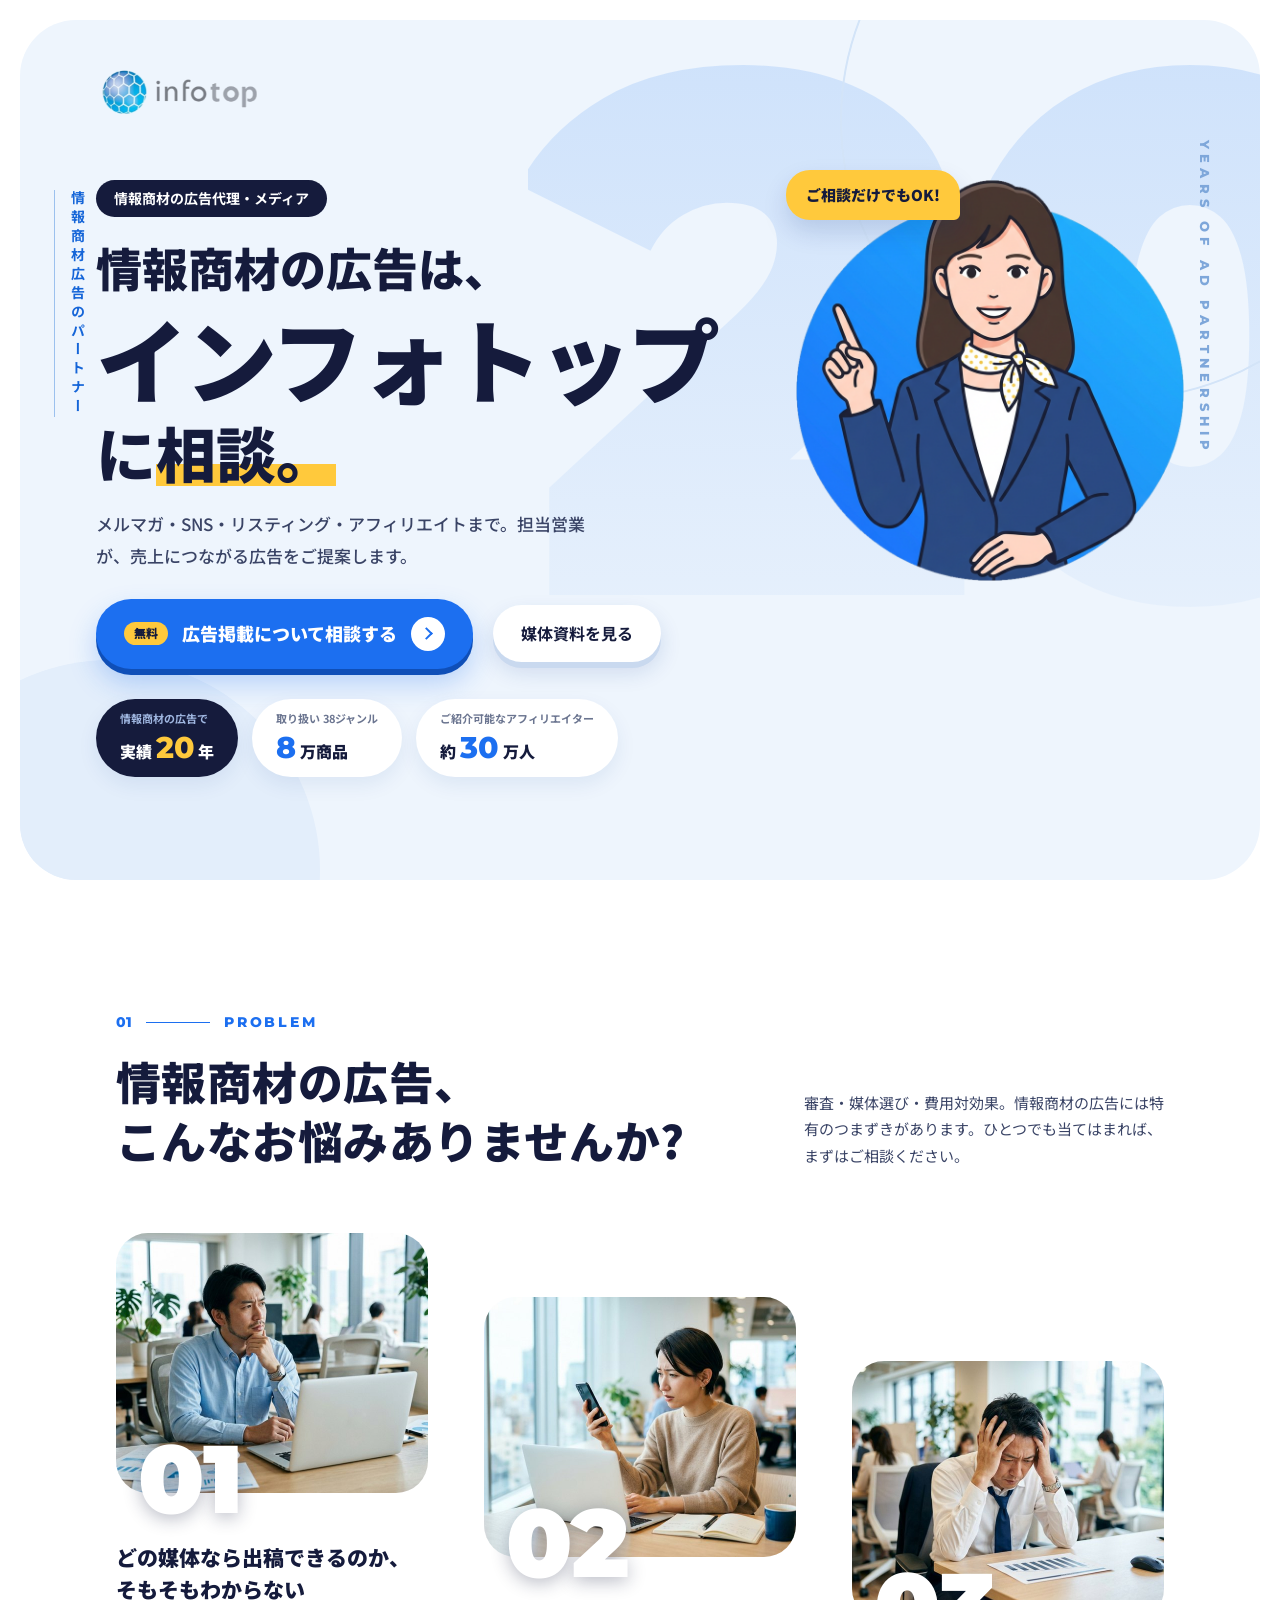
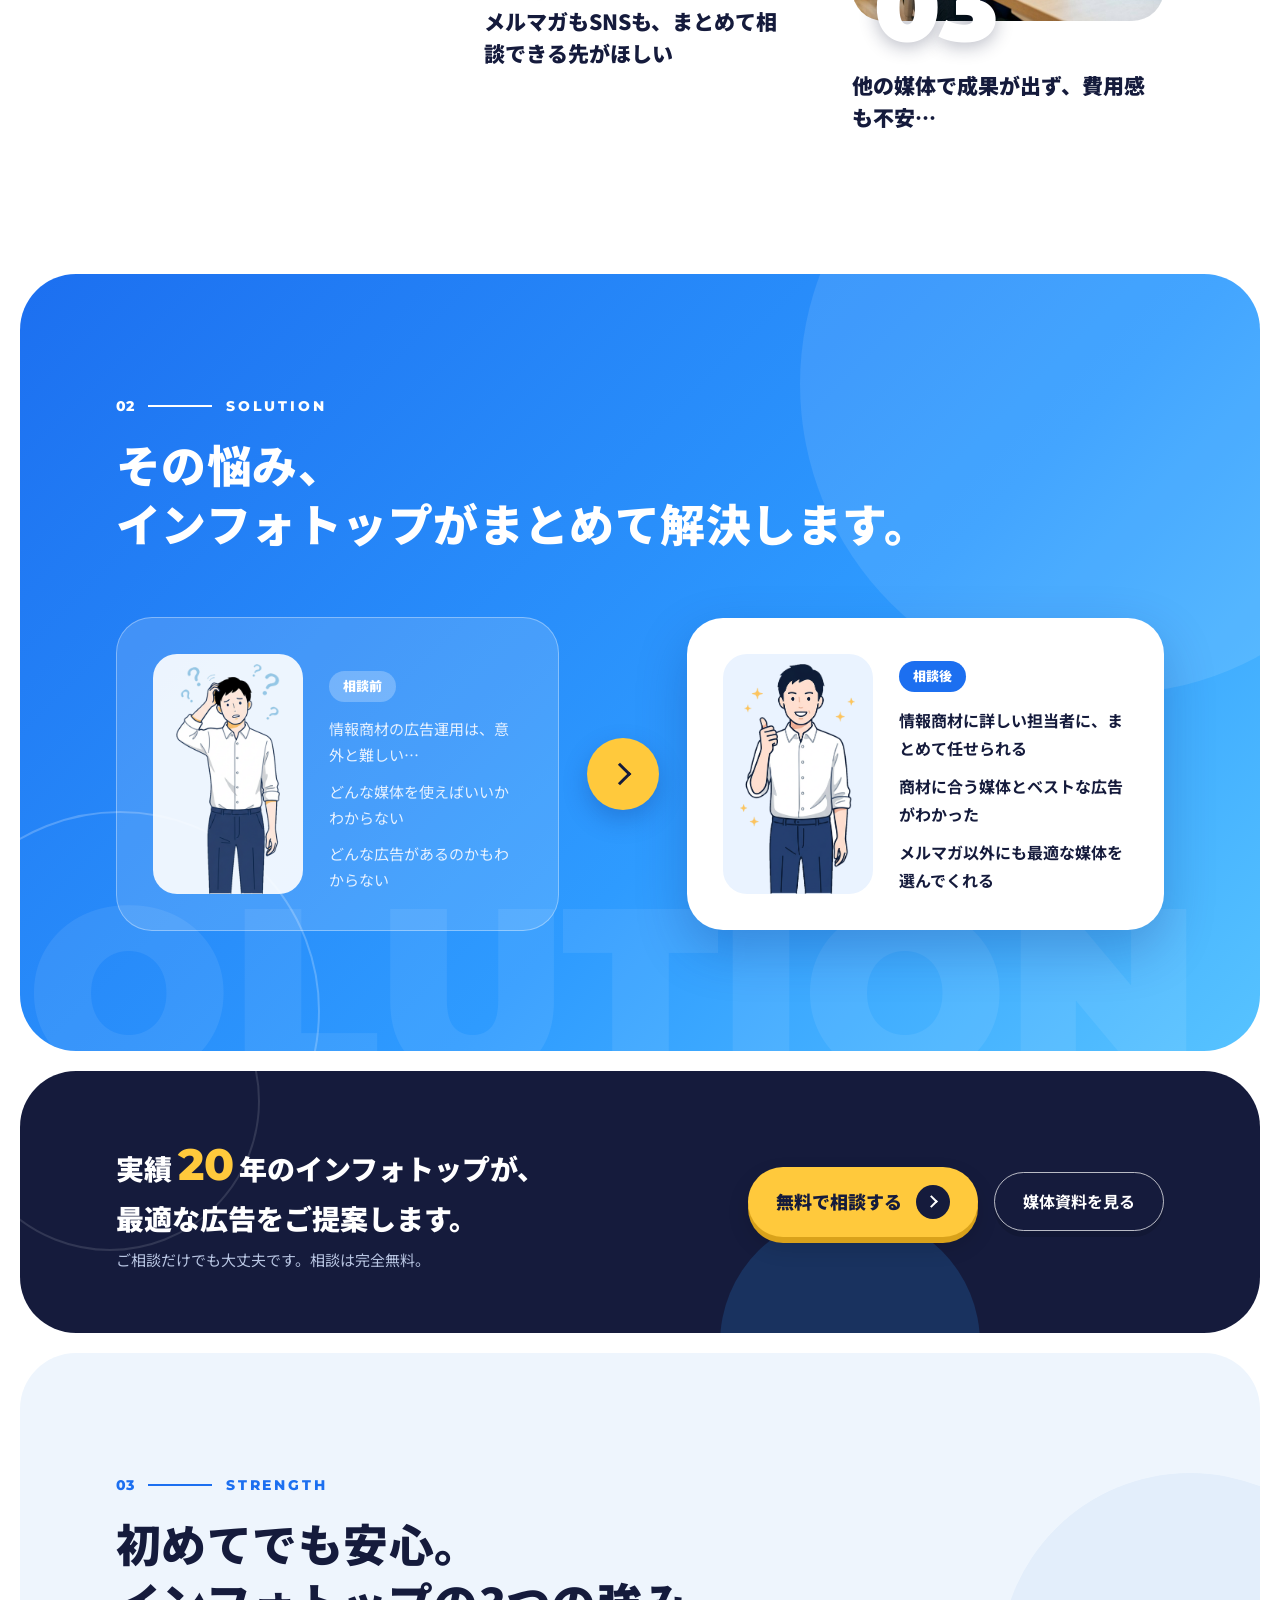
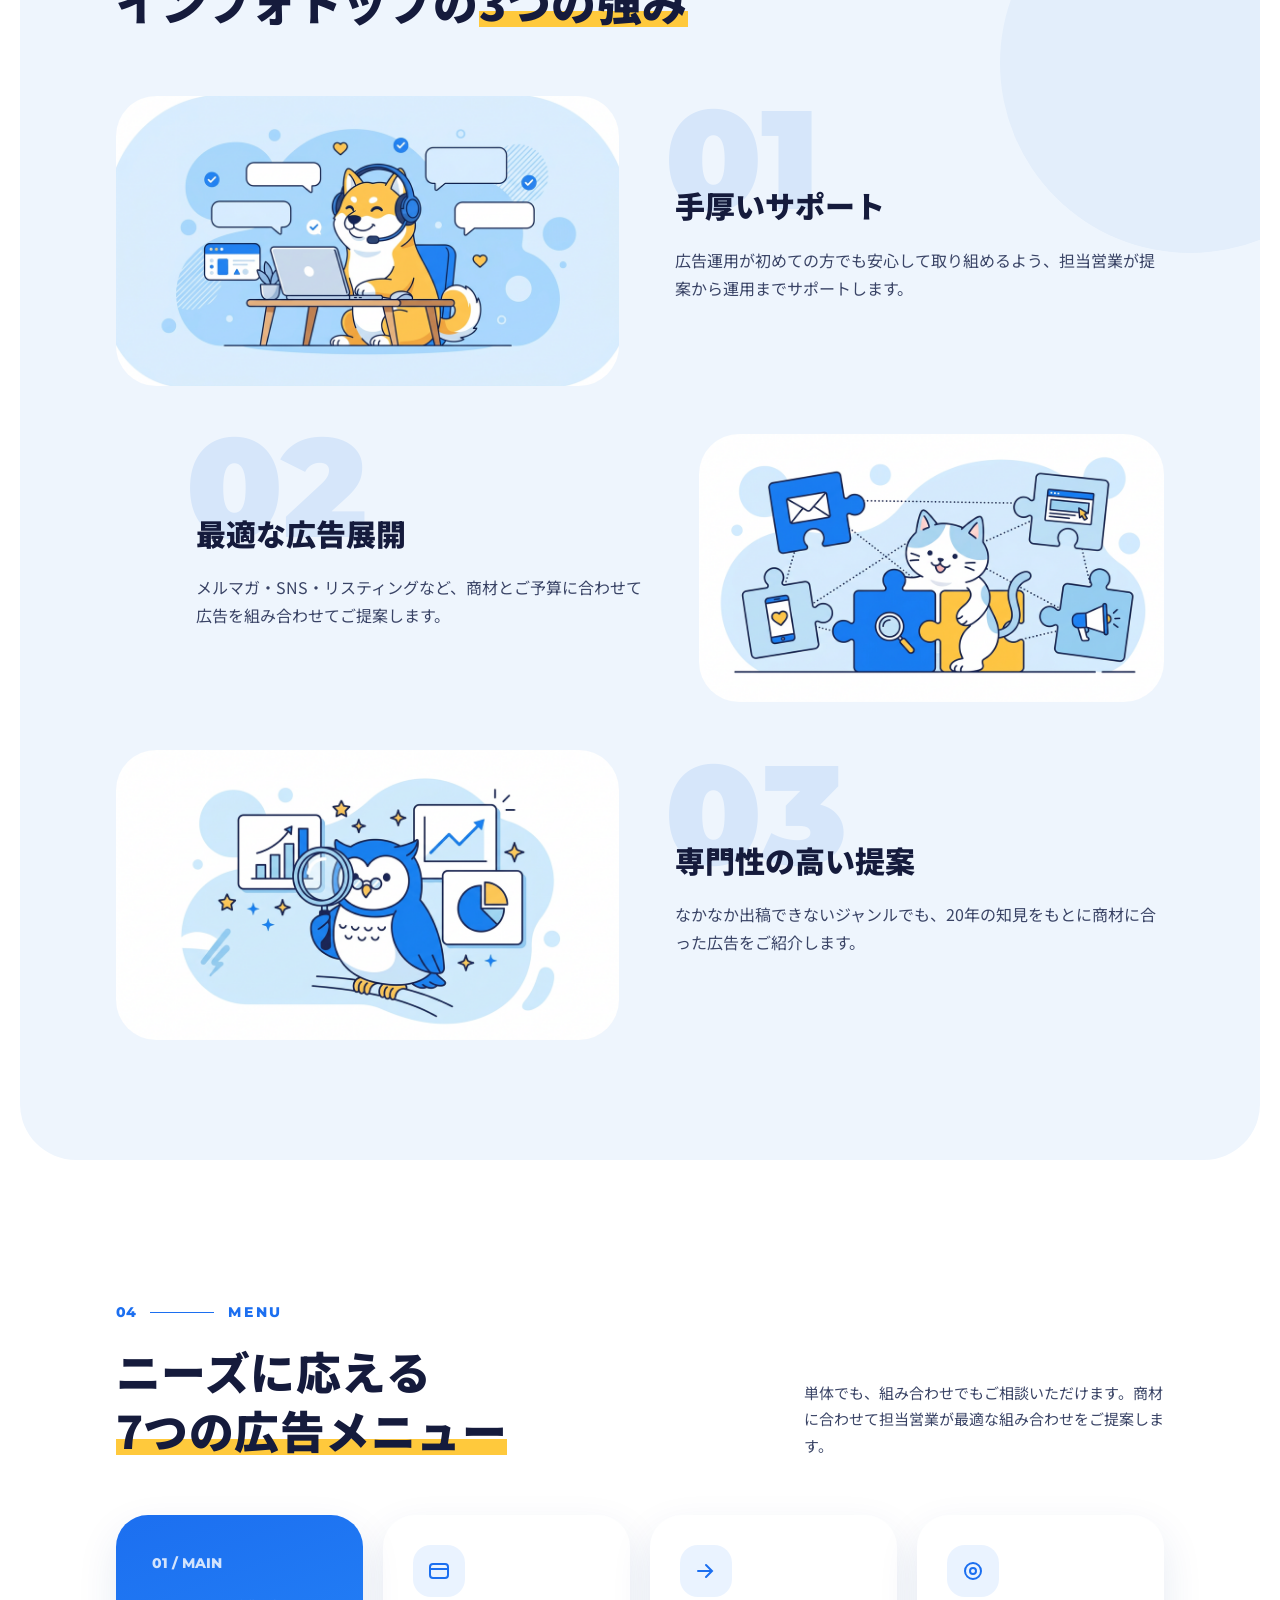
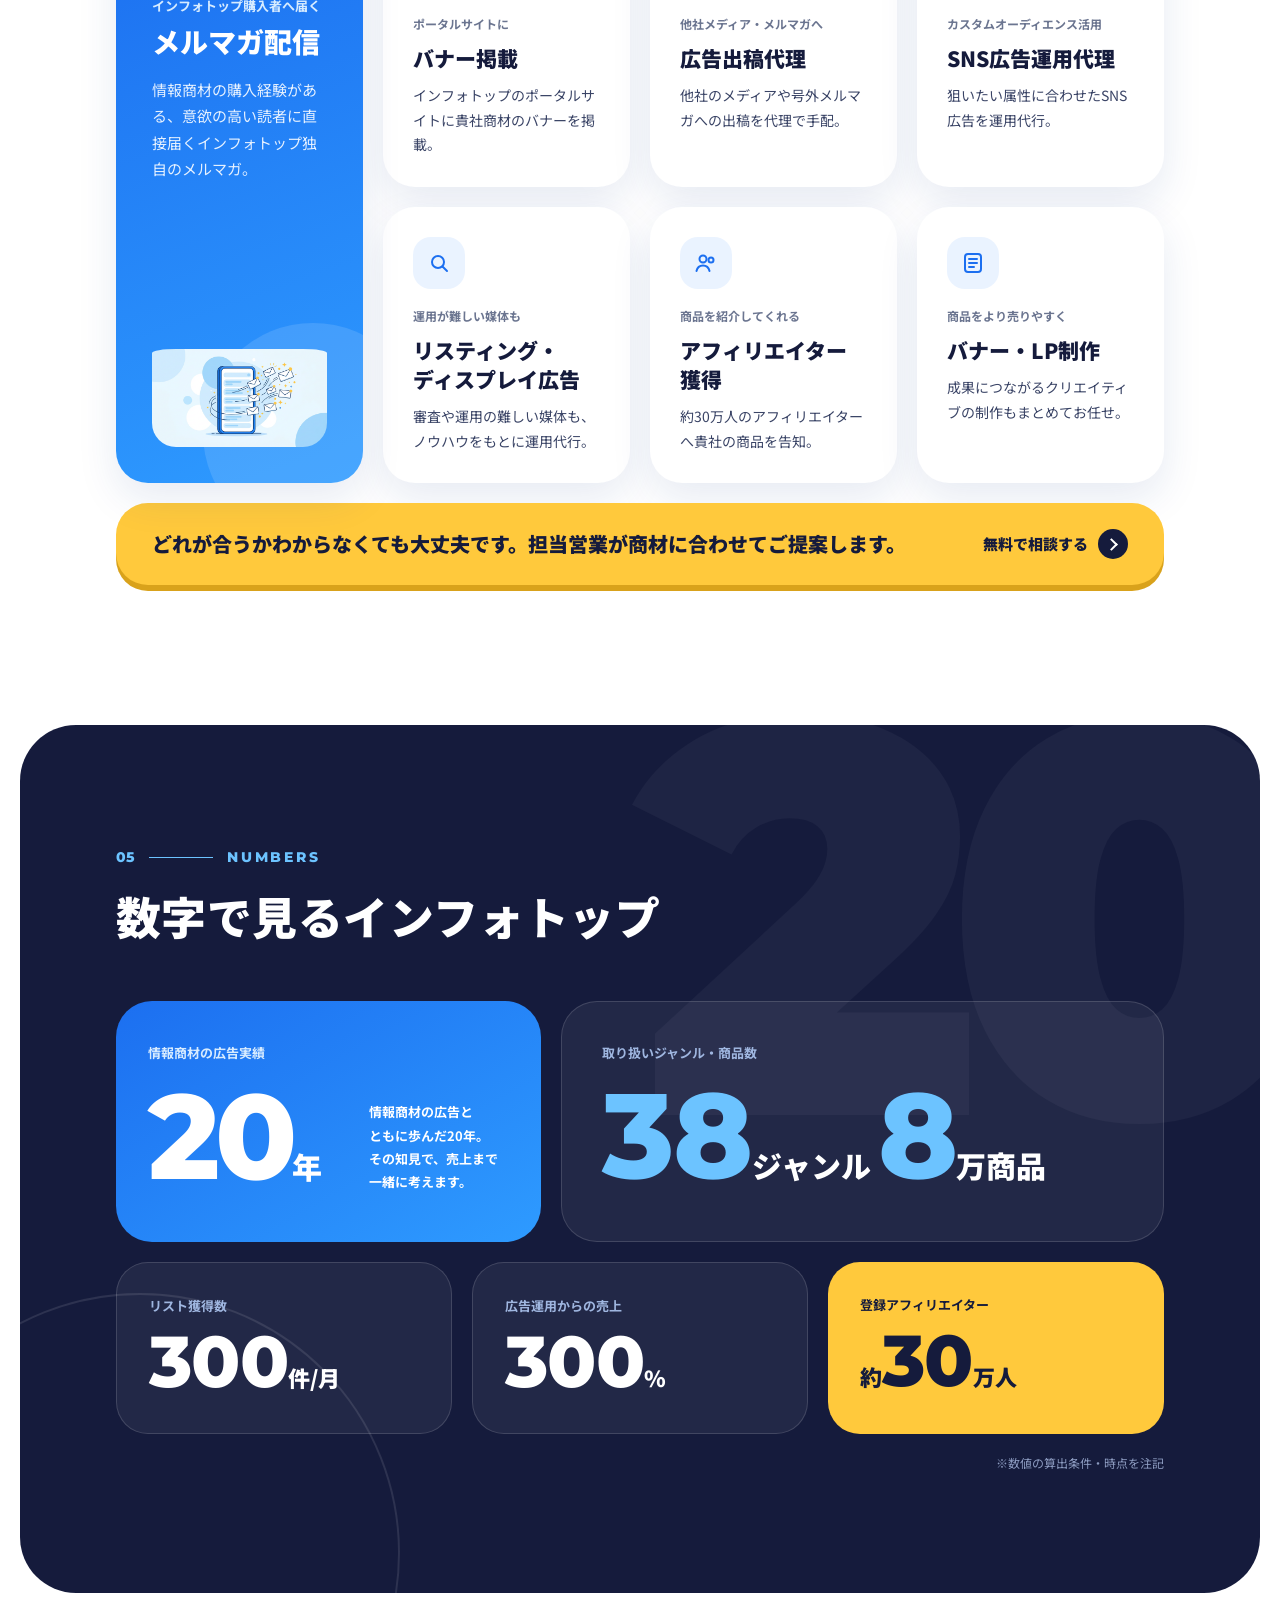
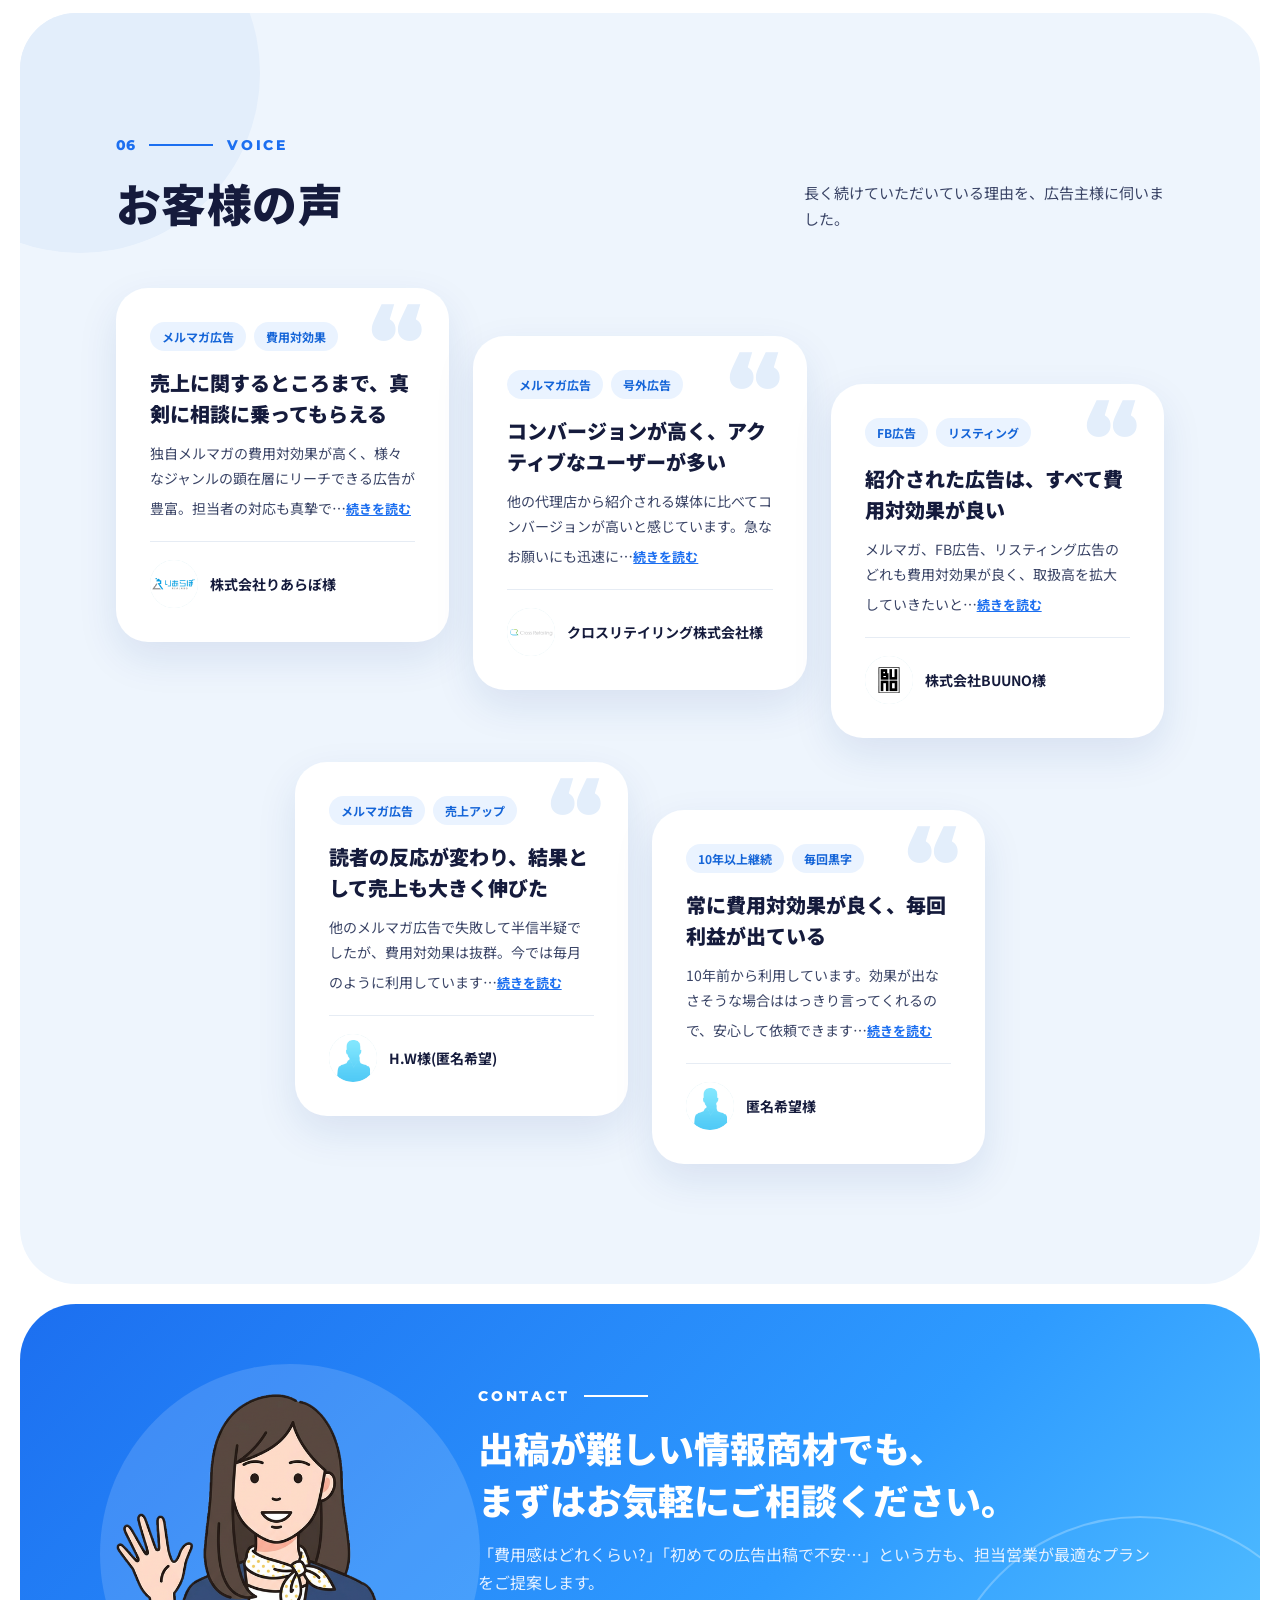
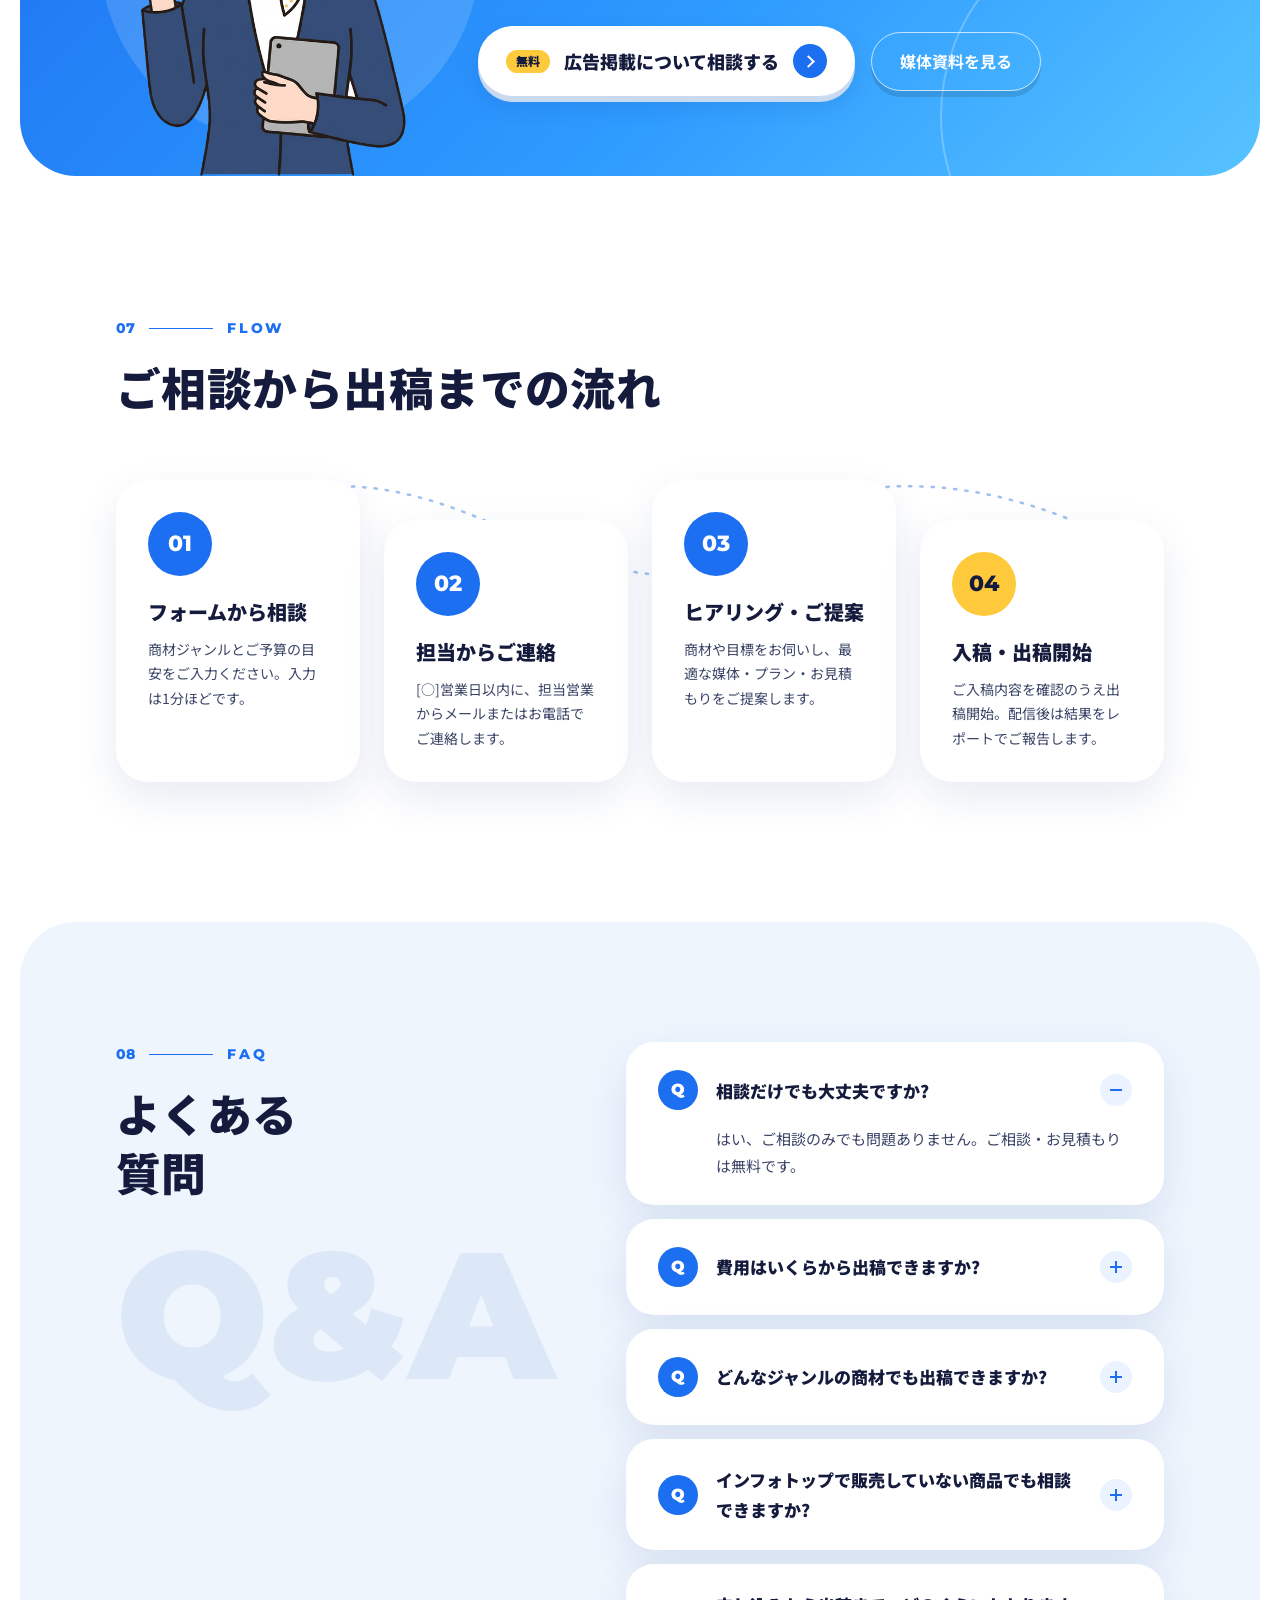
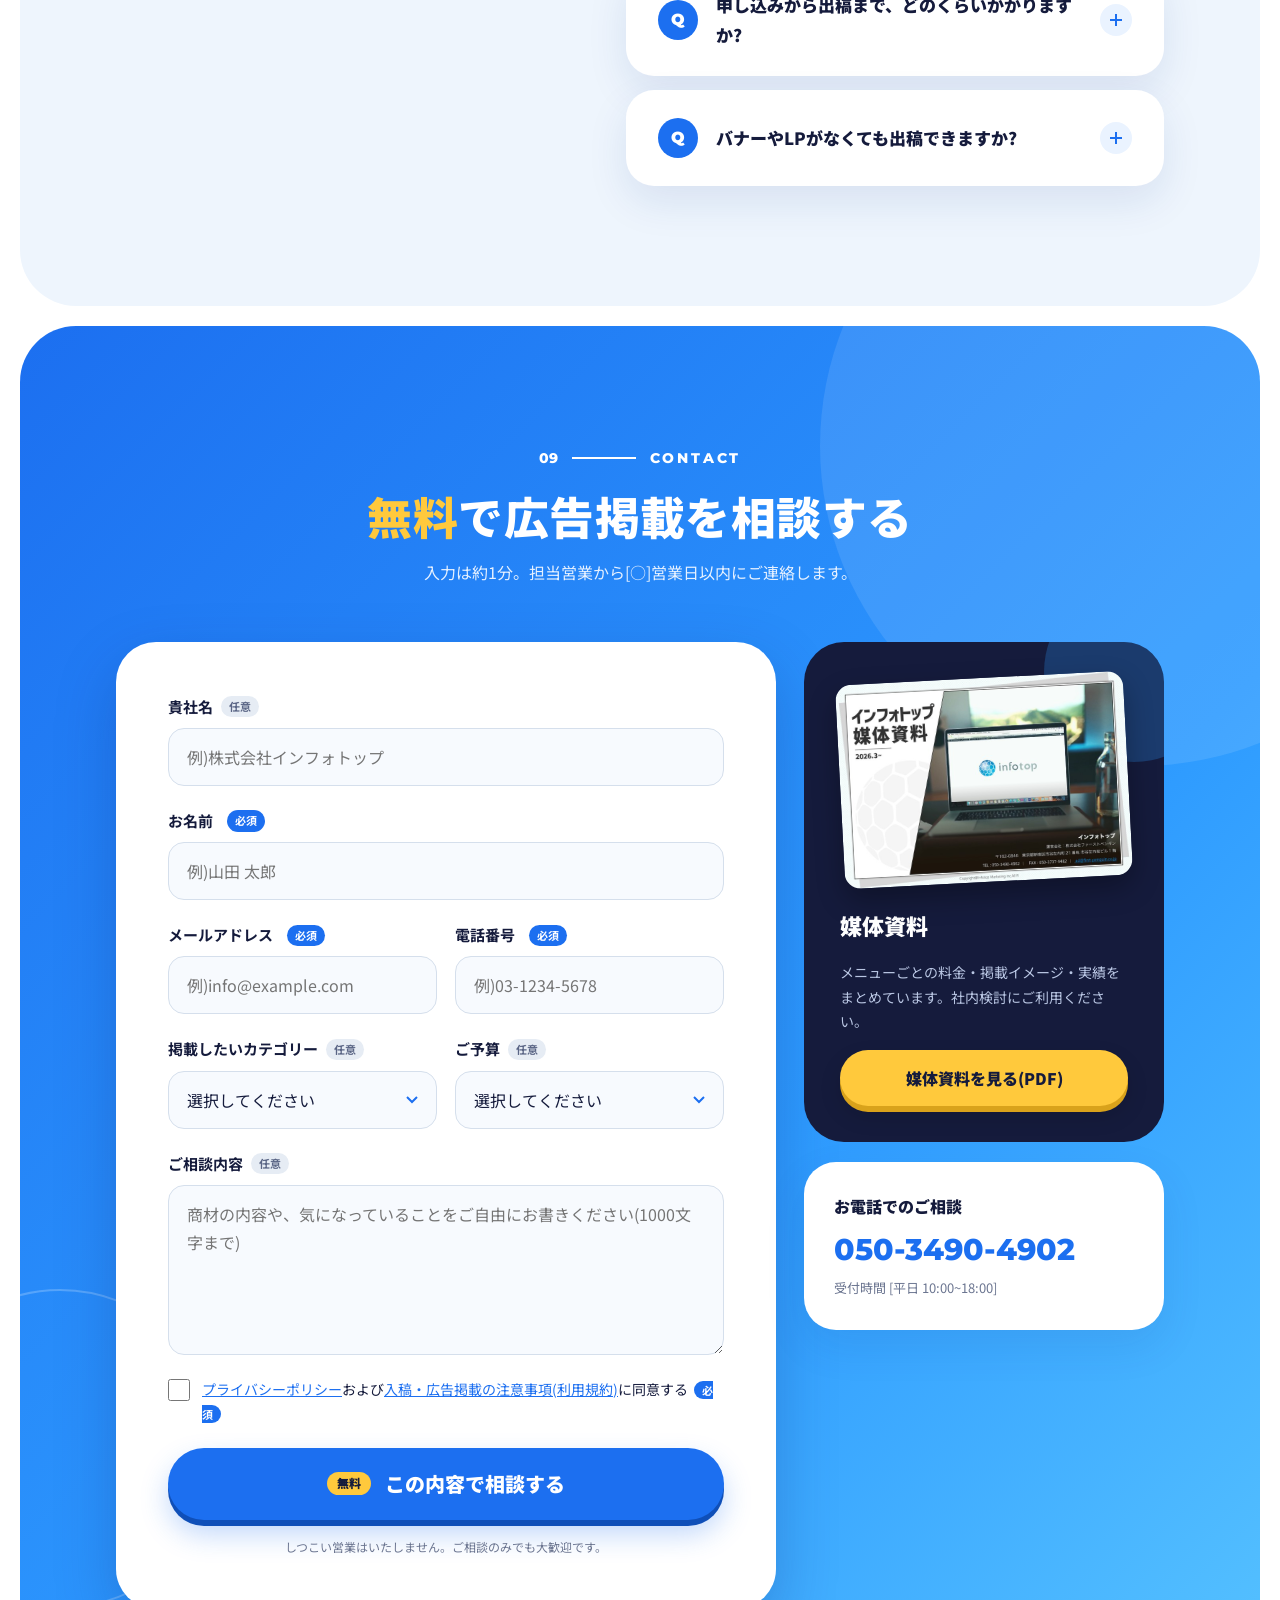
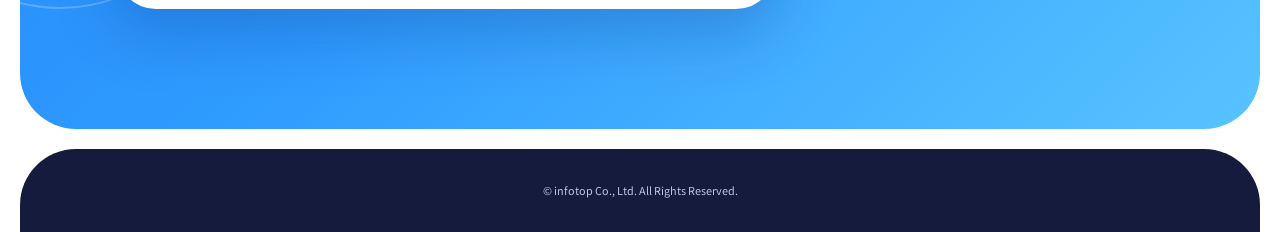
==== infotop-ad/index.html @ 98dd70d4 "infotop-ad: 数字セクション「20年」の横にメッセージを追加 Co-Authored-By: Claude Opus 5.5 <noreply@anthropic.com>" ====
<!DOCTYPE html>
<!-- 編集・差し替えの手順は README.txt を参照 -->
<html lang="ja">
<head>
<meta charset="UTF-8">
<meta name="viewport" content="width=device-width, initial-scale=1">
<title>情報商材の広告掲載・広告代理｜実績20年のインフォトップ広告【相談無料】</title>
<meta name="description" content="情報商材の広告なら実績20年のインフォトップへ。メルマガ配信・バナー掲載・SNS広告・リスティング広告・アフィリエイター獲得まで、担当営業が商材に合った広告をご提案します。投資・転売・恋愛など出稿が難しいジャンルもご相談ください。相談は無料です。">
<meta name="keywords" content="情報商材,広告,広告掲載,広告代理,メルマガ広告,SNS広告,リスティング広告,アフィリエイト,インフォトップ">
<link rel="canonical" href="https://komatsunorio-png.github.io/lp_test/infotop-ad/">
<meta property="og:type" content="website">
<meta property="og:title" content="情報商材の広告掲載・広告代理｜実績20年のインフォトップ広告【相談無料】">
<meta property="og:description" content="メルマガ・SNS・リスティング・アフィリエイトまで。担当営業が、売上につながる広告をご提案します。">
<meta property="og:url" content="https://komatsunorio-png.github.io/lp_test/infotop-ad/">
<meta property="og:image" content="https://komatsunorio-png.github.io/lp_test/infotop-ad/images/ogp.jpg">
<meta property="og:locale" content="ja_JP">
<meta name="twitter:card" content="summary_large_image">
<meta name="format-detection" content="telephone=no">
<link rel="preconnect" href="https://fonts.googleapis.com">
<link rel="preconnect" href="https://fonts.gstatic.com" crossorigin>
<link href="https://fonts.googleapis.com/css2?family=Montserrat:wght@600;800;900&family=Noto+Sans+JP:wght@400;500;700;900&display=swap" rel="stylesheet">
<link rel="stylesheet" href="css/style.css?v=20261015a">
</head>
<body>

<!-- ================= ヘッダー(ロゴのみ) ================= -->
<header class="site-header">
  <a class="site-header__logo" href="./"><img src="images/logo.png" alt="インフォトップ" width="263" height="92"></a>
</header>

<main>

  <!-- ================= ヒーロー ================= -->
  <section class="hero panel panel--light" aria-labelledby="hero-title">
    <div class="hero__deco" aria-hidden="true">
      <span class="hero__twenty">20</span>
      <span class="hero__ring"></span>
      <span class="hero__blob"></span>
      <span class="hero__years">YEARS OF AD PARTNERSHIP</span>
    </div>
    <p class="hero__tagline">情報商材広告のパートナー</p>

    <div class="hero__grid">
      <div class="hero__title">
        <p class="hero__label">情報商材の広告代理・メディア</p>
        <h1 id="hero-title" class="hero__h1">
          <span class="hero__h1-sub">情報商材の広告は、</span>
          <span class="hero__h1-main">インフォトップ</span>
          <span class="hero__h1-end">に<span class="marker">相談。</span></span>
        </h1>
      </div>

      <p class="hero__lead">メルマガ・SNS・リスティング・アフィリエイトまで。担当営業が、売上につながる広告をご提案します。</p>

      <div class="hero__cta">
        <a href="#contact" class="btn btn--primary"><span class="badge-free">無料</span>広告掲載について相談する<span class="btn__arrow" aria-hidden="true"></span></a>
        <a href="#media" class="btn btn--white">媒体資料を見る</a>
      </div>

      <figure class="hero__visual">
        <img src="images/hero_staff.png" alt="人差し指を立てて案内するインフォトップの女性スタッフのイラスト" width="810" height="838">
        <p class="hero__bubble" aria-hidden="true">ご相談だけでもOK!</p>
      </figure>

      <ul class="hero__stats">
        <li class="stat stat--navy"><span class="stat__label">情報商材の広告で</span><span class="stat__value">実績 <b class="num num--yellow">20</b> 年</span></li>
        <li class="stat"><span class="stat__label">取り扱い 38ジャンル</span><span class="stat__value"><b class="num">8</b> 万商品</span></li>
        <li class="stat"><span class="stat__label"><span class="pc-only">ご紹介可能な</span>アフィリエイター</span><span class="stat__value">約 <b class="num">30</b> 万人</span></li>
      </ul>
    </div>
  </section>

  <!-- ================= 01 お悩み ================= -->
  <section class="problem section" aria-labelledby="problem-title">
    <div class="section__head section__head--split">
      <div>
        <p class="eyebrow"><span>01</span><span class="eyebrow__rule"></span><span class="eyebrow__label">PROBLEM</span></p>
        <h2 id="problem-title" class="h2">情報商材の広告、<br>こんなお悩み<br class="sp-only">ありませんか?</h2>
      </div>
      <p class="section__lead">審査・媒体選び・費用対効果。情報商材の広告には特有のつまずきがあります。ひとつでも当てはまれば、まずはご相談ください。</p>
    </div>
    <ul class="problem__list">
      <li class="problem__item">
        <figure class="problem__fig">
          <img src="images/problem_01.jpg" alt="PCの前で、どの広告媒体を選べばよいか悩む男性" width="760" height="520" loading="lazy">
          <span class="problem__num" aria-hidden="true">01</span>
        </figure>
        <p class="problem__text">どの媒体なら出稿できるのか、そもそもわからない</p>
      </li>
      <li class="problem__item">
        <figure class="problem__fig">
          <img src="images/problem_02.jpg" alt="スマホとPCを前に、相談先がばらばらで困っている女性" width="760" height="520" loading="lazy">
          <span class="problem__num" aria-hidden="true">02</span>
        </figure>
        <p class="problem__text">メルマガもSNSも、まとめて相談できる先がほしい</p>
      </li>
      <li class="problem__item">
        <figure class="problem__fig">
          <img src="images/problem_03.jpg" alt="成果の出ない広告レポートを前に頭を抱える男性" width="760" height="520" loading="lazy">
          <span class="problem__num" aria-hidden="true">03</span>
        </figure>
        <p class="problem__text">他の媒体で成果が出ず、費用感も不安…</p>
      </li>
    </ul>
  </section>

  <!-- ================= 02 解決 ================= -->
  <section class="solution panel panel--blue" aria-labelledby="solution-title">
    <span class="deco-circle deco-circle--solution-a" aria-hidden="true"></span>
    <span class="deco-circle deco-circle--solution-b" aria-hidden="true"></span>
    <span class="deco-word" aria-hidden="true">SOLUTION</span>
    <div class="panel__inner">
      <p class="eyebrow eyebrow--white"><span>02</span><span class="eyebrow__rule"></span><span class="eyebrow__label">SOLUTION</span></p>
      <h2 id="solution-title" class="h2 h2--white">その悩み、<br>インフォトップがまとめて解決します。</h2>
      <div class="solution__compare">
        <article class="ba ba--before">
          <img class="ba__img" src="images/before.png" alt="頭をかいて困っている広告主のイラスト" width="270" height="600" loading="lazy">
          <div>
            <h3 class="ba__tag">相談前</h3>
            <ul class="ba__list">
              <li>情報商材の広告運用は、意外と難しい…</li>
              <li>どんな媒体を使えばいいかわからない</li>
              <li>どんな広告があるのかもわからない</li>
            </ul>
          </div>
        </article>
        <span class="solution__arrow" aria-hidden="true"></span>
        <article class="ba ba--after">
          <img class="ba__img" src="images/after.png" alt="笑顔で親指を立てる広告主のイラスト" width="301" height="600" loading="lazy">
          <div>
            <h3 class="ba__tag">相談後</h3>
            <ul class="ba__list">
              <li>情報商材に詳しい担当者に、まとめて任せられる</li>
              <li>商材に合う媒体とベストな広告がわかった</li>
              <li>メルマガ以外にも最適な媒体を選んでくれる</li>
            </ul>
          </div>
        </article>
      </div>
    </div>
  </section>

  <!-- ================= CTA① ================= -->
  <aside class="cta-band panel panel--navy" aria-label="無料相談のご案内">
    <span class="deco-circle deco-circle--cta-a" aria-hidden="true"></span>
    <span class="deco-circle deco-circle--cta-b" aria-hidden="true"></span>
    <div class="cta-band__inner">
      <div>
        <p class="cta-band__title">実績<b class="num num--yellow">20</b>年のインフォトップが、<br>最適な広告をご提案します。</p>
        <p class="cta-band__note">ご相談だけでも大丈夫です。相談は完全無料。</p>
      </div>
      <div class="cta-band__btns">
        <a href="#contact" class="btn btn--yellow">無料で相談する<span class="btn__arrow btn__arrow--navy" aria-hidden="true"></span></a>
        <a href="#media" class="btn btn--outline">媒体資料を見る</a>
      </div>
    </div>
  </aside>

  <!-- ================= 03 3つの強み ================= -->
  <section class="strength panel panel--light" aria-labelledby="strength-title">
    <span class="deco-circle deco-circle--strength" aria-hidden="true"></span>
    <div class="panel__inner">
      <p class="eyebrow"><span>03</span><span class="eyebrow__rule"></span><span class="eyebrow__label">STRENGTH</span></p>
      <h2 id="strength-title" class="h2">初めてでも安心。<br>インフォトップの<br class="sp-only"><span class="marker">3つの強み</span></h2>
      <ol class="strength__list">
        <li class="strength__item">
          <figure class="strength__fig"><img src="images/strength_01.png" alt="ヘッドセットを着けてサポートする柴犬のイラスト" width="1040" height="600" loading="lazy"></figure>
          <div class="strength__body">
            <span class="strength__num" aria-hidden="true">01</span>
            <h3 class="strength__title">手厚いサポート</h3>
            <p class="strength__text">広告運用が初めての方でも安心して取り組めるよう、担当営業が提案から運用までサポートします。</p>
          </div>
        </li>
        <li class="strength__item strength__item--reverse">
          <figure class="strength__fig"><img src="images/strength_02.png" alt="メール・SNS・検索などの広告媒体のパズルを組み合わせる猫のイラスト" width="1040" height="600" loading="lazy"></figure>
          <div class="strength__body">
            <span class="strength__num" aria-hidden="true">02</span>
            <h3 class="strength__title">最適な広告展開</h3>
            <p class="strength__text">メルマガ・SNS・リスティングなど、商材とご予算に合わせて広告を組み合わせてご提案します。</p>
          </div>
        </li>
        <li class="strength__item">
          <figure class="strength__fig"><img src="images/strength_03.png" alt="虫眼鏡でグラフを分析するフクロウのイラスト" width="1040" height="600" loading="lazy"></figure>
          <div class="strength__body">
            <span class="strength__num" aria-hidden="true">03</span>
            <h3 class="strength__title">専門性の高い提案</h3>
            <p class="strength__text">なかなか出稿できないジャンルでも、20年の知見をもとに商材に合った広告をご紹介します。</p>
          </div>
        </li>
      </ol>
    </div>
  </section>

  <!-- ================= 04 広告メニュー ================= -->
  <section class="menu section" aria-labelledby="menu-title">
    <div class="section__head section__head--split">
      <div>
        <p class="eyebrow"><span>04</span><span class="eyebrow__rule"></span><span class="eyebrow__label">MENU</span></p>
        <h2 id="menu-title" class="h2">ニーズに応える<br><span class="marker">7つの広告メニュー</span></h2>
      </div>
      <p class="section__lead">単体でも、組み合わせでもご相談いただけます。商材に合わせて担当営業が最適な組み合わせをご提案します。</p>
    </div>
    <ul class="menu__grid">
      <li class="menu-card menu-card--main">
        <span class="menu-card__index">01 / MAIN</span>
        <p class="menu-card__sub">インフォトップ購入者へ届く</p>
        <h3 class="menu-card__title">メルマガ配信</h3>
        <p class="menu-card__text">情報商材の購入経験がある、意欲の高い読者に直接届くインフォトップ独自のメルマガ。</p>
        <img class="menu-card__img" src="images/menu_mailmag.png" alt="スマホからメールが届くイラスト" width="640" height="360" loading="lazy">
      </li>
      <li class="menu-card">
        <span class="menu-card__icon" aria-hidden="true"><svg viewBox="0 0 24 24"><rect x="3" y="5" width="18" height="14" rx="3"/><path d="M3 10h18"/></svg></span>
        <p class="menu-card__sub">ポータルサイトに</p>
        <h3 class="menu-card__title">バナー掲載</h3>
        <p class="menu-card__text">インフォトップのポータルサイトに貴社商材のバナーを掲載。</p>
      </li>
      <li class="menu-card">
        <span class="menu-card__icon" aria-hidden="true"><svg viewBox="0 0 24 24"><path d="M4 12h12M12 6l6 6-6 6"/></svg></span>
        <p class="menu-card__sub">他社メディア・メルマガへ</p>
        <h3 class="menu-card__title">広告出稿代理</h3>
        <p class="menu-card__text">他社のメディアや号外メルマガへの出稿を代理で手配。</p>
      </li>
      <li class="menu-card">
        <span class="menu-card__icon" aria-hidden="true"><svg viewBox="0 0 24 24"><circle cx="12" cy="12" r="8"/><circle cx="12" cy="12" r="3"/></svg></span>
        <p class="menu-card__sub">カスタムオーディエンス活用</p>
        <h3 class="menu-card__title">SNS広告運用代理</h3>
        <p class="menu-card__text">狙いたい属性に合わせたSNS広告を運用代行。</p>
      </li>
      <li class="menu-card">
        <span class="menu-card__icon" aria-hidden="true"><svg viewBox="0 0 24 24"><circle cx="11" cy="11" r="6"/><path d="M20 20l-4.5-4.5"/></svg></span>
        <p class="menu-card__sub">運用が難しい媒体も</p>
        <h3 class="menu-card__title">リスティング・<br>ディスプレイ広告</h3>
        <p class="menu-card__text">審査や運用の難しい媒体も、ノウハウをもとに運用代行。</p>
      </li>
      <li class="menu-card">
        <span class="menu-card__icon" aria-hidden="true"><svg viewBox="0 0 24 24"><circle cx="9" cy="8" r="3.5"/><path d="M2.5 20c.8-3.6 3.4-5.5 6.5-5.5s5.7 1.9 6.5 5.5"/><circle cx="17" cy="9" r="2.5"/></svg></span>
        <p class="menu-card__sub">商品を紹介してくれる</p>
        <h3 class="menu-card__title">アフィリエイター獲得</h3>
        <p class="menu-card__text">約30万人のアフィリエイターへ貴社の商品を告知。</p>
      </li>
      <li class="menu-card">
        <span class="menu-card__icon" aria-hidden="true"><svg viewBox="0 0 24 24"><rect x="4" y="3" width="16" height="18" rx="3"/><path d="M8 8h8M8 12h8M8 16h5"/></svg></span>
        <p class="menu-card__sub">商品をより売りやすく</p>
        <h3 class="menu-card__title">バナー・LP制作</h3>
        <p class="menu-card__text">成果につながるクリエイティブの制作もまとめてお任せ。</p>
      </li>
      <li class="menu-card menu-card--cta">
        <a href="#contact" class="menu-card__link">
          <span class="menu-card__cta-text">どれが合うかわからなくても大丈夫です。担当営業が商材に合わせてご提案します。</span>
          <span class="menu-card__cta-go">無料で相談する<span class="btn__arrow btn__arrow--navy" aria-hidden="true"></span></span>
        </a>
      </li>
    </ul>
  </section>

  <!-- ================= 05 数字 ================= -->
  <section class="numbers panel panel--navy" aria-labelledby="numbers-title">
    <span class="numbers__bg" aria-hidden="true">20</span>
    <span class="deco-circle deco-circle--numbers" aria-hidden="true"></span>
    <div class="panel__inner">
      <p class="eyebrow eyebrow--cyan"><span>05</span><span class="eyebrow__rule"></span><span class="eyebrow__label">NUMBERS</span></p>
      <h2 id="numbers-title" class="h2 h2--white">数字で見る<br class="sp-only">インフォトップ</h2>
      <dl class="numbers__grid">
        <div class="num-card num-card--blue num-card--a"><dt>情報商材の広告実績</dt><dd><b class="num">20</b>年</dd><dd class="num-card__msg">情報商材の広告と<br>ともに歩んだ20年。<br>その知見で、売上まで<br>一緒に考えます。</dd></div>
        <div class="num-card num-card--b"><dt>取り扱いジャンル・商品数</dt><dd><b class="num num--cyan">38</b>ジャンル <b class="num num--cyan">8</b>万商品</dd></div>
        <div class="num-card num-card--c"><dt>リスト獲得数</dt><dd><b class="num">300</b>件/月</dd></div>
        <div class="num-card num-card--c"><dt>広告運用からの売上</dt><dd><b class="num">300</b>%</dd></div>
        <div class="num-card num-card--yellow num-card--c num-card--wide-sp"><dt>登録アフィリエイター</dt><dd>約<b class="num">30</b>万人</dd></div>
      </dl>
      <p class="numbers__note">※数値の算出条件・時点を注記</p>
    </div>
  </section>

  <!-- ================= 06 お客様の声 ================= -->
  <section class="voice panel panel--light" aria-labelledby="voice-title">
    <span class="deco-circle deco-circle--voice" aria-hidden="true"></span>
    <div class="panel__inner">
      <div class="section__head section__head--split">
        <div>
          <p class="eyebrow"><span>06</span><span class="eyebrow__rule"></span><span class="eyebrow__label">VOICE</span></p>
          <h2 id="voice-title" class="h2">お客様の声</h2>
        </div>
        <p class="section__lead">長く続けていただいている理由を、広告主様に伺いました。</p>
      </div>
      <div class="voice__grid">
        <article class="voice-card">
          <ul class="voice-card__tags"><li>メルマガ広告</li><li>費用対効果</li></ul>
          <h3 class="voice-card__title">売上に関するところまで、真剣に相談に乗ってもらえる</h3>
          <details class="voice-card__body">
            <summary><span class="voice-card__excerpt">独自メルマガの費用対効果が高く、様々なジャンルの顕在層にリーチできる広告が豊富。担当者の対応も真摯で…</span><span class="voice-card__more">続きを読む</span></summary>
            <p>商品の決済サービスなども含めて、古くからインフォトップさんとはお付き合いがあり、現在は主にメルマガ広告を利用させていただいております。インフォトップさん独自のメルマガ媒体の費用対効果が高く、様々なジャンルの顕在層にリーチできる広告が、豊富にある印象です。担当者の方が非常に真摯に対応してくださいます。気になった数字をすぐ教えていただいたり、新しい広告媒体の提案等もスムーズな印象です。広告の費用対効果が高いのはもちろんですが、弊社の売上に関するところまで真剣に相談に乗っていただけることに、いつも感謝しております!</p>
          </details>
          <p class="voice-card__who"><img src="images/voice_01.png" alt="株式会社りあらぼのロゴ" width="160" height="160" loading="lazy">株式会社りあらぼ様</p>
        </article>
        <article class="voice-card">
          <ul class="voice-card__tags"><li>メルマガ広告</li><li>号外広告</li></ul>
          <h3 class="voice-card__title">コンバージョンが高く、アクティブなユーザーが多い</h3>
          <details class="voice-card__body">
            <summary><span class="voice-card__excerpt">他の代理店から紹介される媒体に比べてコンバージョンが高いと感じています。急なお願いにも迅速に…</span><span class="voice-card__more">続きを読む</span></summary>
            <p>担当者からご提案をいただいたのが始めたきっかけとなります。主な出稿は、インフォトップのメルマガと他社様の号外広告になります。他代理店から紹介いただく媒体に比べ、コンバージョンが高くアクティブなユーザーが多いと感じています。また、急なお願いに対しても、担当者様が迅速にご対応いただいており助かっています。</p>
          </details>
          <p class="voice-card__who"><img src="images/voice_02.png" alt="クロスリテイリング株式会社のロゴ" width="160" height="160" loading="lazy">クロスリテイリング株式会社様</p>
        </article>
        <article class="voice-card">
          <ul class="voice-card__tags"><li>FB広告</li><li>リスティング</li></ul>
          <h3 class="voice-card__title">紹介された広告は、すべて費用対効果が良い</h3>
          <details class="voice-card__body">
            <summary><span class="voice-card__excerpt">メルマガ、FB広告、リスティング広告のどれも費用対効果が良く、取扱高を拡大していきたいと…</span><span class="voice-card__more">続きを読む</span></summary>
            <p>担当営業の方からご紹介いただき、広告出稿を始めました。インフォトップのメルマガや、FB広告、ご紹介いただいたリスティング広告全て費用対効果が良いため、継続して利用+取扱高を拡大していきたく思っております。</p>
          </details>
          <p class="voice-card__who"><img src="images/voice_03.png" alt="株式会社BUUNOのロゴ" width="160" height="160" loading="lazy">株式会社BUUNO様</p>
        </article>
        <article class="voice-card">
          <ul class="voice-card__tags"><li>メルマガ広告</li><li>売上アップ</li></ul>
          <h3 class="voice-card__title">読者の反応が変わり、結果として売上も大きく伸びた</h3>
          <details class="voice-card__body">
            <summary><span class="voice-card__excerpt">他のメルマガ広告で失敗して半信半疑でしたが、費用対効果は抜群。今では毎月のように利用しています…</span><span class="voice-card__more">続きを読む</span></summary>
            <p>もともとインフォトップ広告には興味はあったのですが、他の媒体での広告で思うような成果がでなかったので、躊躇していました。ですが、「インフォトップの広告効果が非常に良い」ということを耳にして、これが駄目ならメルマガは諦めよう!という気持ちで利用したのがきっかけです。他のメルマガ広告で失敗していることもあり最初は半信半疑でしたが、蓋を開けてみると費用対効果は抜群でした。リストの質が非常に良いのだと思います。読者の反応も変わり、結果として売上も大きく伸びたので、今では毎月のように広告枠を利用させてもらっています。新規のユーザーが常に入ってきているようなので、毎回コンスタントに良い結果が出ています。費用対効果が良くなければ広告は継続しませんから、リピートしている理由は他にはありません。</p>
          </details>
          <p class="voice-card__who"><img src="images/voice_04.png" alt="H.W様のアイコン" width="160" height="160" loading="lazy">H.W様(匿名希望)</p>
        </article>
        <article class="voice-card">
          <ul class="voice-card__tags"><li>10年以上継続</li><li>毎回黒字</li></ul>
          <h3 class="voice-card__title">常に費用対効果が良く、毎回利益が出ている</h3>
          <details class="voice-card__body">
            <summary><span class="voice-card__excerpt">10年前から利用しています。効果が出なさそうな場合ははっきり言ってくれるので、安心して依頼できます…</span><span class="voice-card__more">続きを読む</span></summary>
            <p>10年前からユーザー通信などを利用させていただいております。常に費用対効果がよく、毎回利益が出ているので継続して出稿をお願いしています。他のメルマガ媒体とは違いお客様の反応がいいです。また、FB広告や、リスティング広告に関しても、営業担当の方からご紹介をいただきました。弊社が希望するお客様の属性に合わせて媒体をご提案いただけたり、効果が出なさそうな場合は、はっきりと意見を言ってくれるので安心して広告媒体に関して依頼をすることができます。利益が見込めるので可能な限り出稿し続けさせていただきます。</p>
          </details>
          <p class="voice-card__who"><img src="images/voice_05.png" alt="匿名希望様のアイコン" width="160" height="160" loading="lazy">匿名希望様</p>
        </article>
      </div>
    </div>
  </section>

  <!-- ================= CTA② ================= -->
  <aside class="cta-staff panel panel--blue" aria-label="無料相談のご案内">
    <span class="deco-circle deco-circle--staff-a" aria-hidden="true"></span>
    <span class="deco-circle deco-circle--staff-b" aria-hidden="true"></span>
    <div class="cta-staff__inner">
      <img class="cta-staff__img" src="images/cta_staff.png" alt="笑顔で手を振るインフォトップの女性スタッフのイラスト" width="531" height="700" loading="lazy">
      <div class="cta-staff__body">
        <p class="eyebrow eyebrow--white"><span class="eyebrow__label">CONTACT</span><span class="eyebrow__rule"></span></p>
        <p class="cta-staff__title">出稿が難しい情報商材でも、<br>まずはお気軽にご相談ください。</p>
        <p class="cta-staff__text">「費用感はどれくらい?」「初めての広告出稿で不安…」という方も、担当営業が最適なプランをご提案します。</p>
        <div class="cta-staff__btns">
          <a href="#contact" class="btn btn--white"><span class="badge-free">無料</span>広告掲載について相談する<span class="btn__arrow btn__arrow--blue" aria-hidden="true"></span></a>
          <a href="#media" class="btn btn--outline">媒体資料を見る</a>
        </div>
      </div>
    </div>
  </aside>

  <!-- ================= 07 相談の流れ(仮テキスト) ================= -->
  <section class="flow section" aria-labelledby="flow-title">
    <p class="eyebrow"><span>07</span><span class="eyebrow__rule"></span><span class="eyebrow__label">FLOW</span></p>
    <h2 id="flow-title" class="h2">ご相談から<br class="sp-only">出稿までの流れ</h2>
    <div class="flow__wrap">
      <svg class="flow__line" viewBox="0 0 1208 120" preserveAspectRatio="none" aria-hidden="true"><path d="M60 70 C 200 0 300 0 450 60 S 700 120 760 60 S 1000 0 1150 70"/></svg>
      <ol class="flow__list">
        <li class="flow-step"><span class="flow-step__num">01</span><div><h3 class="flow-step__title">フォームから相談</h3><p class="flow-step__text">商材ジャンルとご予算の目安をご入力ください。入力は1分ほどです。</p></div></li>
        <li class="flow-step"><span class="flow-step__num">02</span><div><h3 class="flow-step__title">担当からご連絡</h3><p class="flow-step__text">[○]営業日以内に、担当営業からメールまたはお電話でご連絡します。</p></div></li>
        <li class="flow-step"><span class="flow-step__num">03</span><div><h3 class="flow-step__title">ヒアリング・ご提案</h3><p class="flow-step__text">商材や目標をお伺いし、最適な媒体・プラン・お見積もりをご提案します。</p></div></li>
        <li class="flow-step"><span class="flow-step__num flow-step__num--yellow">04</span><div><h3 class="flow-step__title">入稿・出稿開始</h3><p class="flow-step__text">ご入稿内容を確認のうえ出稿開始。配信後は結果をレポートでご報告します。</p></div></li>
      </ol>
    </div>
  </section>

  <!-- ================= 08 よくある質問(仮テキスト) ================= -->
  <section class="faq panel panel--light" aria-labelledby="faq-title">
    <div class="panel__inner faq__inner">
      <div class="faq__head">
        <p class="eyebrow"><span>08</span><span class="eyebrow__rule"></span><span class="eyebrow__label">FAQ</span></p>
        <h2 id="faq-title" class="h2">よくある<br class="pc-only">質問</h2>
        <span class="faq__bg" aria-hidden="true">Q&amp;A</span>
      </div>
      <div class="faq__list">
        <details class="faq-item" open>
          <summary class="faq-item__q"><span class="faq-item__mark" aria-hidden="true">Q</span><span class="faq-item__text">相談だけでも大丈夫ですか?</span><span class="faq-item__toggle" aria-hidden="true"></span></summary>
          <p class="faq-item__a">はい、ご相談のみでも問題ありません。ご相談・お見積もりは無料です。</p>
        </details>
        <details class="faq-item">
          <summary class="faq-item__q"><span class="faq-item__mark" aria-hidden="true">Q</span><span class="faq-item__text">費用はいくらから出稿できますか?</span><span class="faq-item__toggle" aria-hidden="true"></span></summary>
          <p class="faq-item__a">媒体により異なります。[最低出稿金額]からご相談いただけます。</p>
        </details>
        <details class="faq-item">
          <summary class="faq-item__q"><span class="faq-item__mark" aria-hidden="true">Q</span><span class="faq-item__text">どんなジャンルの商材でも出稿できますか?</span><span class="faq-item__toggle" aria-hidden="true"></span></summary>
          <p class="faq-item__a">投資・転売・恋愛など幅広いジャンルに対応しています。媒体ごとの掲載基準があるため、詳しくはご相談ください。</p>
        </details>
        <details class="faq-item">
          <summary class="faq-item__q"><span class="faq-item__mark" aria-hidden="true">Q</span><span class="faq-item__text">インフォトップで販売していない商品でも相談できますか?</span><span class="faq-item__toggle" aria-hidden="true"></span></summary>
          <p class="faq-item__a">[回答を確認中]</p>
        </details>
        <details class="faq-item">
          <summary class="faq-item__q"><span class="faq-item__mark" aria-hidden="true">Q</span><span class="faq-item__text">申し込みから出稿まで、どのくらいかかりますか?</span><span class="faq-item__toggle" aria-hidden="true"></span></summary>
          <p class="faq-item__a">媒体や枠の空き状況によります。目安は[○]営業日です。</p>
        </details>
        <details class="faq-item">
          <summary class="faq-item__q"><span class="faq-item__mark" aria-hidden="true">Q</span><span class="faq-item__text">バナーやLPがなくても出稿できますか?</span><span class="faq-item__toggle" aria-hidden="true"></span></summary>
          <p class="faq-item__a">はい。バナー・LP制作もあわせて承ります。</p>
        </details>
      </div>
    </div>
  </section>

  <!-- ================= 09 お問い合わせ ================= -->
  <section id="contact" class="contact panel panel--blue" aria-labelledby="contact-title">
    <span class="deco-circle deco-circle--contact-a" aria-hidden="true"></span>
    <span class="deco-circle deco-circle--contact-b" aria-hidden="true"></span>
    <div class="panel__inner">
      <div class="contact__head">
        <p class="eyebrow eyebrow--white"><span>09</span><span class="eyebrow__rule"></span><span class="eyebrow__label">CONTACT</span></p>
        <h2 id="contact-title" class="h2 h2--white"><span class="text-yellow">無料</span>で<br class="sp-only">広告掲載を相談する</h2>
        <p class="contact__lead">入力は約1分。担当営業から[○]営業日以内にご連絡します。</p>
      </div>
      <div class="contact__grid">

        <!-- ▼▼▼ フォーム埋め込みブロック ここから(このdivごと他ページへ貼り付け可。CSSは style.css の「lp-form」部分) ▼▼▼ -->
        <div class="lp-form">
          <form id="mailform" class="lp-form__form" action="https://www.infotop.jp/html/contact/mail/mail.php" method="post" accept-charset="UTF-8">
            <input type="hidden" name="お問い合わせ" value="インフォトップ広告掲載お問い合わせ">
            <div class="lp-form__field">
              <label class="lp-form__label" for="f-company">貴社名<span class="lp-form__opt">任意</span></label>
              <input class="lp-form__input" id="f-company" type="text" name="貴社名" autocomplete="organization" placeholder="例)株式会社インフォトップ">
            </div>
            <div class="lp-form__field">
              <label class="lp-form__label" for="f-name">お名前<span class="lp-form__req">必須</span></label>
              <input class="lp-form__input" id="f-name" type="text" name="お名前" autocomplete="name" placeholder="例)山田 太郎" required>
              <input type="hidden" name="入力必須[]" value="お名前">
            </div>
            <div class="lp-form__row">
              <div class="lp-form__field">
                <label class="lp-form__label" for="f-mail">メールアドレス<span class="lp-form__req">必須</span></label>
                <input class="lp-form__input" id="f-mail" type="email" name="E-Mail" autocomplete="email" inputmode="email" placeholder="例)info@example.com" required>
                <input type="hidden" name="入力必須[]" value="E-Mail">
              </div>
              <div class="lp-form__field">
                <label class="lp-form__label" for="f-tel">電話番号<span class="lp-form__req">必須</span></label>
                <input class="lp-form__input" id="f-tel" type="tel" name="連絡先電話番号" autocomplete="tel" inputmode="tel" placeholder="例)03-1234-5678" required>
                <input type="hidden" name="入力必須[]" value="連絡先電話番号">
              </div>
            </div>
            <div class="lp-form__row">
              <div class="lp-form__field">
                <label class="lp-form__label" for="f-category">掲載したいカテゴリー<span class="lp-form__opt">任意</span></label>
                <select class="lp-form__input lp-form__select" id="f-category" name="掲載したいカテゴリー">
                  <option value="">選択してください</option>
                  <option>投資</option><option>転売</option><option>アフィリエイト</option><option>恋愛</option><option>ギャンブル</option><option>美容</option><option>健康</option><option>その他</option>
                </select>
              </div>
              <div class="lp-form__field">
                <label class="lp-form__label" for="f-budget">ご予算<span class="lp-form__opt">任意</span></label>
                <select class="lp-form__input lp-form__select" id="f-budget" name="ご予算">
                  <option value="">選択してください</option>
                  <option>~5万円</option><option>~10万円</option><option>~20万円</option><option>~30万円</option><option>効果がよければ上限なし</option>
                </select>
              </div>
            </div>
            <div class="lp-form__field">
              <label class="lp-form__label" for="f-message">ご相談内容<span class="lp-form__opt">任意</span></label>
              <textarea class="lp-form__input lp-form__textarea" id="f-message" name="自由記入欄" rows="5" maxlength="1000" placeholder="商材の内容や、気になっていることをご自由にお書きください(1000文字まで)"></textarea>
            </div>
            <div class="lp-form__agree">
              <input id="f-agree" type="checkbox" name="同意事項[]" value="同意済" required>
              <label for="f-agree"><a href="https://first-penguin.co.jp/company/privacy" target="_blank" rel="noopener">プライバシーポリシー</a>および<a href="https://www.infotop.jp/html/advertishing/infotop-media.pdf" target="_blank" rel="noopener">入稿・広告掲載の注意事項(利用規約)</a>に同意する<span class="lp-form__req">必須</span></label>
              <input type="hidden" name="入力必須[]" value="同意事項">
            </div>
            <button type="submit" class="btn btn--primary lp-form__submit"><span class="badge-free">無料</span>この内容で相談する</button>
            <p class="lp-form__note">しつこい営業はいたしません。ご相談のみでも大歓迎です。</p>
          </form>
        </div>
        <!-- ▲▲▲ フォーム埋め込みブロック ここまで ▲▲▲ -->

        <div class="contact__aside">
          <section id="media" class="media-card" aria-labelledby="media-title">
            <span class="deco-circle deco-circle--media" aria-hidden="true"></span>
            <figure class="media-card__fig"><img src="images/media_cover.jpg" alt="インフォトップ媒体資料の表紙" width="720" height="510" loading="lazy"></figure>
            <h3 id="media-title" class="media-card__title">媒体資料</h3>
            <p class="media-card__text">メニューごとの料金・掲載イメージ・実績をまとめています。社内検討にご利用ください。</p>
            <a class="btn btn--yellow btn--block" href="https://www.infotop.jp/html/advertishing/infotop-media.pdf" target="_blank" rel="noopener">媒体資料を見る(PDF)</a>
          </section>
          <div class="tel-card">
            <p class="tel-card__title">お電話でのご相談</p>
            <a class="tel-card__num" href="tel:05034904902">050-3490-4902</a>
            <p class="tel-card__time">受付時間 [平日 10:00~18:00]</p>
          </div>
        </div>
      </div>
    </div>
  </section>

</main>

<!-- ================= フッター(コピーライトのみ) ================= -->
<footer class="site-footer">
  <p><small>&copy; infotop Co., Ltd. All Rights Reserved.</small></p>
</footer>

<!-- 追従CTA(PC:スクロール後に右下 / SP:画面下に固定) -->
<nav class="float-cta" aria-label="お問い合わせ">
  <a href="#contact" class="btn btn--navy float-cta__main"><span class="badge-free">無料</span>相談する<span class="btn__arrow" aria-hidden="true"></span></a>
  <a href="#media" class="btn btn--navy float-cta__sub">媒体資料</a>
</nav>

<script src="js/main.js?v=20261015a"></script>
</body>
</html>
---- infotop-ad/css/style.css ----
@charset "UTF-8";
/* =========================================================
   インフォトップ 広告掲載LP
   手順は README.txt を参照
   ---------------------------------------------------------
   1. 変数・リセット
   2. 共通パーツ(パネル/見出し/ボタン/装飾)
   3. ヘッダー・ヒーロー
   4. 01 お悩み
   5. 02 解決
   6. CTA帯
   7. 03 強み
   8. 04 メニュー
   9. 05 数字
   10. 06 お客様の声
   11. 07 流れ
   12. 08 FAQ
   13. 09 お問い合わせ / lp-form(埋め込みフォーム)
   14. フッター・追従CTA
   15. SP(〜900px)
   ========================================================= */

/* ---------- 1. 変数・リセット ---------- */
:root {
  --blue: #1C6FF0;
  --blue-2: #2E9BFF;
  --blue-3: #57C3FF;
  --navy: #151B3C;
  --light: #EEF5FD;
  --light-2: #E3EEFB;
  --yellow: #FFC93C;
  --text: #151B3C;
  --text-2: #3A4466;
  --muted: #6B7590;
  --white: #FFFFFF;
  --grad-blue: linear-gradient(135deg, #1C6FF0 0%, #2E9BFF 60%, #57C3FF 100%);
  --shadow: 0 16px 40px rgba(16, 60, 140, .10);
  --radius-panel: 56px;
  --gutter: 20px;
  --font: "Noto Sans JP", "Hiragino Kaku Gothic ProN", "Hiragino Sans", Meiryo, sans-serif;
  --font-en: "Montserrat", "Noto Sans JP", sans-serif;
}

*, *::before, *::after { box-sizing: border-box; }
html { scroll-behavior: smooth; -webkit-text-size-adjust: 100%; }
@media (prefers-reduced-motion: reduce) {
  html { scroll-behavior: auto; }
  *, *::before, *::after { transition: none !important; animation: none !important; }
}
body { margin: 0; font-family: var(--font); color: var(--text); background: var(--white); line-height: 1.75; font-size: 16px; padding-top: var(--gutter); }
img { max-width: 100%; height: auto; display: block; }
h1, h2, h3, p, ul, ol, dl, dd, figure { margin: 0; }
ul, ol { padding: 0; list-style: none; }
a { color: var(--blue); }
a:hover { color: #0B3F94; }
button, input, select, textarea { font: inherit; }
.num { font-family: var(--font-en); font-weight: 800; letter-spacing: -.01em; }
.num--yellow { color: var(--yellow); }
.num--cyan { color: #6CC3FF; }
.text-yellow { color: var(--yellow); }
.marker { background: linear-gradient(transparent 64%, var(--yellow) 64%, var(--yellow) 90%, transparent 90%); }
.sp-only { display: none; }

/* ---------- 2. 共通パーツ ---------- */
.panel { position: relative; margin: 0 var(--gutter) var(--gutter); border-radius: var(--radius-panel); overflow: hidden; }
.panel--light { background: var(--light); }
.panel--blue { background: var(--grad-blue); color: var(--white); }
.panel--navy { background: var(--navy); color: var(--white); }
.panel__inner { position: relative; z-index: 1; max-width: 1240px; margin: 0 auto; padding: 120px 96px; }
.section { position: relative; max-width: 1240px; margin: 0 auto; padding: 120px 96px 140px; }

.eyebrow { display: flex; align-items: center; gap: 14px; font-family: var(--font-en); font-size: 14px; font-weight: 800; color: var(--blue); }
.eyebrow__rule { width: 64px; height: 1.5px; background: currentColor; }
.eyebrow__label { letter-spacing: .2em; }
.eyebrow--white { color: var(--white); }
.eyebrow--cyan { color: #6CC3FF; }

.h2 { margin-top: 16px; font-size: clamp(30px, 3.5vw, 50px); font-weight: 900; line-height: 1.32; letter-spacing: .01em; }
.h2--white { color: var(--white); }

.section__head--split { display: flex; align-items: flex-end; justify-content: space-between; gap: 40px; }
.section__lead { max-width: 360px; font-size: 15px; color: var(--text-2); }

.deco-circle { position: absolute; border-radius: 50%; pointer-events: none; }

/* ボタン:PCはマウスオーバー、SPはタップで押し下げ */
.btn {
  display: inline-flex; align-items: center; justify-content: center; gap: 14px;
  min-height: 56px; padding: 18px 28px; border: 0; border-radius: 999px;
  font-weight: 900; font-size: 18px; line-height: 1.3; text-decoration: none; cursor: pointer;
  transition: transform .15s ease, box-shadow .15s ease, background-color .15s ease;
  -webkit-tap-highlight-color: transparent;
}
.btn--primary { background: var(--blue); color: var(--white); box-shadow: 0 6px 0 #0F4FB8, 0 14px 28px rgba(28, 111, 240, .28); }
.btn--white { background: var(--white); color: var(--navy); box-shadow: 0 6px 0 #C9D9EF, 0 10px 22px rgba(16, 60, 140, .14); }
.btn--yellow { background: var(--yellow); color: var(--navy); box-shadow: 0 6px 0 #D9A21B, 0 10px 22px rgba(0, 0, 0, .14); }
.btn--navy { background: var(--navy); color: var(--white); box-shadow: 0 6px 0 #070B22, 0 12px 26px rgba(21, 27, 60, .3); }
.btn--outline { background: transparent; color: var(--white); border: 1.5px solid rgba(255, 255, 255, .7); font-weight: 700; font-size: 16px; box-shadow: 0 6px 0 rgba(0, 0, 0, .12); }
.btn--block { display: flex; width: 100%; }
.btn--primary:hover, .btn--navy:hover, .btn--outline:hover { color: var(--white); }
.btn--white:hover, .btn--yellow:hover { color: var(--navy); }
@media (hover: hover) {
  .btn:hover { transform: translateY(4px); }
  .btn--primary:hover { box-shadow: 0 2px 0 #0F4FB8, 0 6px 14px rgba(28, 111, 240, .25); }
  .btn--white:hover { box-shadow: 0 2px 0 #C9D9EF, 0 5px 12px rgba(16, 60, 140, .12); }
  .btn--yellow:hover { box-shadow: 0 2px 0 #D9A21B, 0 5px 12px rgba(0, 0, 0, .12); }
  .btn--navy:hover { box-shadow: 0 2px 0 #070B22, 0 6px 14px rgba(21, 27, 60, .25); }
  .btn--outline:hover { box-shadow: 0 2px 0 rgba(0, 0, 0, .12); background: rgba(255, 255, 255, .1); }
}
.btn:active { transform: translateY(5px); }
.btn--primary:active { box-shadow: 0 1px 0 #0F4FB8, 0 4px 10px rgba(28, 111, 240, .25); }
.btn--white:active { box-shadow: 0 1px 0 #C9D9EF, 0 4px 10px rgba(16, 60, 140, .12); }
.btn--yellow:active { box-shadow: 0 1px 0 #D9A21B, 0 4px 10px rgba(0, 0, 0, .12); }
.btn--navy:active { box-shadow: 0 1px 0 #070B22, 0 4px 10px rgba(21, 27, 60, .25); }
.btn--outline:active { box-shadow: 0 1px 0 rgba(0, 0, 0, .12); }
.btn:focus-visible { outline: 3px solid var(--yellow); outline-offset: 3px; }

.btn__arrow { width: 34px; height: 34px; border-radius: 50%; background: var(--white); flex: none; position: relative; }
.btn__arrow::after { content: ""; position: absolute; inset: 0; margin: auto; width: 9px; height: 9px; border-top: 2.5px solid var(--blue); border-right: 2.5px solid var(--blue); transform: translateX(-2px) rotate(45deg); }
.btn__arrow--navy { background: var(--navy); }
.btn__arrow--navy::after { border-color: var(--white); }
.btn__arrow--blue { background: var(--blue); }
.btn__arrow--blue::after { border-color: var(--white); }
.btn--navy .btn__arrow::after { border-color: var(--navy); }
.badge-free { background: var(--yellow); color: var(--navy); font-size: 12px; font-weight: 900; padding: 3px 10px; border-radius: 999px; line-height: 1.4; }

/* ---------- 3. ヘッダー・ヒーロー ---------- */
.site-header { position: absolute; top: calc(var(--gutter) + 44px); left: calc(var(--gutter) + 76px); z-index: 5; }
.site-header__logo { display: block; width: 170px; }

.hero { min-height: 860px; }
.hero__deco { position: absolute; inset: 0; pointer-events: none; }
.hero__twenty { position: absolute; left: 41%; top: -60px; font-family: var(--font-en); font-weight: 900; font-size: 740px; line-height: 1; letter-spacing: -.06em; background: linear-gradient(180deg, #CBE0FB 0%, #E6F0FC 90%); -webkit-background-clip: text; background-clip: text; color: transparent; }
.hero__ring { position: absolute; right: -140px; top: -180px; width: 560px; height: 560px; border-radius: 50%; border: 2px solid #D3E4F8; }
.hero__blob { position: absolute; left: -120px; bottom: -200px; width: 420px; height: 420px; border-radius: 50%; background: var(--light-2); }
.hero__years { position: absolute; right: 44px; top: 120px; writing-mode: vertical-rl; font-family: var(--font-en); font-size: 13px; font-weight: 800; letter-spacing: .4em; color: #7EA7DA; }
.hero__tagline { position: absolute; left: 34px; top: 170px; writing-mode: vertical-rl; font-size: 14px; font-weight: 700; letter-spacing: .35em; color: #1565D8; border-left: 1.5px solid #9CC1EE; padding-left: 10px; z-index: 1; }

.hero__grid {
  position: relative; z-index: 2; max-width: 1400px; margin: 0 auto; min-height: 860px; padding: 160px 76px 60px;
  display: grid; grid-template-columns: minmax(0, 680px) minmax(0, 1fr); column-gap: 20px;
  grid-template-areas: "title visual" "lead visual" "cta visual" "stats visual"; align-content: start;
}
.hero__title { grid-area: title; }
.hero__label { display: inline-block; font-size: 14px; font-weight: 700; color: var(--white); background: var(--navy); padding: 6px 18px; border-radius: 999px; }
.hero__h1 { margin-top: 22px; font-weight: 900; line-height: 1.22; }
.hero__h1 > span { display: block; }
.hero__h1-sub { font-size: 46px; }
.hero__h1-main { font-size: 92px; letter-spacing: -.03em; margin-top: 6px; white-space: nowrap; }
.hero__h1-end { font-size: 60px; margin-top: 2px; }
.hero__lead { grid-area: lead; margin-top: 20px; max-width: 520px; font-size: 17px; font-weight: 500; color: var(--text-2); line-height: 1.9; }
.hero__cta { grid-area: cta; margin-top: 26px; display: flex; flex-wrap: wrap; gap: 20px; align-items: center; }
.hero__cta .btn--white { font-weight: 700; font-size: 16px; }
.hero__visual { grid-area: visual; position: relative; align-self: start; margin-top: 0; }
.hero__visual img { width: 100%; max-width: 500px; margin-left: auto; }
.hero__bubble { position: absolute; left: -10px; top: -10px; background: var(--yellow); color: var(--navy); font-weight: 900; font-size: 15px; padding: 12px 20px; border-radius: 24px 24px 6px 24px; box-shadow: 0 12px 24px rgba(10, 40, 120, .15); }
.hero__stats { grid-area: stats; margin-top: 30px; display: flex; flex-wrap: wrap; gap: 14px; }
.stat { display: flex; flex-direction: column; justify-content: center; padding: 10px 24px; border-radius: 999px; background: var(--white); box-shadow: 0 8px 20px rgba(16, 60, 140, .08); }
.stat--navy { background: var(--navy); color: var(--white); }
.stat__label { font-size: 11px; font-weight: 700; color: var(--muted); }
.stat--navy .stat__label { color: #9FB6E0; }
.stat__value { font-weight: 900; font-size: 16px; line-height: 1.3; }
.stat__value .num { font-size: 30px; color: var(--blue); }
.stat__value .num--yellow { color: var(--yellow); }

/* ---------- 4. 01 お悩み ---------- */
.problem { padding-top: 110px; }
.problem__list { display: flex; gap: 56px; margin-top: 64px; align-items: flex-start; }
.problem__item { flex: 1; min-width: 0; }
.problem__item:nth-child(2) { margin-top: 64px; }
.problem__item:nth-child(3) { margin-top: 128px; }
.problem__fig { position: relative; }
.problem__fig img { width: 100%; height: 260px; object-fit: cover; border-radius: 32px; }
.problem__num { position: absolute; left: 22px; bottom: -34px; font-family: var(--font-en); font-size: 96px; font-weight: 900; line-height: 1; color: var(--white); text-shadow: 0 4px 18px rgba(21, 27, 60, .3); }
.problem__text { margin-top: 48px; font-size: 21px; font-weight: 900; line-height: 1.55; }

/* ---------- 5. 02 解決 ---------- */
.deco-circle--solution-a { right: -160px; top: -200px; width: 620px; height: 620px; background: rgba(255, 255, 255, .10); }
.deco-circle--solution-b { left: -100px; bottom: -160px; width: 400px; height: 400px; border: 2px solid rgba(255, 255, 255, .22); }
.deco-word { position: absolute; right: 60px; bottom: -60px; font-family: var(--font-en); font-size: 240px; font-weight: 900; line-height: 1; color: rgba(255, 255, 255, .08); pointer-events: none; }
.solution__compare { display: flex; align-items: center; gap: 28px; margin-top: 64px; }
.ba { flex: 1; display: flex; gap: 26px; align-items: flex-end; border-radius: 36px; padding: 36px; }
.ba--before { background: rgba(255, 255, 255, .14); border: 1.5px solid rgba(255, 255, 255, .35); }
.ba--after { flex: 1.1; background: var(--white); color: var(--navy); box-shadow: 0 20px 50px rgba(10, 40, 120, .25); }
.ba__img { width: 150px; height: 240px; object-fit: contain; object-position: bottom; flex: none; border-radius: 24px; padding: 10px 8px 0; background: rgba(255, 255, 255, .9); }
.ba--after .ba__img { background: #EAF3FF; }
.ba__tag { display: inline-block; font-size: 13px; font-weight: 900; padding: 4px 14px; border-radius: 999px; background: rgba(255, 255, 255, .25); }
.ba--after .ba__tag { background: var(--blue); color: var(--white); }
.ba__list { margin-top: 14px; display: flex; flex-direction: column; gap: 10px; font-size: 15px; color: #E6F1FF; }
.ba--after .ba__list { font-size: 16px; font-weight: 700; color: var(--navy); }
.solution__arrow { width: 72px; height: 72px; border-radius: 50%; background: var(--yellow); flex: none; position: relative; box-shadow: 0 10px 24px rgba(10, 40, 120, .25); }
.solution__arrow::after { content: ""; position: absolute; inset: 0; margin: auto; width: 16px; height: 16px; border-top: 3px solid var(--navy); border-right: 3px solid var(--navy); transform: translateX(-3px) rotate(45deg); }

/* ---------- 6. CTA帯 ---------- */
.deco-circle--cta-a { left: -60px; top: -120px; width: 300px; height: 300px; border: 2px solid rgba(255, 255, 255, .12); }
.deco-circle--cta-b { right: 280px; bottom: -140px; width: 260px; height: 260px; background: rgba(46, 155, 255, .18); }
.cta-band__inner { position: relative; z-index: 1; max-width: 1240px; margin: 0 auto; padding: 60px 96px; display: flex; align-items: center; justify-content: space-between; gap: 40px; }
.cta-band__title { font-size: 28px; font-weight: 900; line-height: 1.5; }
.cta-band__title .num { font-size: 44px; margin: 0 6px; }
.cta-band__note { margin-top: 8px; font-size: 15px; color: #B9C6E3; }
.cta-band__btns { display: flex; gap: 16px; align-items: center; flex: none; }

/* ---------- 7. 03 強み ---------- */
.deco-circle--strength { right: -120px; top: 120px; width: 380px; height: 380px; background: var(--light-2); }
.strength__list { display: flex; flex-direction: column; gap: 48px; margin-top: 64px; }
.strength__item { display: flex; align-items: center; gap: 56px; }
.strength__item--reverse { flex-direction: row-reverse; margin-left: 80px; }
.strength__fig { flex: 0 0 min(520px, 48%); }
.strength__fig img { width: 100%; aspect-ratio: 52 / 30; object-fit: cover; border-radius: 40px; }
.strength__body { position: relative; }
.strength__num { position: absolute; left: -10px; top: -90px; font-family: var(--font-en); font-size: 140px; font-weight: 900; line-height: 1; color: #D6E6FA; }
.strength__title { position: relative; font-size: 30px; font-weight: 900; }
.strength__text { position: relative; margin-top: 14px; font-size: 16px; color: var(--text-2); max-width: 520px; }

/* ---------- 8. 04 メニュー ---------- */
.menu__grid { display: grid; grid-template-columns: repeat(4, minmax(0, 1fr)); gap: 20px; margin-top: 56px; }
.menu-card { background: var(--white); border-radius: 32px; box-shadow: var(--shadow); padding: 30px; display: flex; flex-direction: column; gap: 10px; }
.menu-card__icon { width: 52px; height: 52px; border-radius: 18px; background: #EAF3FF; display: inline-flex; align-items: center; justify-content: center; }
.menu-card__icon svg { width: 24px; height: 24px; fill: none; stroke: var(--blue); stroke-width: 2; stroke-linecap: round; }
.menu-card__sub { margin-top: 6px; font-size: 12px; font-weight: 700; color: var(--muted); }
.menu-card__title { font-size: 21px; font-weight: 900; line-height: 1.4; }
.menu-card__text { font-size: 14px; color: var(--text-2); }
.menu-card--main { grid-row: span 2; background: linear-gradient(160deg, #1C6FF0, #2E9BFF); color: var(--white); padding: 36px; position: relative; overflow: hidden; gap: 0; }
.menu-card--main::after { content: ""; position: absolute; right: -60px; bottom: -60px; width: 220px; height: 220px; border-radius: 50%; background: rgba(255, 255, 255, .12); }
.menu-card__index { font-family: var(--font-en); font-size: 14px; font-weight: 800; opacity: .8; }
.menu-card--main .menu-card__sub { margin-top: 20px; color: #D6EBFF; font-size: 13px; }
.menu-card--main .menu-card__title { margin-top: 4px; font-size: 28px; white-space: nowrap; }
.menu-card--main .menu-card__text { margin-top: 16px; font-size: 15px; color: #E6F1FF; }
.menu-card__img { position: relative; z-index: 1; margin-top: auto; padding-top: 20px; width: 100%; border-radius: 24px; }
.menu-card--cta { grid-column: 1 / -1; padding: 0; background: transparent; box-shadow: none; }
.menu-card__link { display: flex; align-items: center; justify-content: space-between; gap: 20px; height: 100%; padding: 26px 36px; background: var(--yellow); color: var(--navy); text-decoration: none; border-radius: 32px; box-shadow: 0 6px 0 #D9A21B; transition: transform .15s ease, box-shadow .15s ease; }
.menu-card__link:hover { color: var(--navy); }
@media (hover: hover) { .menu-card__link:hover { transform: translateY(4px); box-shadow: 0 2px 0 #D9A21B; } }
.menu-card__link:active { transform: translateY(5px); box-shadow: 0 1px 0 #D9A21B; }
.menu-card__cta-text { font-size: 20px; font-weight: 900; line-height: 1.5; }
.menu-card__cta-go { display: inline-flex; align-items: center; gap: 10px; font-weight: 900; font-size: 15px; }
.menu-card__cta-go .btn__arrow { width: 30px; height: 30px; }

/* ---------- 9. 05 数字 ---------- */
.numbers__bg { position: absolute; right: -40px; top: -90px; font-family: var(--font-en); font-size: 560px; font-weight: 900; line-height: 1; letter-spacing: -.06em; color: rgba(255, 255, 255, .04); pointer-events: none; }
.deco-circle--numbers { left: -140px; bottom: -220px; width: 520px; height: 520px; border: 2px solid rgba(255, 255, 255, .10); }
.numbers__grid { display: grid; grid-template-columns: repeat(12, minmax(0, 1fr)); gap: 20px; margin-top: 56px; }
.num-card { background: rgba(255, 255, 255, .06); border: 1.5px solid rgba(255, 255, 255, .14); border-radius: 32px; padding: 32px; }
.num-card dt { font-size: 13px; font-weight: 700; color: #9FB6E0; }
.num-card dd { margin-top: 4px; font-weight: 900; font-size: 22px; line-height: 1.1; }
.num-card .num { font-size: 72px; }
.num-card--a { grid-column: span 5; padding: 40px; border-radius: 36px; }
.num-card--b { grid-column: span 7; padding: 40px; border-radius: 36px; }
.num-card--a dd, .num-card--b dd { font-size: 30px; }
.num-card--a .num { font-size: 120px; letter-spacing: -.04em; }
.num-card--a { display: flex; flex-wrap: wrap; align-items: flex-end; justify-content: space-between; column-gap: 16px; padding: 40px 32px; }
.num-card--a dt { flex-basis: 100%; }
.num-card--a dd:first-of-type { white-space: nowrap; }
.num-card--a .num-card__msg { flex: 0 1 140px; margin: 0 0 8px; font-size: 13px; font-weight: 700; line-height: 1.8; color: var(--white); white-space: nowrap; }
.num-card--b .num { font-size: 120px; }
.num-card--c { grid-column: span 4; }
.num-card--blue { background: linear-gradient(150deg, #1C6FF0, #2E9BFF); border: 0; }
.num-card--blue dt { color: #D6EBFF; }
.num-card--yellow { background: var(--yellow); border: 0; color: var(--navy); }
.num-card--yellow dt { color: var(--navy); }
.numbers__note { margin-top: 18px; font-size: 12px; color: #8C9BC0; text-align: right; }

/* ---------- 10. 06 お客様の声 ---------- */
.deco-circle--voice { left: -120px; top: -120px; width: 360px; height: 360px; background: var(--light-2); }
.voice__grid { display: grid; grid-template-columns: repeat(6, minmax(0, 1fr)); gap: 24px; margin-top: 56px; align-items: start; }
.voice-card { grid-column: span 2; position: relative; background: var(--white); border-radius: 32px; box-shadow: var(--shadow); padding: 34px; }
.voice-card::before { content: "“"; position: absolute; right: 26px; top: 6px; font-family: var(--font-en); font-size: 90px; font-weight: 900; line-height: 1; color: #E3EEFB; }
.voice-card:nth-child(2) { margin-top: 48px; }
.voice-card:nth-child(3) { margin-top: 96px; }
.voice-card:nth-child(4) { grid-column: 2 / span 2; }
.voice-card:nth-child(5) { margin-top: 48px; }
.voice-card__tags { position: relative; display: flex; flex-wrap: wrap; gap: 8px; }
.voice-card__tags li { font-size: 12px; font-weight: 700; padding: 4px 12px; border-radius: 999px; background: #EAF3FF; color: #1565D8; }
.voice-card__title { position: relative; margin-top: 16px; font-size: 20px; font-weight: 900; line-height: 1.55; }
.voice-card__body { margin-top: 12px; font-size: 14px; color: var(--text-2); }
.voice-card__body summary { list-style: none; cursor: pointer; }
.voice-card__body summary::-webkit-details-marker { display: none; }
.voice-card__more { display: inline-block; margin-top: 8px; font-size: 13px; font-weight: 700; color: var(--blue); text-decoration: underline; }
.voice-card__body[open] .voice-card__excerpt { display: none; }
.voice-card__body[open] .voice-card__more::before { content: "閉じる"; }
.voice-card__body[open] .voice-card__more { font-size: 0; }
.voice-card__body[open] .voice-card__more::before { font-size: 13px; }
.voice-card__body[open] { display: flex; flex-direction: column-reverse; }
.voice-card__who { display: flex; align-items: center; gap: 12px; margin-top: 20px; padding-top: 18px; border-top: 1px solid #E6ECF4; font-weight: 700; font-size: 14px; }
.voice-card__who img { width: 48px; height: 48px; border-radius: 50%; flex: none; }

/* ---------- CTA② ---------- */
.deco-circle--staff-a { left: 80px; top: 60px; width: 380px; height: 380px; background: rgba(255, 255, 255, .14); }
.deco-circle--staff-b { right: -80px; bottom: -140px; width: 400px; height: 400px; border: 2px solid rgba(255, 255, 255, .25); }
.cta-staff__inner { position: relative; z-index: 1; max-width: 1240px; margin: 0 auto; padding: 80px 96px; display: flex; align-items: center; gap: 72px; }
.cta-staff__img { width: 290px; flex: none; align-self: flex-end; margin-bottom: -80px; }
.cta-staff__title { margin-top: 14px; font-size: clamp(28px, 2.8vw, 40px); font-weight: 900; line-height: 1.45; }
.cta-staff__text { margin-top: 14px; font-size: 16px; color: #E6F1FF; }
.cta-staff__btns { display: flex; flex-wrap: wrap; gap: 16px; margin-top: 30px; align-items: center; }

/* ---------- 11. 07 流れ ---------- */
.flow__wrap { position: relative; margin-top: 64px; }
.flow__line { position: absolute; left: 0; top: -10px; width: 100%; height: 120px; fill: none; stroke: #9EC2F0; stroke-width: 2.5; stroke-dasharray: 3 10; stroke-linecap: round; }
.flow__list { position: relative; display: grid; grid-template-columns: repeat(4, minmax(0, 1fr)); gap: 24px; }
.flow-step { background: var(--white); border-radius: 32px; box-shadow: var(--shadow); padding: 32px; }
.flow-step:nth-child(even) { margin-top: 40px; }
.flow-step__num { width: 64px; height: 64px; border-radius: 50%; background: var(--blue); color: var(--white); display: flex; align-items: center; justify-content: center; font-family: var(--font-en); font-weight: 800; font-size: 22px; }
.flow-step__num--yellow { background: var(--yellow); color: var(--navy); }
.flow-step__title { margin-top: 18px; font-size: 20px; font-weight: 900; }
.flow-step__text { margin-top: 8px; font-size: 14px; color: var(--text-2); }

/* ---------- 12. 08 FAQ ---------- */
.faq__inner { display: flex; gap: 72px; align-items: flex-start; }
.faq__head { flex: 0 0 300px; }
.faq__bg { display: block; margin-top: 24px; font-family: var(--font-en); font-size: 180px; font-weight: 900; line-height: 1; color: #DCE8F8; }
.faq__list { flex: 1; min-width: 0; display: flex; flex-direction: column; gap: 14px; }
.faq-item { background: var(--white); border-radius: 28px; box-shadow: var(--shadow); padding: 26px 32px; }
.faq-item__q { display: flex; align-items: center; gap: 18px; font-weight: 900; font-size: 17px; cursor: pointer; list-style: none; min-height: 44px; }
.faq-item__q::-webkit-details-marker { display: none; }
.faq-item__mark { width: 40px; height: 40px; border-radius: 50%; background: var(--blue); color: var(--white); display: inline-flex; align-items: center; justify-content: center; font-family: var(--font-en); font-size: 16px; flex: none; }
.faq-item__text { flex: 1; }
.faq-item__toggle { width: 32px; height: 32px; border-radius: 50%; background: #EAF3FF; position: relative; flex: none; }
.faq-item__toggle::before, .faq-item__toggle::after { content: ""; position: absolute; inset: 0; margin: auto; width: 12px; height: 2px; background: var(--blue); transition: transform .2s ease; }
.faq-item__toggle::after { transform: rotate(90deg); }
.faq-item[open] .faq-item__toggle::after { transform: rotate(0); }
.faq-item__a { margin: 14px 0 0 58px; font-size: 15px; color: var(--text-2); }

/* ---------- 13. 09 お問い合わせ ---------- */
.deco-circle--contact-a { right: -200px; top: -200px; width: 640px; height: 640px; background: rgba(255, 255, 255, .10); }
.deco-circle--contact-b { left: -120px; bottom: 120px; width: 320px; height: 320px; border: 2px solid rgba(255, 255, 255, .22); }
.contact__head { text-align: center; }
.contact__head .eyebrow { justify-content: center; }
.contact__lead { margin-top: 12px; font-size: 16px; color: #E6F1FF; }
.contact__grid { display: flex; gap: 28px; margin-top: 56px; align-items: flex-start; }
.contact__aside { flex: 0 0 360px; display: flex; flex-direction: column; gap: 20px; }
.media-card { position: relative; overflow: hidden; background: var(--navy); color: var(--white); border-radius: 40px; padding: 36px; display: flex; flex-direction: column; gap: 16px; }
.deco-circle--media { right: -60px; top: -60px; width: 180px; height: 180px; background: rgba(46, 155, 255, .25); }
.media-card__fig img { border-radius: 16px; transform: rotate(-3deg); box-shadow: 0 12px 28px rgba(0, 0, 0, .3); }
.media-card__title { margin-top: 8px; font-size: 22px; font-weight: 900; }
.media-card__text { font-size: 14px; color: #B9C6E3; }
.media-card .btn { font-size: 16px; }
.tel-card { background: var(--white); color: var(--navy); border-radius: 32px; box-shadow: var(--shadow); padding: 30px; }
.tel-card__title { font-size: 16px; font-weight: 900; }
.tel-card__num { display: inline-block; margin-top: 4px; font-family: var(--font-en); font-size: 30px; font-weight: 800; color: var(--blue); text-decoration: none; pointer-events: none; }
.tel-card__time { font-size: 13px; color: var(--muted); }

/* lp-form:埋め込み用フォーム(このブロックのCSSだけで完結) */
.lp-form { flex: 1; min-width: 0; background: var(--white); color: var(--navy); border-radius: 40px; padding: 52px; box-shadow: 0 24px 60px rgba(10, 40, 120, .25); }
.lp-form__form { display: flex; flex-direction: column; gap: 22px; }
.lp-form__row { display: grid; grid-template-columns: repeat(2, minmax(0, 1fr)); gap: 18px; }
.lp-form__field { display: flex; flex-direction: column; gap: 8px; }
.lp-form__label { display: flex; align-items: center; gap: 8px; font-weight: 700; font-size: 15px; }
.lp-form__req, .lp-form__opt { font-size: 11px; padding: 1px 8px; border-radius: 999px; font-weight: 700; }
.lp-form__req { background: var(--blue); color: var(--white); margin-left: 6px; }
.lp-form__opt { background: #E6ECF4; color: #5A6585; }
.lp-form__input { width: 100%; min-height: 54px; padding: 14px 18px; border: 1.5px solid #D5DFEC; border-radius: 16px; background: #F7FAFE; color: var(--navy); font-size: 16px; }
.lp-form__input:focus { outline: none; border-color: var(--blue); background: var(--white); box-shadow: 0 0 0 4px rgba(28, 111, 240, .15); }
.lp-form__select { appearance: none; -webkit-appearance: none; background-image: url("data:image/svg+xml,%3Csvg xmlns='http://www.w3.org/2000/svg' width='12' height='8' viewBox='0 0 12 8'%3E%3Cpath d='M1 1l5 5 5-5' fill='none' stroke='%231C6FF0' stroke-width='2'/%3E%3C/svg%3E"); background-repeat: no-repeat; background-position: right 18px center; padding-right: 44px; }
.lp-form__textarea { min-height: 150px; resize: vertical; }
.lp-form__agree { display: flex; align-items: flex-start; gap: 12px; font-size: 14px; }
.lp-form__agree input { width: 22px; height: 22px; margin: 2px 0 0; flex: none; accent-color: var(--blue); }
.lp-form__submit { width: 100%; font-size: 20px; min-height: 72px; font-family: inherit; }
.lp-form__note { margin-top: -6px; text-align: center; font-size: 12px; color: var(--muted); }

/* ---------- 14. フッター・追従CTA ---------- */
.site-footer { margin: 0 var(--gutter); background: var(--navy); color: #B9C6E3; text-align: center; font-size: 13px; padding: 30px 0; border-radius: var(--radius-panel) var(--radius-panel) 0 0; }
.float-cta { position: fixed; right: 32px; bottom: 32px; z-index: 50; display: flex; gap: 10px; opacity: 0; visibility: hidden; transform: translateY(20px); transition: opacity .3s ease, transform .3s ease, visibility .3s; }
.float-cta.is-show { opacity: 1; visibility: visible; transform: none; }
.float-cta .btn { font-size: 16px; min-height: 56px; padding: 12px 14px 12px 22px; }
.float-cta__sub { display: none; }
.float-cta .btn__arrow { width: 32px; height: 32px; }

/* ---------- 15. タブレット・SP ---------- */
@media (max-width: 1200px) {
  .panel__inner, .section, .cta-band__inner, .cta-staff__inner { padding-left: 56px; padding-right: 56px; }
  .hero__grid { padding-left: 76px; padding-right: 40px; grid-template-columns: minmax(0, 1.15fr) minmax(0, 1fr); }
  .hero__h1-main { font-size: clamp(56px, 6.3vw, 92px); }
  .hero__h1-sub { font-size: clamp(34px, 3.8vw, 46px); }
  .hero__h1-end { font-size: clamp(44px, 5vw, 60px); }
  .menu__grid { grid-template-columns: repeat(3, minmax(0, 1fr)); }
  .cta-band__inner { flex-direction: column; align-items: flex-start; }
  .voice-card { grid-column: span 3; }
  .voice-card:nth-child(n) { margin-top: 0; grid-column: span 3; }
  .voice-card:nth-child(5) { grid-column: 2 / span 4; }
}

@media (max-width: 900px) {
  :root { --gutter: 10px; --radius-panel: 32px; }
  body { font-size: 15px; padding-bottom: 76px; }
  .pc-only { display: none; }
  .sp-only { display: inline; }

  .panel__inner, .section { max-width: 640px; padding: 64px 22px; }
  .section { padding-left: 20px; padding-right: 20px; }
  .eyebrow { font-size: 12px; gap: 10px; }
  .eyebrow__rule { width: 40px; }
  .h2 { margin-top: 10px; font-size: 28px; line-height: 1.4; }
  .section__head--split { display: block; }
  .section__lead { max-width: none; margin-top: 12px; font-size: 14px; }

  .btn { width: 100%; min-height: 58px; font-size: 16px; padding: 14px 16px 14px 22px; gap: 10px; }
  .btn__arrow { width: 30px; height: 30px; }

  /* ヒーロー */
  .site-header { top: calc(var(--gutter) + 22px); left: calc(var(--gutter) + 22px); }
  .site-header__logo { width: 118px; }
  .hero { min-height: 0; }
  .hero__tagline, .hero__years, .hero__blob, .hero__bubble { display: none; }
  .hero__twenty { left: auto; right: -30px; top: 170px; font-size: 260px; }
  .hero__ring { right: -90px; top: -110px; width: 280px; height: 280px; }
  .hero__grid { max-width: 640px; min-height: 0; padding: 82px 22px 26px; grid-template-columns: minmax(0, 1fr); grid-template-areas: "title" "visual" "lead" "cta"; }
  .hero__label { font-size: 12px; padding: 4px 14px; }
  .hero__h1 { margin-top: 14px; line-height: 1.25; }
  .hero__h1-sub { font-size: 23px; }
  .hero__h1-main { font-size: clamp(40px, 11.8vw, 64px); margin-top: 2px; }
  .hero__h1-end { font-size: 32px; }
  .hero__visual { margin-top: 4px; }
  .hero__visual img { width: 60%; max-width: 300px; margin-right: -8px; }
  .hero__stats { grid-area: visual; align-self: start; margin-top: 22px; flex-direction: column; gap: 8px; z-index: 2; }
  .stat { align-self: flex-start; padding: 7px 14px; border-radius: 14px; }
  .stat__label { font-size: 9px; }
  .stat__value { font-size: 12px; line-height: 1.25; }
  .stat__value .num { font-size: 20px; }
  .stat--navy .stat__value .num { font-size: 24px; }
  .hero__lead { margin-top: 14px; font-size: 14px; line-height: 1.8; max-width: none; }
  .hero__cta { margin-top: 16px; flex-direction: column; gap: 10px; }
  .hero__cta .btn--white { font-size: 15px; }
  .hero__cta .btn--primary, .cta-staff__btns .btn--white { font-size: 15px; gap: 8px; padding-left: 16px; padding-right: 12px; }
  .badge-free { font-size: 11px; padding: 2px 8px; }

  /* お悩み */
  .problem { padding-top: 64px; }
  .problem__list { flex-direction: column; gap: 30px; margin-top: 32px; }
  .problem__item:nth-child(n) { margin-top: 0; width: 100%; }
  .problem__fig img { height: auto; aspect-ratio: 350 / 220; border-radius: 24px; }
  .problem__num { left: 14px; bottom: -22px; font-size: 64px; }
  .problem__text { margin-top: 34px; font-size: 17px; }

  /* 解決 */
  .deco-word { display: none; }
  .deco-circle--solution-a { right: -110px; top: -110px; width: 300px; height: 300px; }
  .solution__compare { flex-direction: column; gap: 12px; margin-top: 32px; }
  .ba, .ba--after { width: 100%; flex: none; gap: 14px; border-radius: 26px; padding: 20px; }
  .ba__img { width: 90px; height: 150px; border-radius: 16px; padding: 6px 4px 0; }
  .ba__tag { font-size: 11px; padding: 2px 12px; }
  .ba__list { margin-top: 8px; gap: 6px; font-size: 13px; line-height: 1.55; }
  .ba--after .ba__list { font-size: 13px; }
  .solution__arrow { width: 48px; height: 48px; transform: rotate(90deg); }
  .solution__arrow::after { width: 12px; height: 12px; }

  /* CTA帯 */
  .cta-band__inner { padding: 40px 22px; text-align: center; align-items: stretch; gap: 20px; }
  .cta-band__title { font-size: 19px; line-height: 1.55; }
  .cta-band__title .num { font-size: 32px; }
  .cta-band__note { font-size: 13px; }
  .cta-band__btns { flex-direction: column; gap: 10px; }

  /* 強み */
  .strength__list { gap: 40px; margin-top: 32px; }
  .strength__item, .strength__item--reverse { flex-direction: column; align-items: stretch; gap: 22px; margin-left: 0; }
  .strength__fig { flex: none; }
  .strength__fig img { border-radius: 26px; }
  .strength__num { left: -4px; top: -34px; font-size: 80px; }
  .strength__title { font-size: 22px; }
  .strength__text { margin-top: 8px; font-size: 14px; }

  /* メニュー */
  .menu__grid { grid-template-columns: repeat(2, minmax(0, 1fr)); gap: 10px; margin-top: 28px; }
  .menu-card { border-radius: 22px; padding: 18px; gap: 4px; }
  .menu-card__icon { width: 40px; height: 40px; border-radius: 14px; }
  .menu-card__icon svg { width: 20px; height: 20px; }
  .menu-card__sub { margin-top: 8px; font-size: 10px; }
  .menu-card__title { font-size: 16px; }
  .menu-card__text { font-size: 12px; line-height: 1.6; }
  .menu-card--main { grid-column: 1 / -1; grid-row: auto; border-radius: 28px; padding: 24px; }
  .menu-card--main .menu-card__title { font-size: 26px; }
  .menu-card--main .menu-card__text { font-size: 13px; margin-top: 8px; }
  .menu-card--cta { grid-column: 1 / -1; border-radius: 22px; }
  .menu-card__link { flex-direction: column; align-items: flex-start; gap: 12px; padding: 20px 22px; border-radius: 22px; }
  .menu-card__cta-text { font-size: 15px; }
  .menu-card__cta-go { align-self: flex-end; }

  /* 数字 */
  .numbers__bg { right: -20px; top: -30px; font-size: 260px; }
  .numbers__grid { grid-template-columns: repeat(2, minmax(0, 1fr)); gap: 10px; margin-top: 28px; }
  .num-card, .num-card--a, .num-card--b { grid-column: span 2; padding: 22px; border-radius: 24px; }
  .num-card--c { grid-column: span 1; padding: 18px; border-radius: 22px; }
  .num-card--wide-sp { grid-column: span 2; display: flex; align-items: center; justify-content: space-between; }
  .num-card dt { font-size: 11px; }
  .num-card dd { font-size: 14px; }
  .num-card .num { font-size: 40px; }
  .num-card--a dd { font-size: 22px; }
  .num-card--a .num { font-size: 84px; }
  .num-card--a { column-gap: 12px; }
  .num-card--a { padding: 22px; }
  .num-card--a .num-card__msg { flex-basis: 125px; margin-bottom: 6px; font-size: 12px; line-height: 1.75; }
  .num-card--b dd { font-size: 18px; }
  .num-card--b .num { font-size: 52px; }
  .num-card--wide-sp dd { margin: 0; font-size: 16px; }
  .num-card--wide-sp .num { font-size: 44px; }
  .numbers__note { font-size: 11px; text-align: left; }

  /* 声 */
  .voice__grid { grid-template-columns: minmax(0, 1fr); gap: 14px; margin-top: 28px; }
  .voice-card, .voice-card:nth-child(n) { grid-column: auto; margin-top: 0; padding: 22px; border-radius: 24px; }
  .voice-card::before { right: 18px; top: 0; font-size: 64px; }
  .voice-card__tags li { font-size: 11px; padding: 3px 10px; }
  .voice-card__title { margin-top: 12px; font-size: 17px; }
  .voice-card__body { font-size: 13px; }
  .voice-card__who { font-size: 13px; }
  .voice-card__who img { width: 42px; height: 42px; }

  /* CTA② */
  .deco-circle--staff-a { left: -40px; top: 20px; width: 220px; height: 220px; }
  .cta-staff__inner { flex-wrap: wrap; padding: 48px 22px 40px; gap: 14px; align-items: flex-end; }
  .cta-staff__img { width: 118px; margin-bottom: 0; align-self: auto; }
  .cta-staff__body { display: contents; }
  .cta-staff__body .eyebrow { display: none; }
  .cta-staff__title { flex: 1; min-width: 0; margin: 0; font-size: 20px; line-height: 1.5; }
  .cta-staff__title br { display: none; }
  .cta-staff__text { flex-basis: 100%; margin-top: 0; font-size: 13px; }
  .cta-staff__btns { flex-basis: 100%; flex-direction: column; gap: 10px; margin-top: 6px; }

  /* 流れ */
  .flow__wrap { margin-top: 28px; }
  .flow__line { display: none; }
  .flow__list { grid-template-columns: minmax(0, 1fr); gap: 14px; }
  .flow__list::before { content: ""; position: absolute; left: 39px; top: 30px; bottom: 30px; border-left: 2.5px dashed #9EC2F0; }
  .flow-step, .flow-step:nth-child(even) { position: relative; margin-top: 0; display: flex; gap: 14px; align-items: flex-start; padding: 18px; border-radius: 22px; }
  .flow-step__num { width: 44px; height: 44px; font-size: 15px; flex: none; }
  .flow-step__title { margin-top: 0; font-size: 16px; }
  .flow-step__text { margin-top: 4px; font-size: 13px; }

  /* FAQ */
  .faq__inner { display: block; }
  .faq__head { position: relative; }
  .faq__bg { position: absolute; right: -6px; top: -24px; margin: 0; font-size: 84px; }
  .faq__list { gap: 10px; margin-top: 24px; }
  .faq-item { padding: 16px 18px; border-radius: 20px; }
  .faq-item__q { gap: 12px; font-size: 15px; }
  .faq-item__mark { width: 30px; height: 30px; font-size: 13px; }
  .faq-item__toggle { width: 26px; height: 26px; }
  .faq-item__toggle::before, .faq-item__toggle::after { width: 10px; }
  .faq-item__a { margin: 10px 0 0 42px; font-size: 13px; }

  /* お問い合わせ */
  .contact .panel__inner { padding-left: 14px; padding-right: 14px; }
  .contact__head { text-align: left; padding: 0 8px; }
  .contact__head .eyebrow { justify-content: flex-start; }
  .contact__lead { font-size: 13px; }
  .contact__grid { flex-direction: column; gap: 14px; margin-top: 24px; }
  .contact__aside { flex: none; width: 100%; gap: 12px; }
  .lp-form { width: 100%; padding: 24px 18px; border-radius: 26px; }
  .lp-form__form { gap: 18px; }
  .lp-form__row { grid-template-columns: minmax(0, 1fr); gap: 18px; }
  .lp-form__label { font-size: 14px; }
  .lp-form__input { min-height: 50px; padding: 13px 14px; border-radius: 14px; }
  .lp-form__agree { font-size: 13px; }
  .lp-form__submit { font-size: 17px; min-height: 62px; }
  .media-card { padding: 22px; border-radius: 26px; gap: 12px; }
  .media-card__fig img { transform: rotate(-2deg); border-radius: 14px; }
  .media-card__title { font-size: 19px; }
  .media-card__text { font-size: 13px; }
  .tel-card { text-align: center; padding: 20px; border-radius: 24px; }
  .tel-card__num { pointer-events: auto; font-size: 26px; min-height: 44px; line-height: 44px; }

  /* フッター・追従CTA */
  .site-footer { font-size: 11px; padding: 22px 0; }
  .float-cta { left: 0; right: 0; bottom: 0; padding: 10px 12px calc(10px + env(safe-area-inset-bottom)); display: grid; grid-template-columns: 2fr 1fr; gap: 8px; background: rgba(255, 255, 255, .96); box-shadow: 0 -6px 18px rgba(16, 60, 140, .12); border-radius: 22px 22px 0 0; opacity: 1; visibility: visible; transform: none; }
  .float-cta .btn { min-height: 52px; font-size: 14px; padding: 8px 10px; box-shadow: 0 4px 0 #0F4FB8; }
  .float-cta__main { background: var(--blue); }
  .float-cta__main .btn__arrow { display: none; }
  .float-cta__sub { display: flex; font-size: 13px; box-shadow: 0 4px 0 #070B22 !important; }
  .float-cta .btn:active { transform: translateY(4px); box-shadow: none !important; }
}
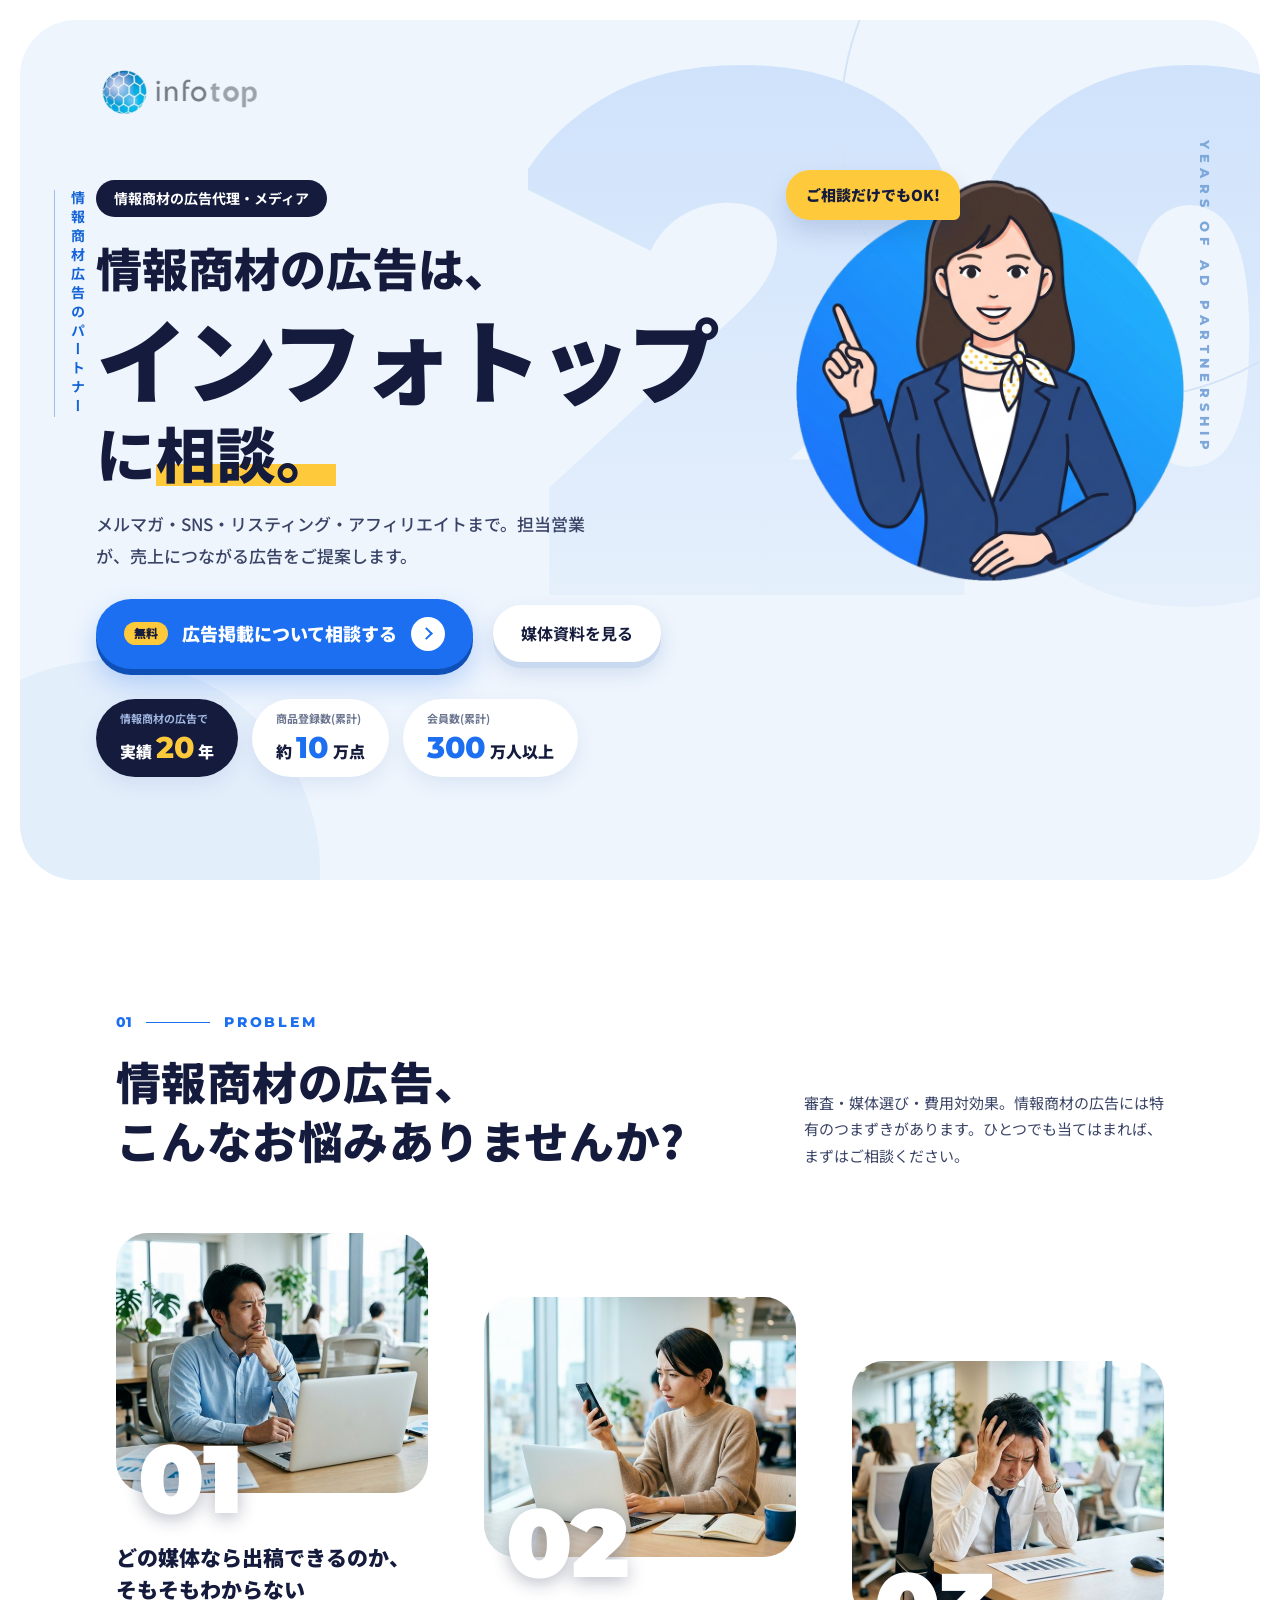
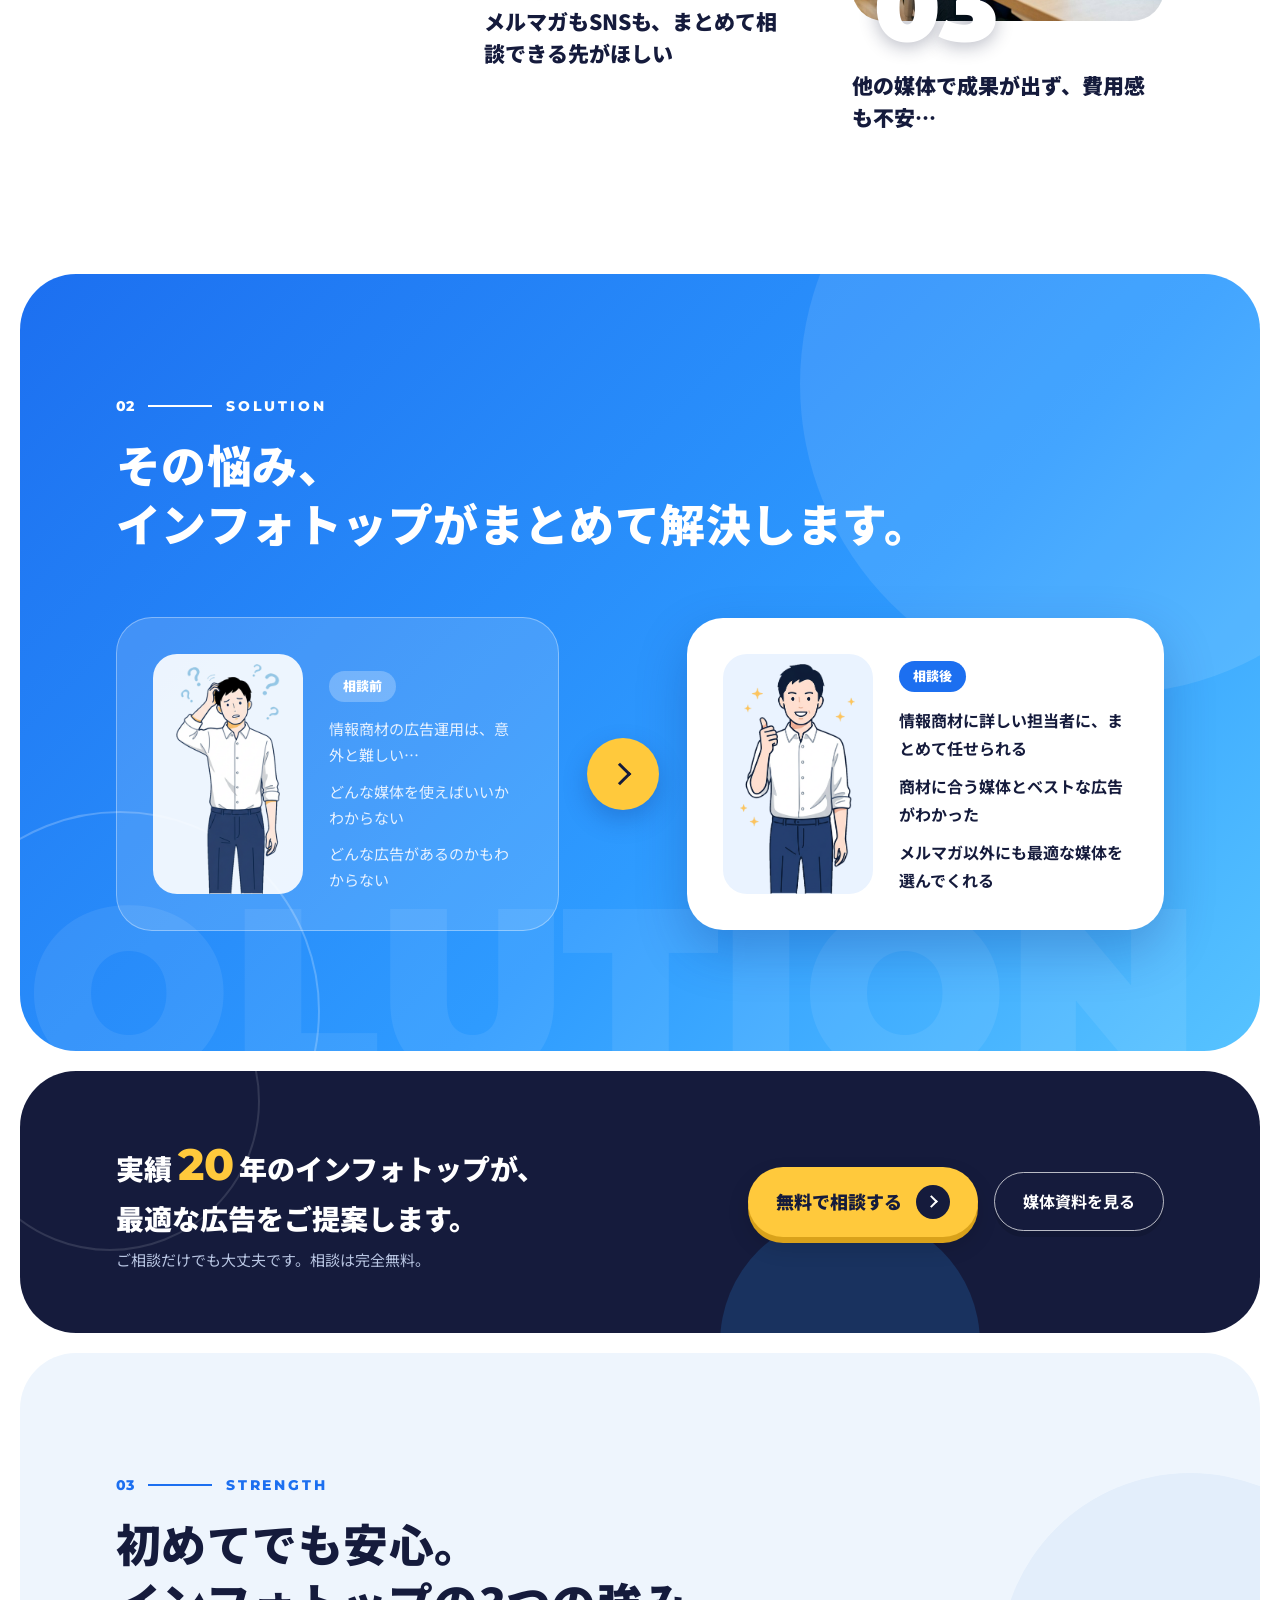
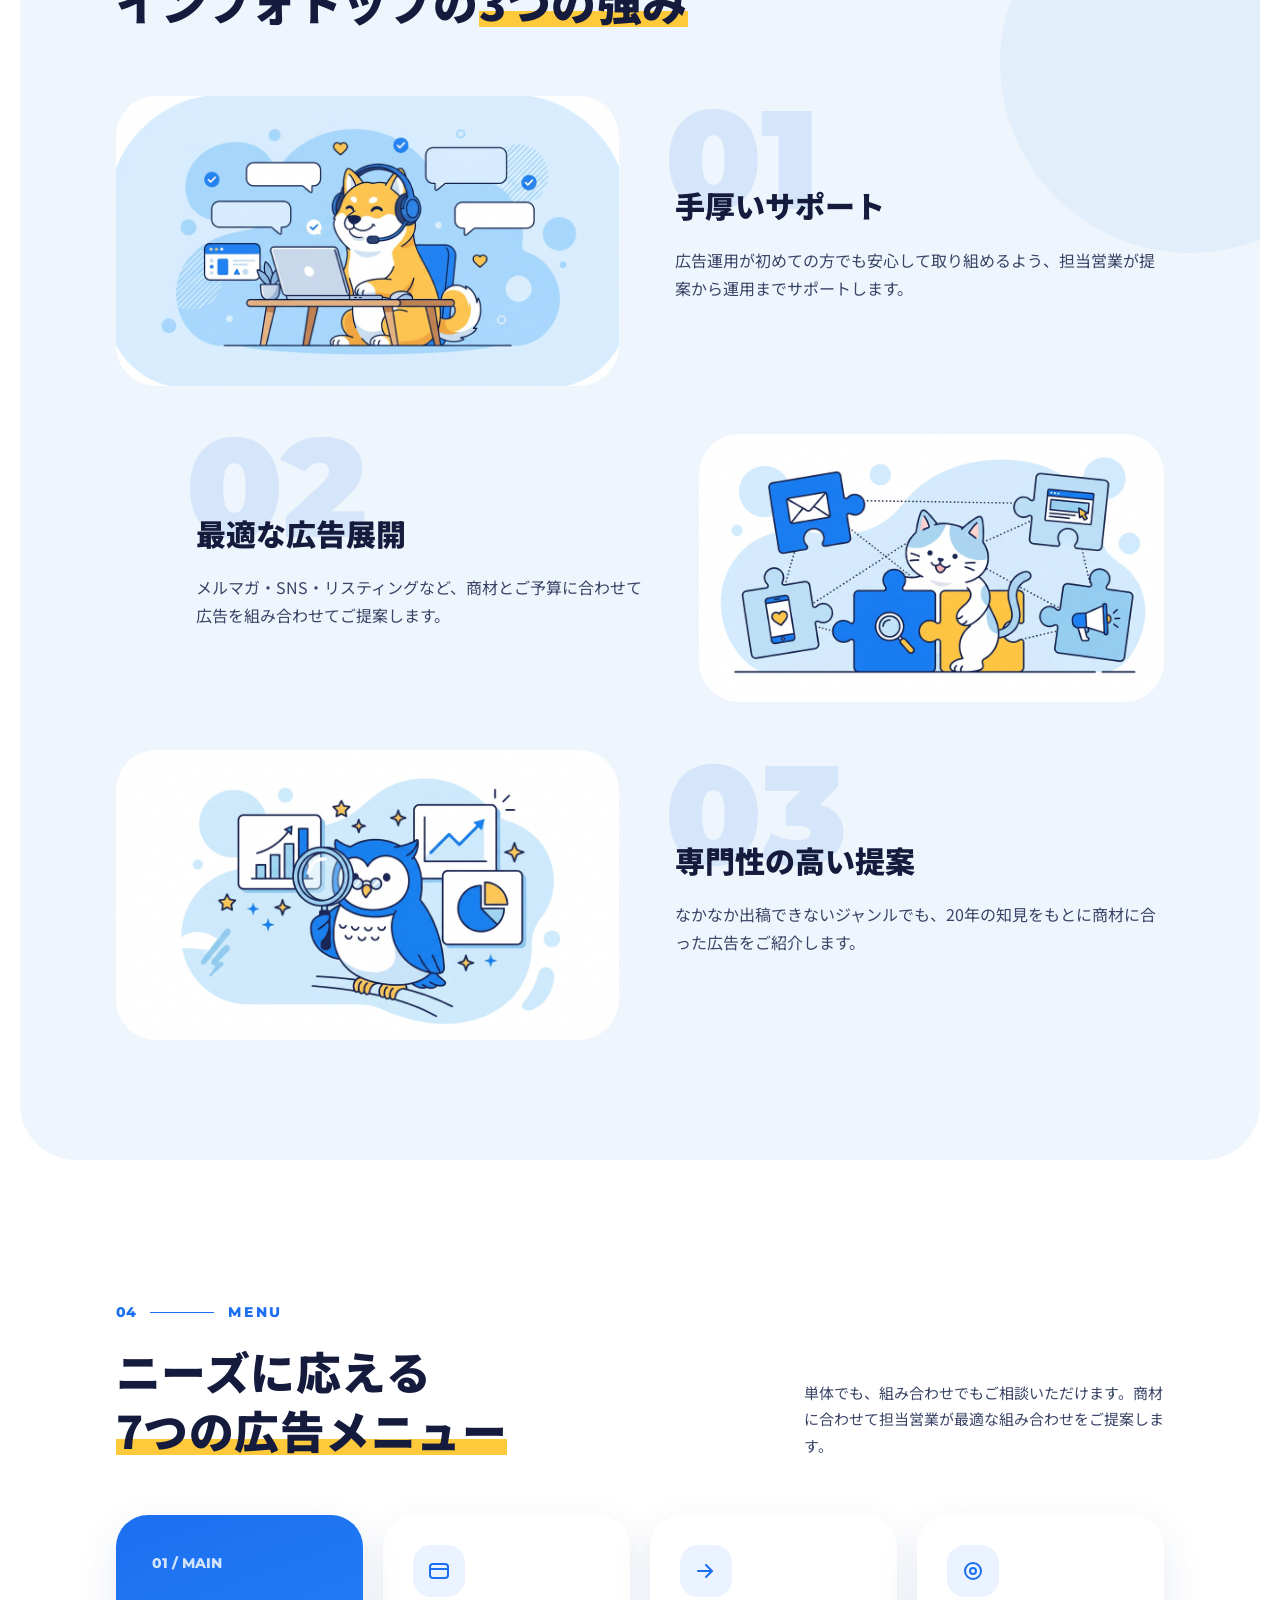
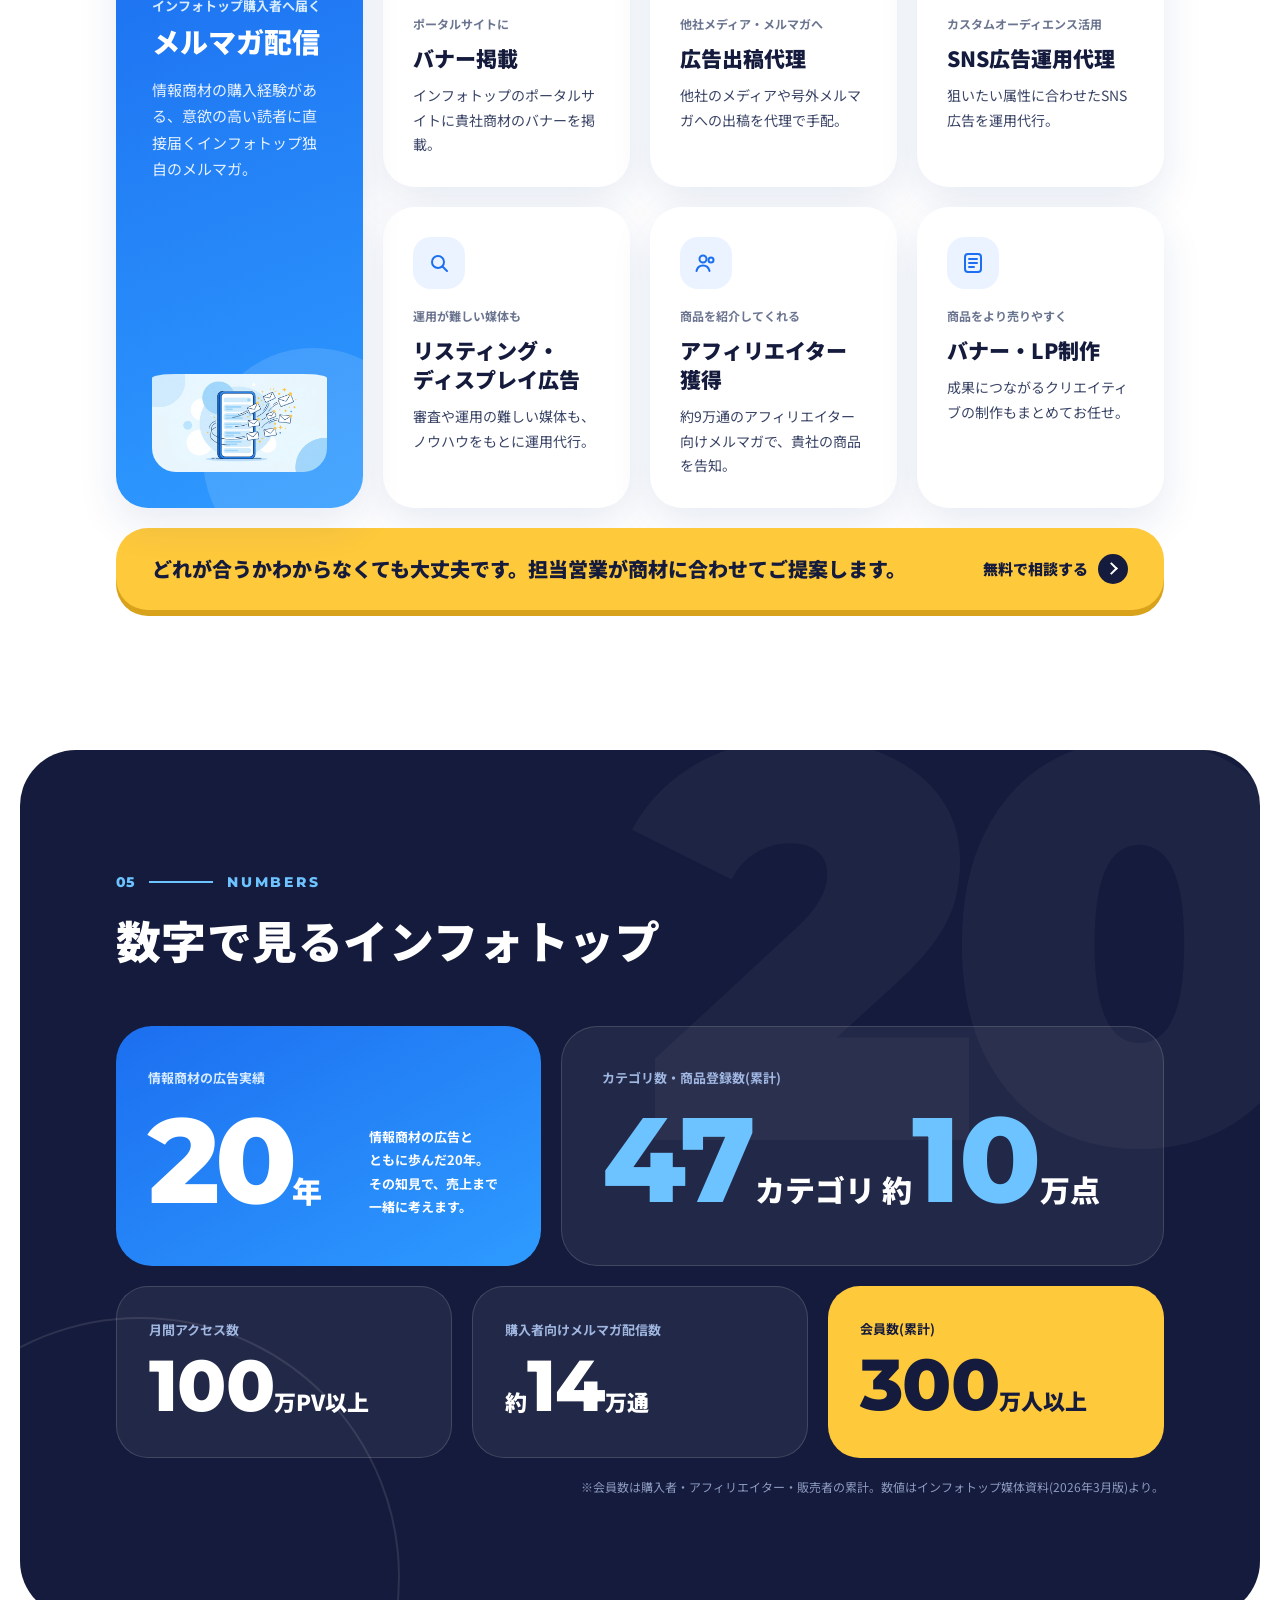
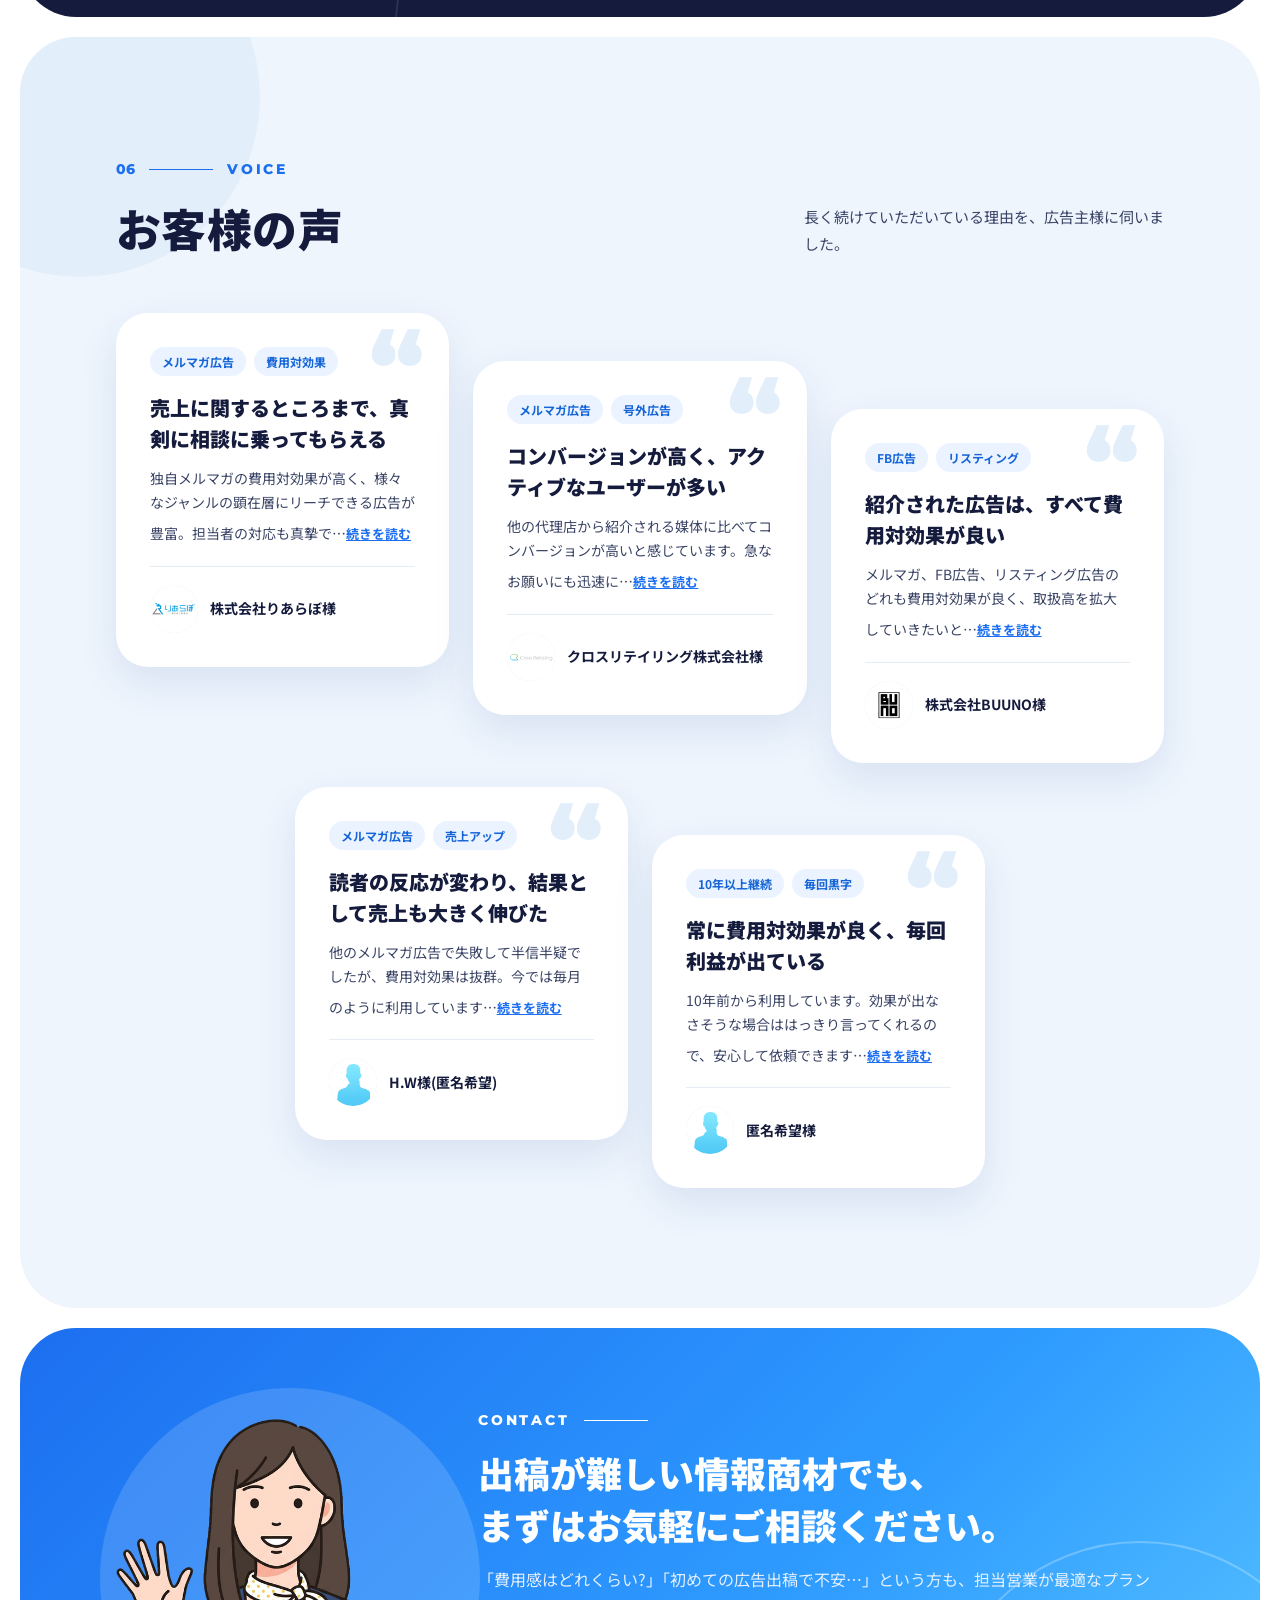
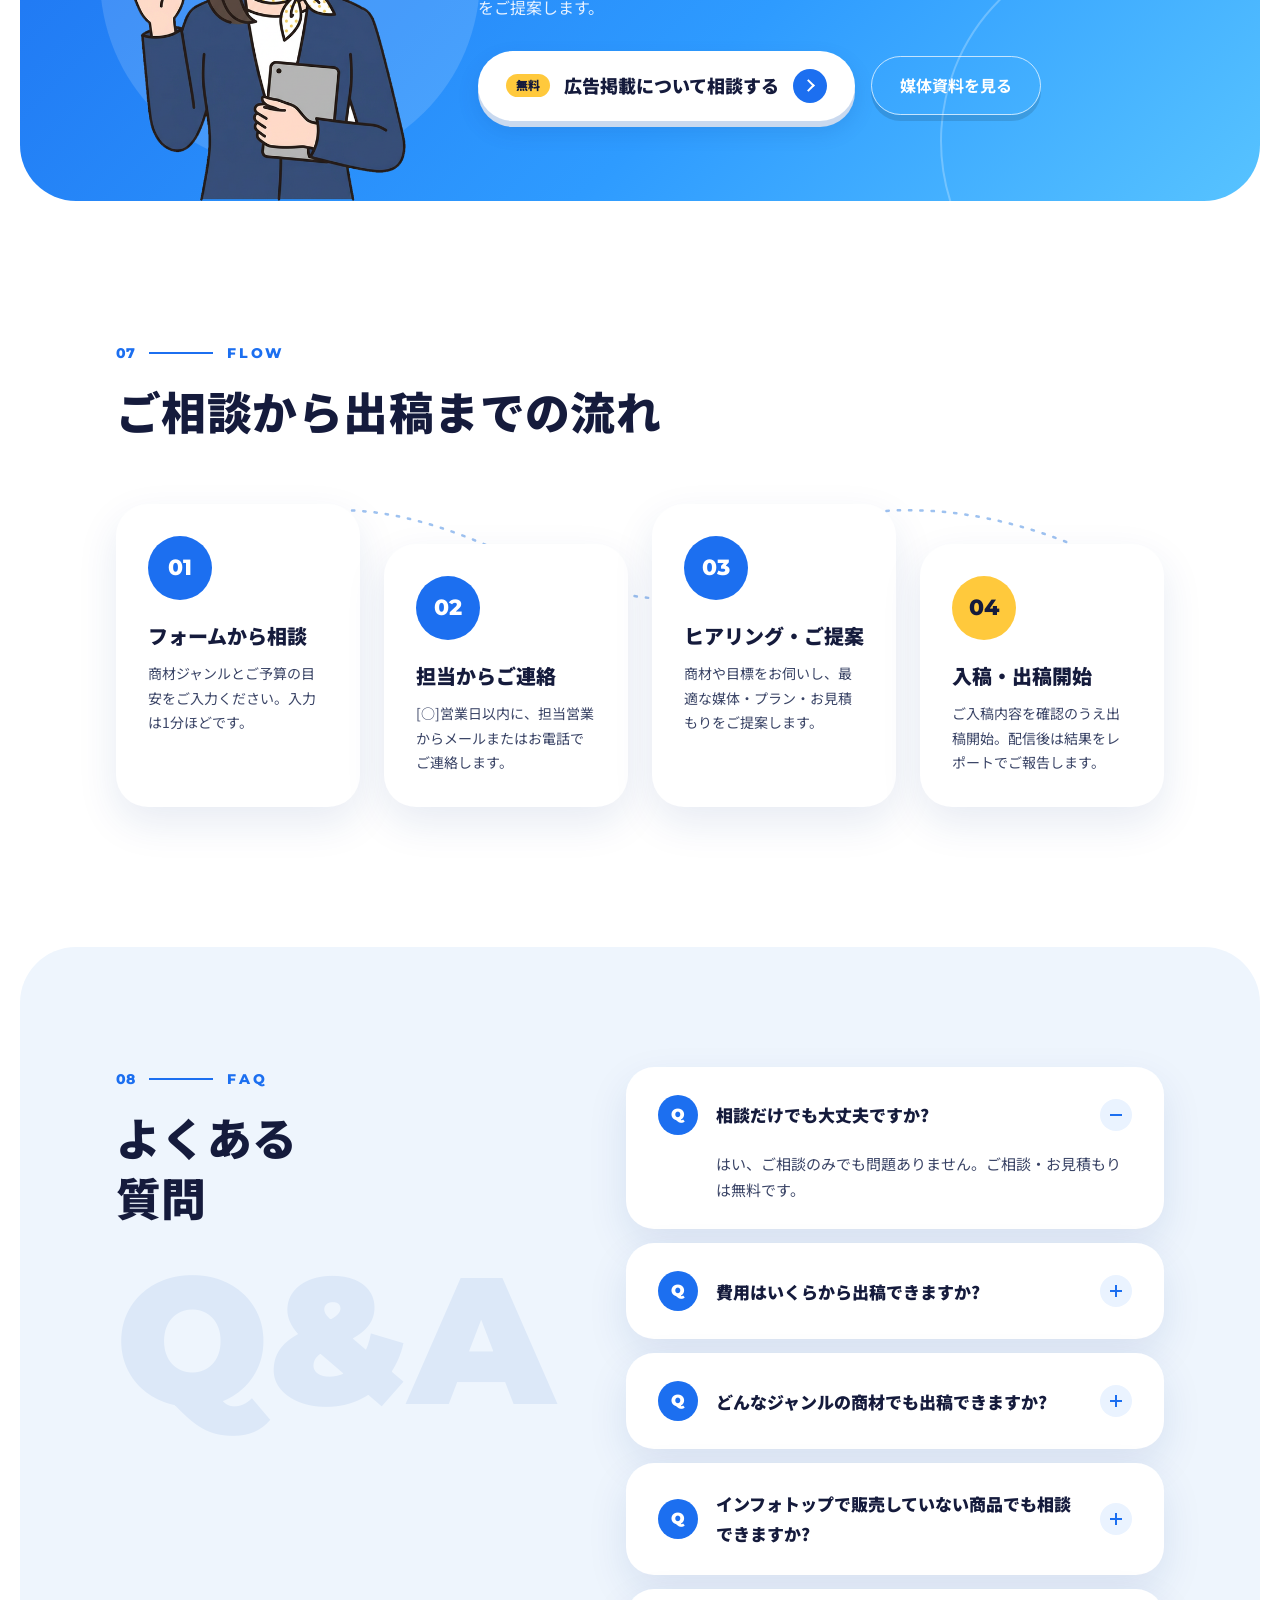
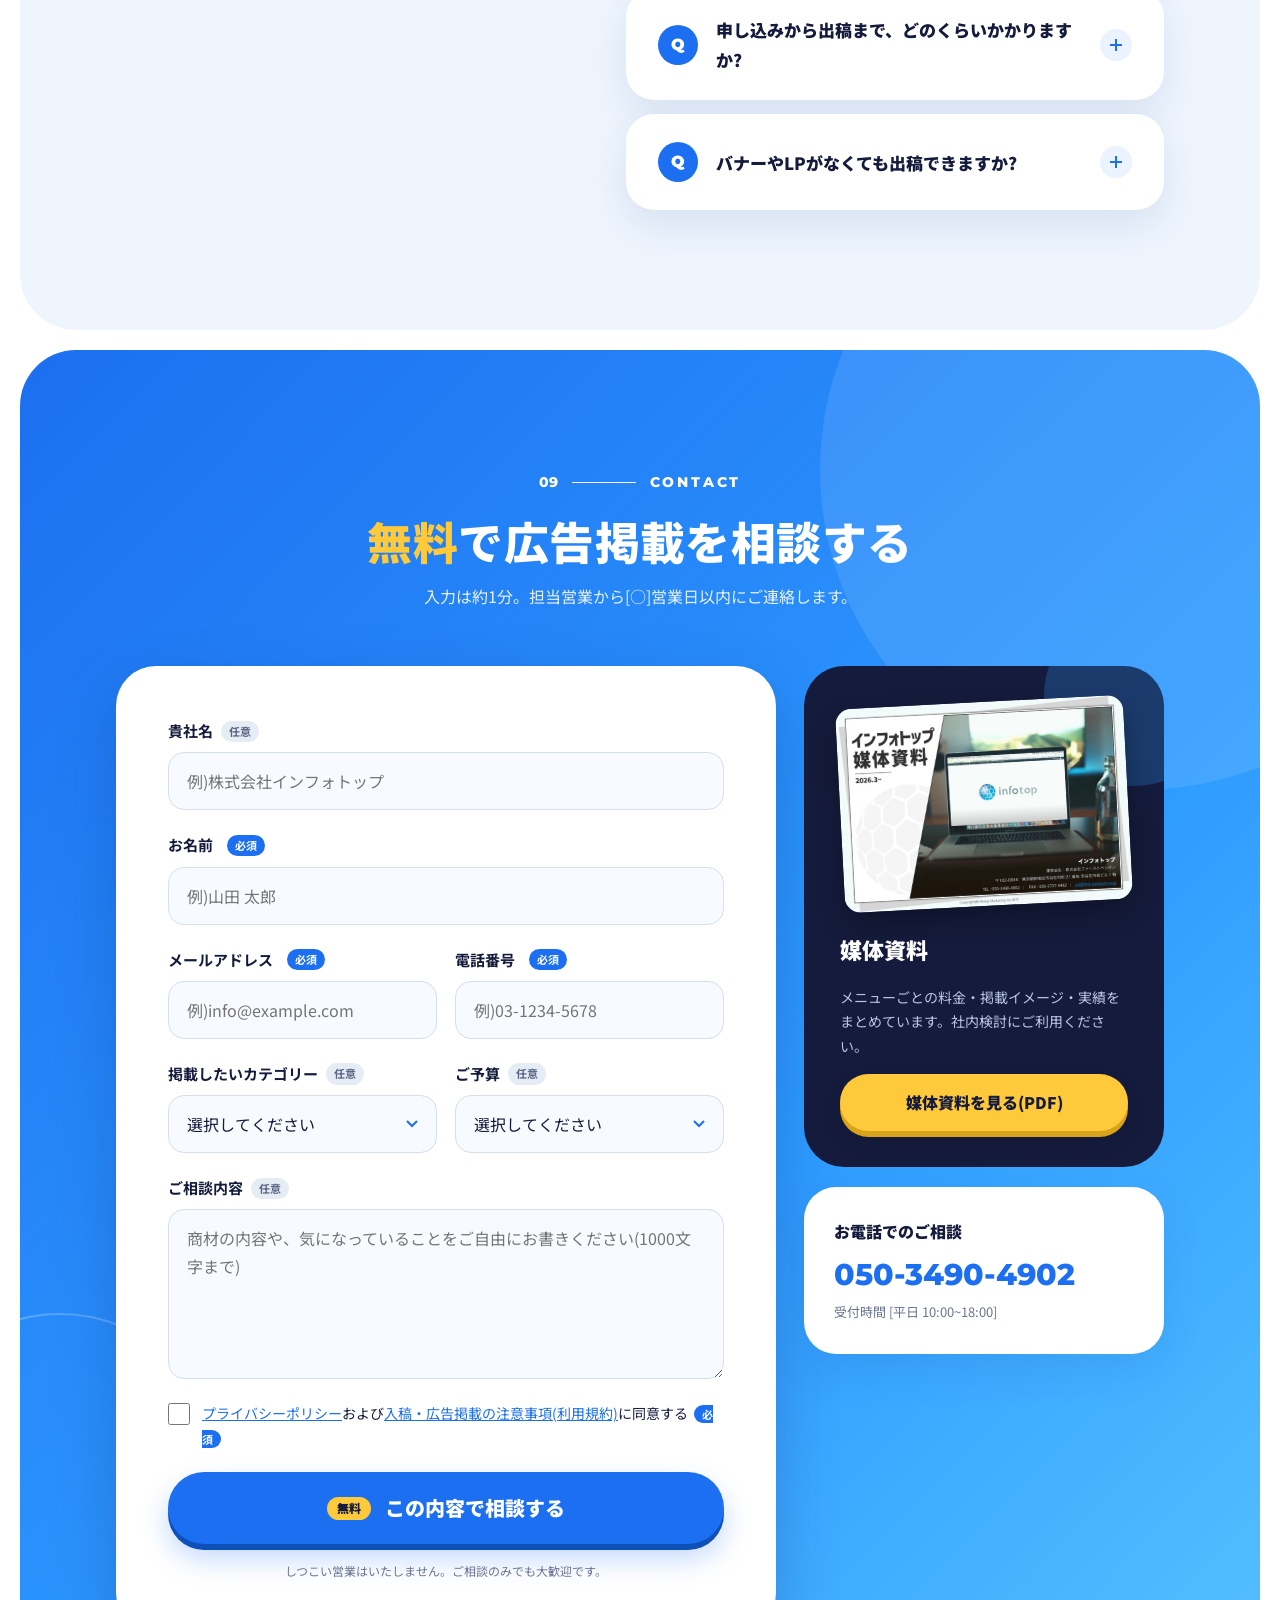
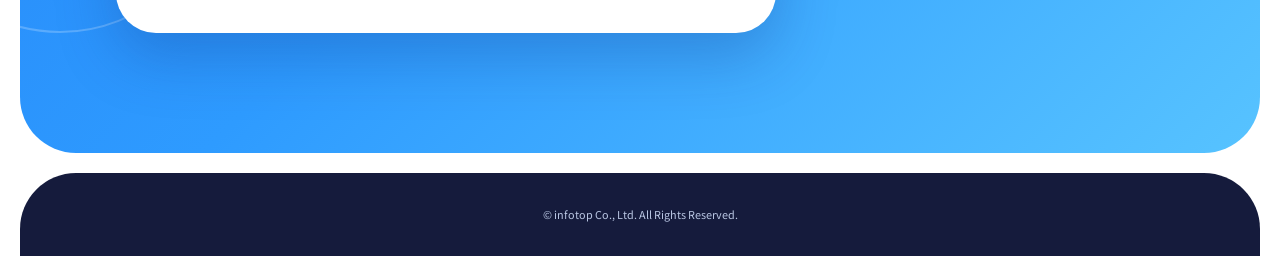
==== commit 0155ed74: "infotop-ad: 数値を媒体資料(2026年3月版)に合わせて更新 商品登録数 約10万点・47カテゴリ・会員数累計300万人以上・ 月間100万PV以上・購入者メルマガ約14万通に差し替え  " ====
--- a/infotop-ad/index.html
+++ b/infotop-ad/index.html
@@ -19,7 +19,7 @@
 <link rel="preconnect" href="https://fonts.googleapis.com">
 <link rel="preconnect" href="https://fonts.gstatic.com" crossorigin>
 <link href="https://fonts.googleapis.com/css2?family=Montserrat:wght@600;800;900&family=Noto+Sans+JP:wght@400;500;700;900&display=swap" rel="stylesheet">
-<link rel="stylesheet" href="css/style.css?v=20261015a">
+<link rel="stylesheet" href="css/style.css?v=20261030b">
 </head>
 <body>
 
@@ -64,8 +64,8 @@
 
       <ul class="hero__stats">
         <li class="stat stat--navy"><span class="stat__label">情報商材の広告で</span><span class="stat__value">実績 <b class="num num--yellow">20</b> 年</span></li>
-        <li class="stat"><span class="stat__label">取り扱い 38ジャンル</span><span class="stat__value"><b class="num">8</b> 万商品</span></li>
-        <li class="stat"><span class="stat__label"><span class="pc-only">ご紹介可能な</span>アフィリエイター</span><span class="stat__value">約 <b class="num">30</b> 万人</span></li>
+        <li class="stat"><span class="stat__label">商品登録数<span class="pc-only">(累計)</span></span><span class="stat__value">約 <b class="num">10</b> 万点</span></li>
+        <li class="stat"><span class="stat__label">会員数<span class="pc-only">(累計)</span></span><span class="stat__value"><b class="num">300</b> 万人以上</span></li>
       </ul>
     </div>
   </section>
@@ -236,7 +236,7 @@
         <span class="menu-card__icon" aria-hidden="true"><svg viewBox="0 0 24 24"><circle cx="9" cy="8" r="3.5"/><path d="M2.5 20c.8-3.6 3.4-5.5 6.5-5.5s5.7 1.9 6.5 5.5"/><circle cx="17" cy="9" r="2.5"/></svg></span>
         <p class="menu-card__sub">商品を紹介してくれる</p>
         <h3 class="menu-card__title">アフィリエイター獲得</h3>
-        <p class="menu-card__text">約30万人のアフィリエイターへ貴社の商品を告知。</p>
+        <p class="menu-card__text">約9万通のアフィリエイター向けメルマガで、貴社の商品を告知。</p>
       </li>
       <li class="menu-card">
         <span class="menu-card__icon" aria-hidden="true"><svg viewBox="0 0 24 24"><rect x="4" y="3" width="16" height="18" rx="3"/><path d="M8 8h8M8 12h8M8 16h5"/></svg></span>
@@ -262,12 +262,12 @@
       <h2 id="numbers-title" class="h2 h2--white">数字で見る<br class="sp-only">インフォトップ</h2>
       <dl class="numbers__grid">
         <div class="num-card num-card--blue num-card--a"><dt>情報商材の広告実績</dt><dd><b class="num">20</b>年</dd><dd class="num-card__msg">情報商材の広告と<br>ともに歩んだ20年。<br>その知見で、売上まで<br>一緒に考えます。</dd></div>
-        <div class="num-card num-card--b"><dt>取り扱いジャンル・商品数</dt><dd><b class="num num--cyan">38</b>ジャンル <b class="num num--cyan">8</b>万商品</dd></div>
-        <div class="num-card num-card--c"><dt>リスト獲得数</dt><dd><b class="num">300</b>件/月</dd></div>
-        <div class="num-card num-card--c"><dt>広告運用からの売上</dt><dd><b class="num">300</b>%</dd></div>
-        <div class="num-card num-card--yellow num-card--c num-card--wide-sp"><dt>登録アフィリエイター</dt><dd>約<b class="num">30</b>万人</dd></div>
+        <div class="num-card num-card--b"><dt>カテゴリ数・商品登録数(累計)</dt><dd><b class="num num--cyan">47</b>カテゴリ 約<b class="num num--cyan">10</b>万点</dd></div>
+        <div class="num-card num-card--c"><dt>月間アクセス数</dt><dd><b class="num">100</b>万PV以上</dd></div>
+        <div class="num-card num-card--c"><dt>購入者<span class="pc-only">向け</span>メルマガ配信数</dt><dd>約<b class="num">14</b>万通</dd></div>
+        <div class="num-card num-card--yellow num-card--c num-card--wide-sp"><dt>会員数(累計)</dt><dd><b class="num">300</b>万人以上</dd></div>
       </dl>
-      <p class="numbers__note">※数値の算出条件・時点を注記</p>
+      <p class="numbers__note">※会員数は購入者・アフィリエイター・販売者の累計。数値はインフォトップ媒体資料(2026年3月版)より。</p>
     </div>
   </section>
 
@@ -501,6 +501,6 @@
   <a href="#media" class="btn btn--navy float-cta__sub">媒体資料</a>
 </nav>
 
-<script src="js/main.js?v=20261015a"></script>
+<script src="js/main.js?v=20261030b"></script>
 </body>
 </html>
--- a/infotop-ad/css/style.css
+++ b/infotop-ad/css/style.css
@@ -484,6 +484,9 @@
   .num-card dt { font-size: 11px; }
   .num-card dd { font-size: 14px; }
   .num-card .num { font-size: 40px; }
+  .num-card--c dd { white-space: nowrap; font-size: 13px; }
+  .num-card--c .num { font-size: 36px; }
+  .num-card--c { padding: 18px 14px; }
   .num-card--a dd { font-size: 22px; }
   .num-card--a .num { font-size: 84px; }
   .num-card--a { column-gap: 12px; }
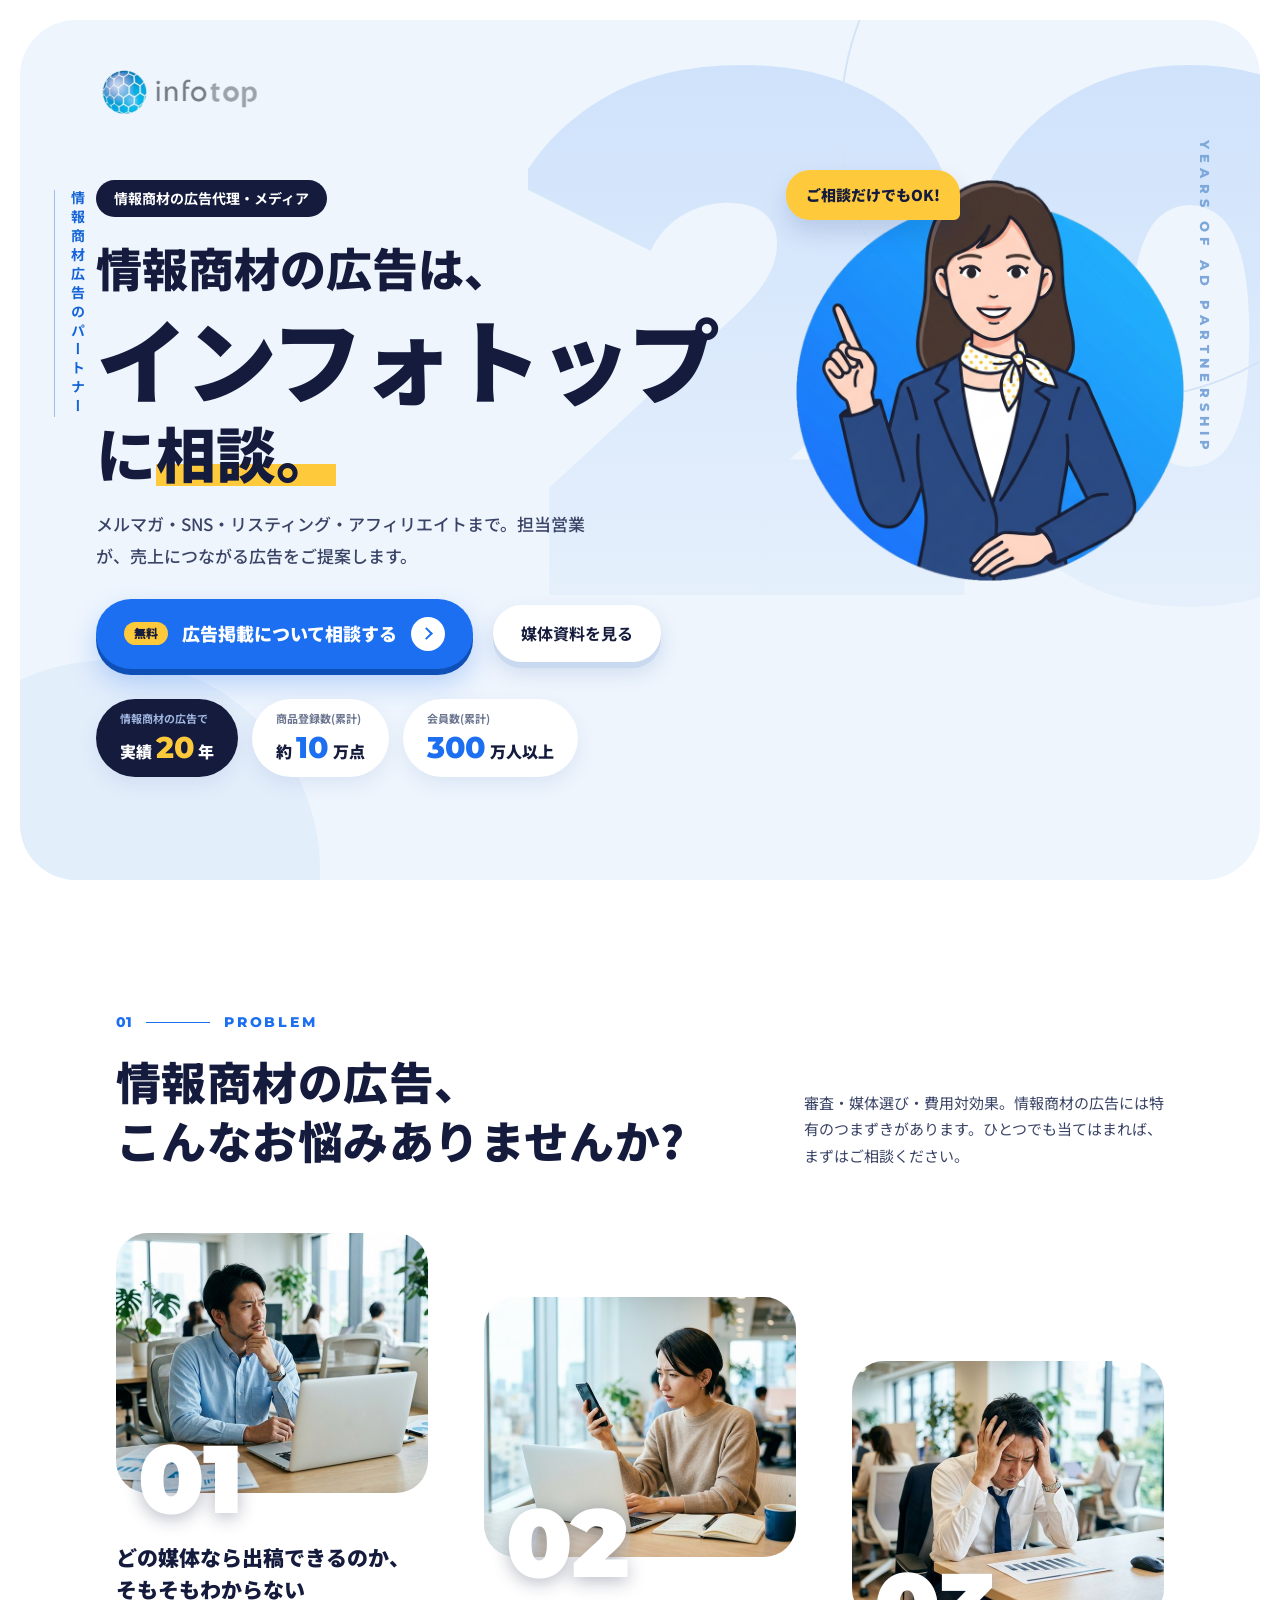
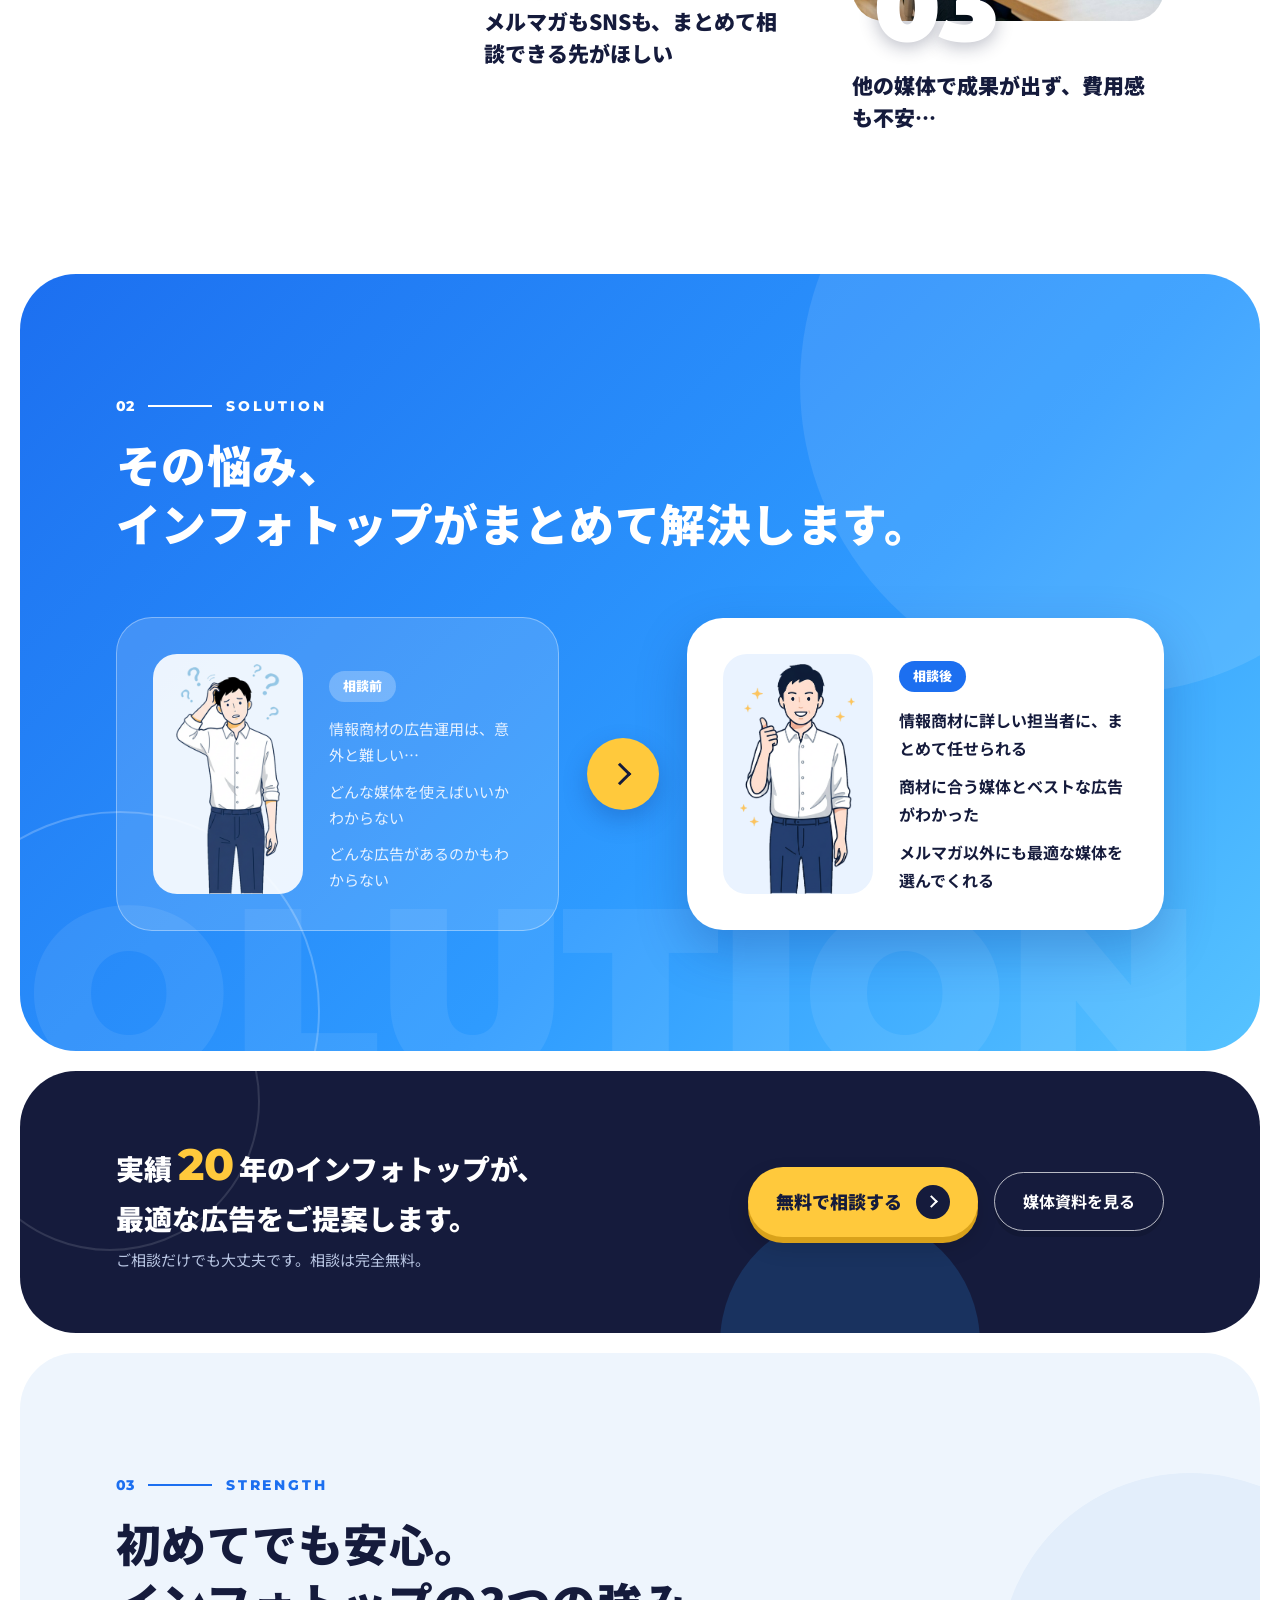
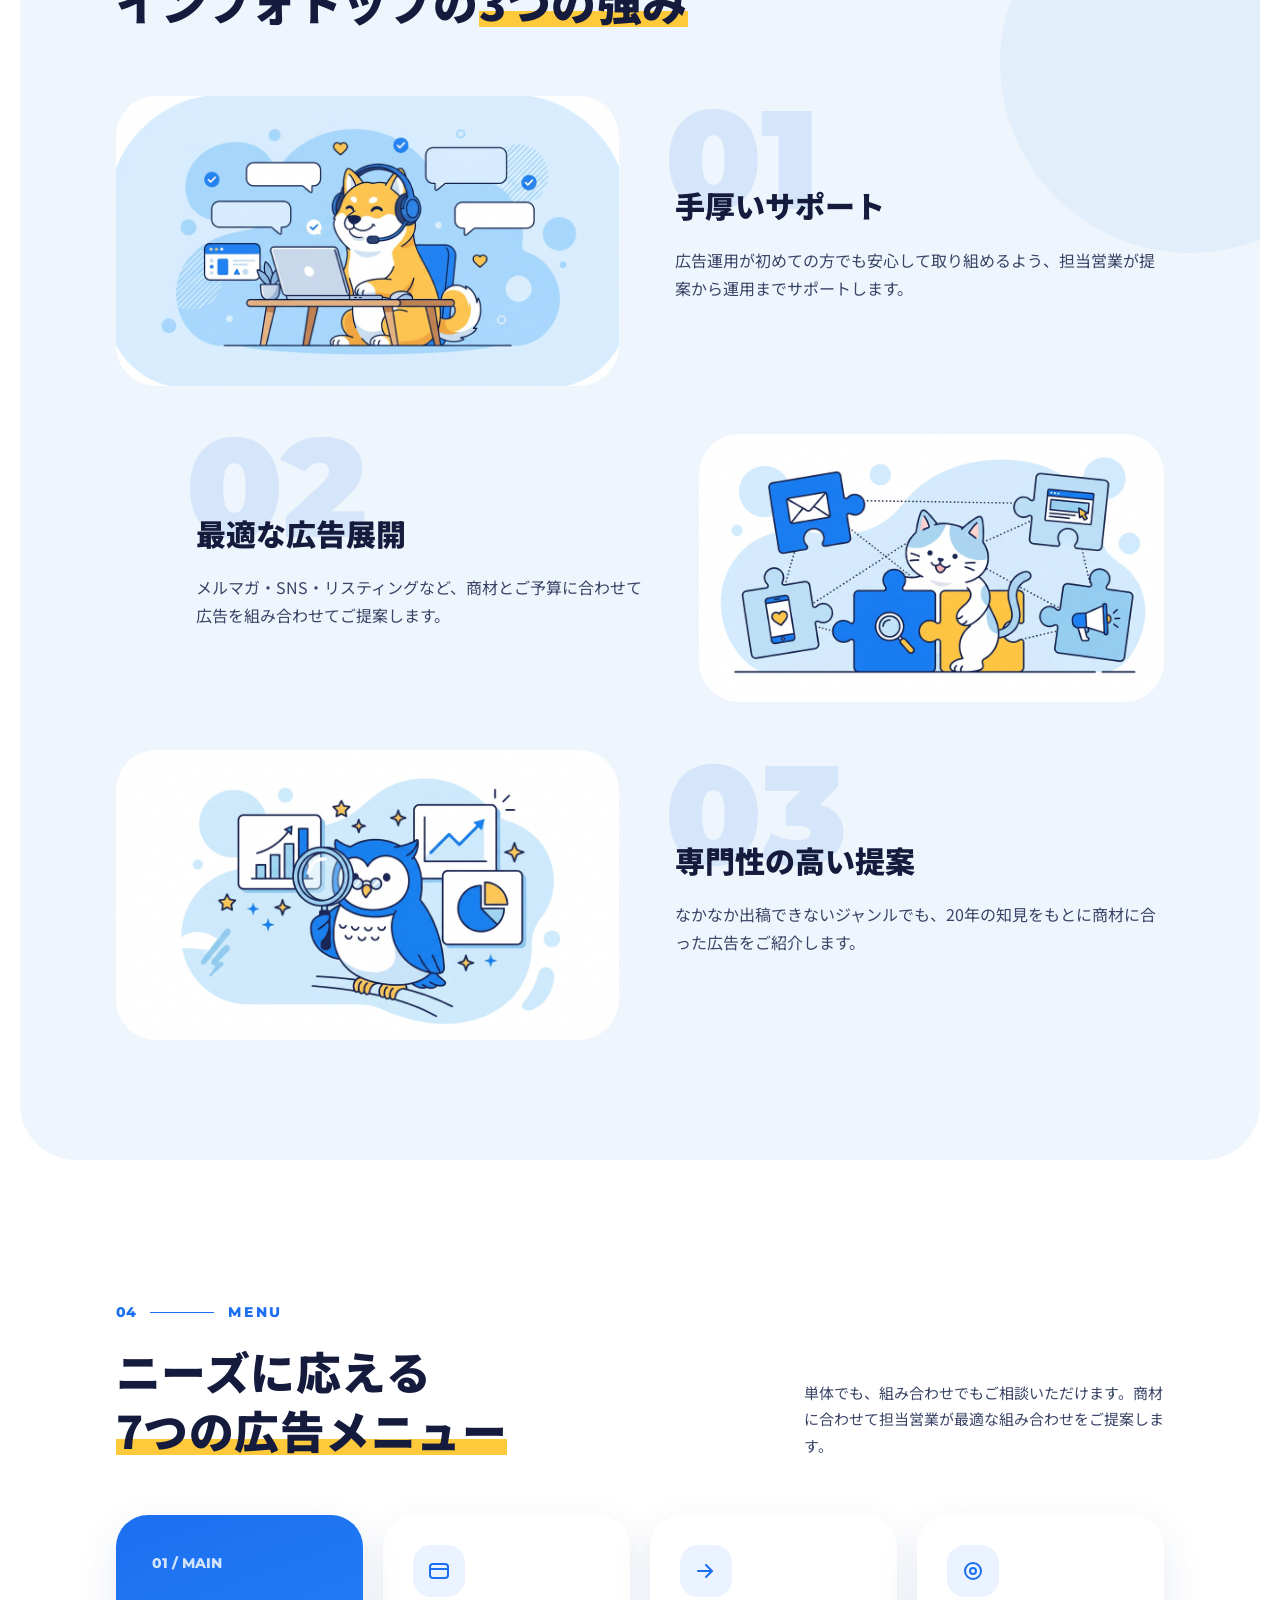
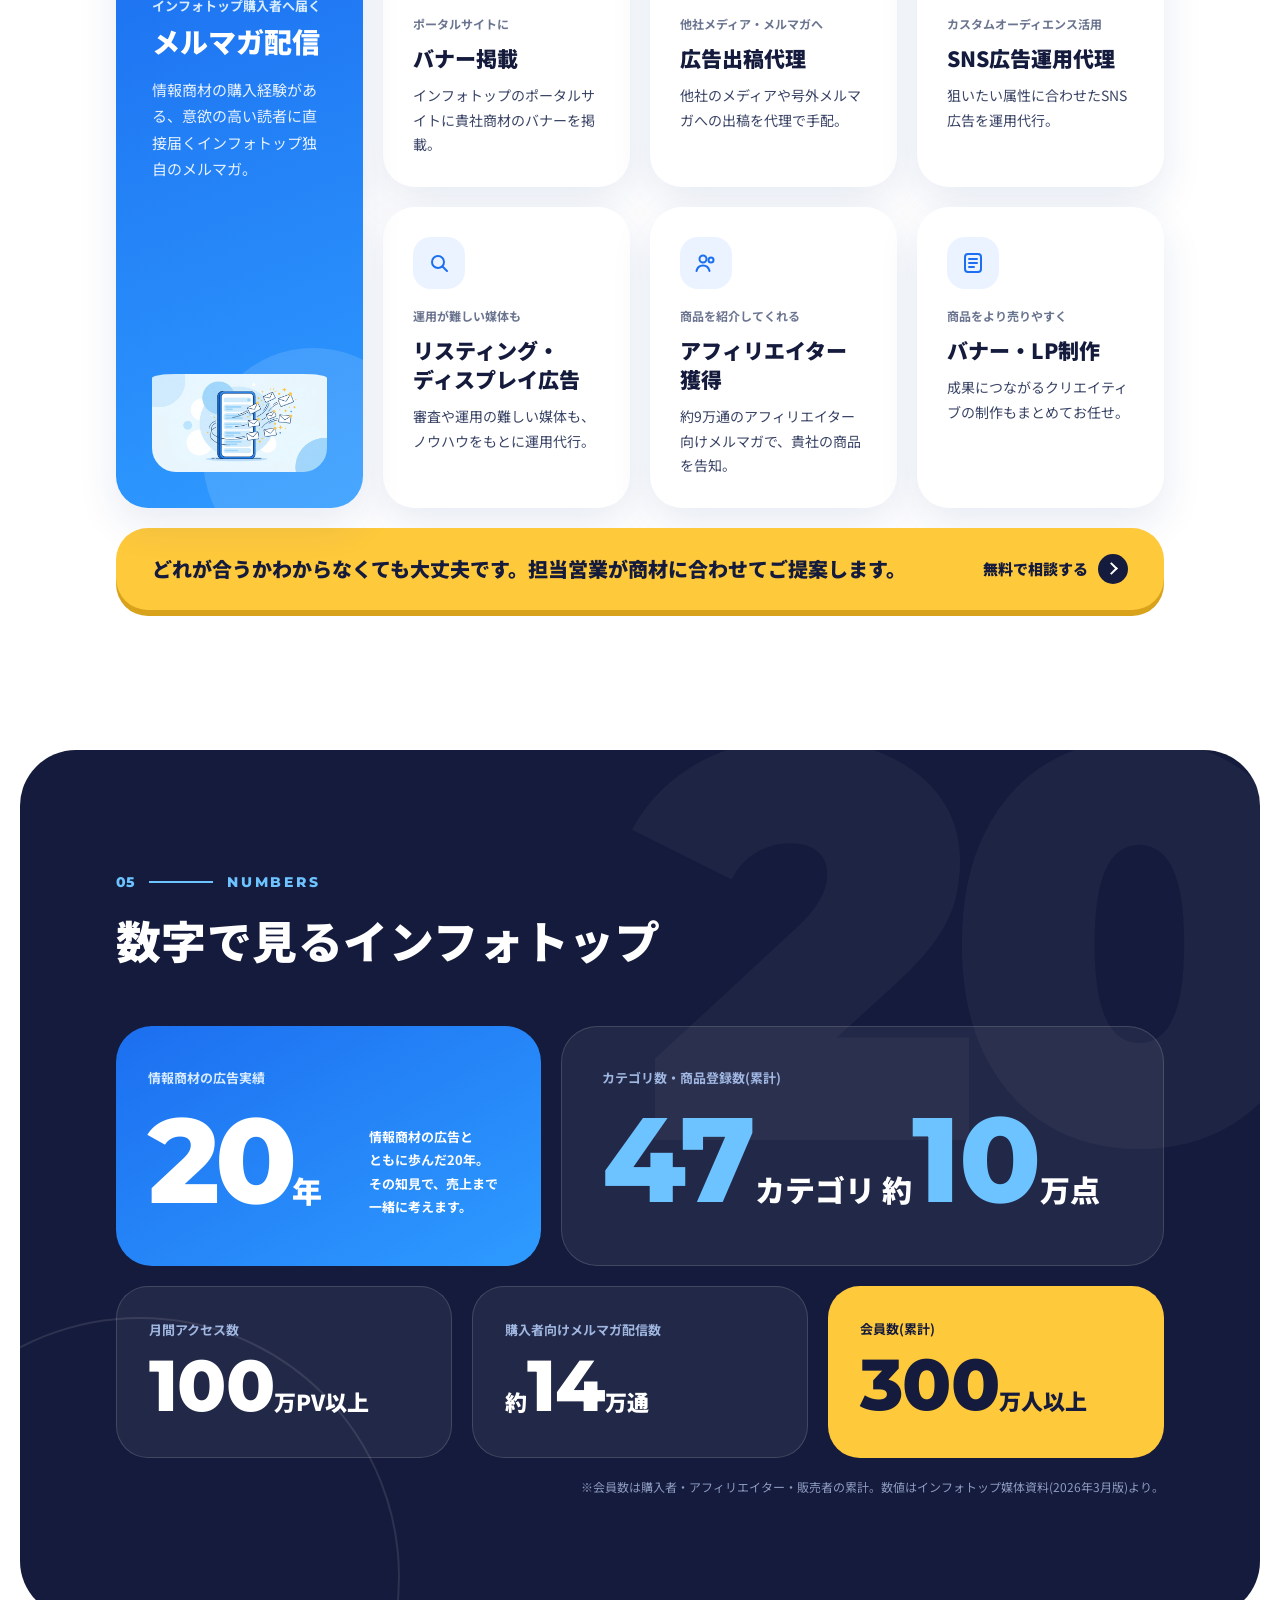
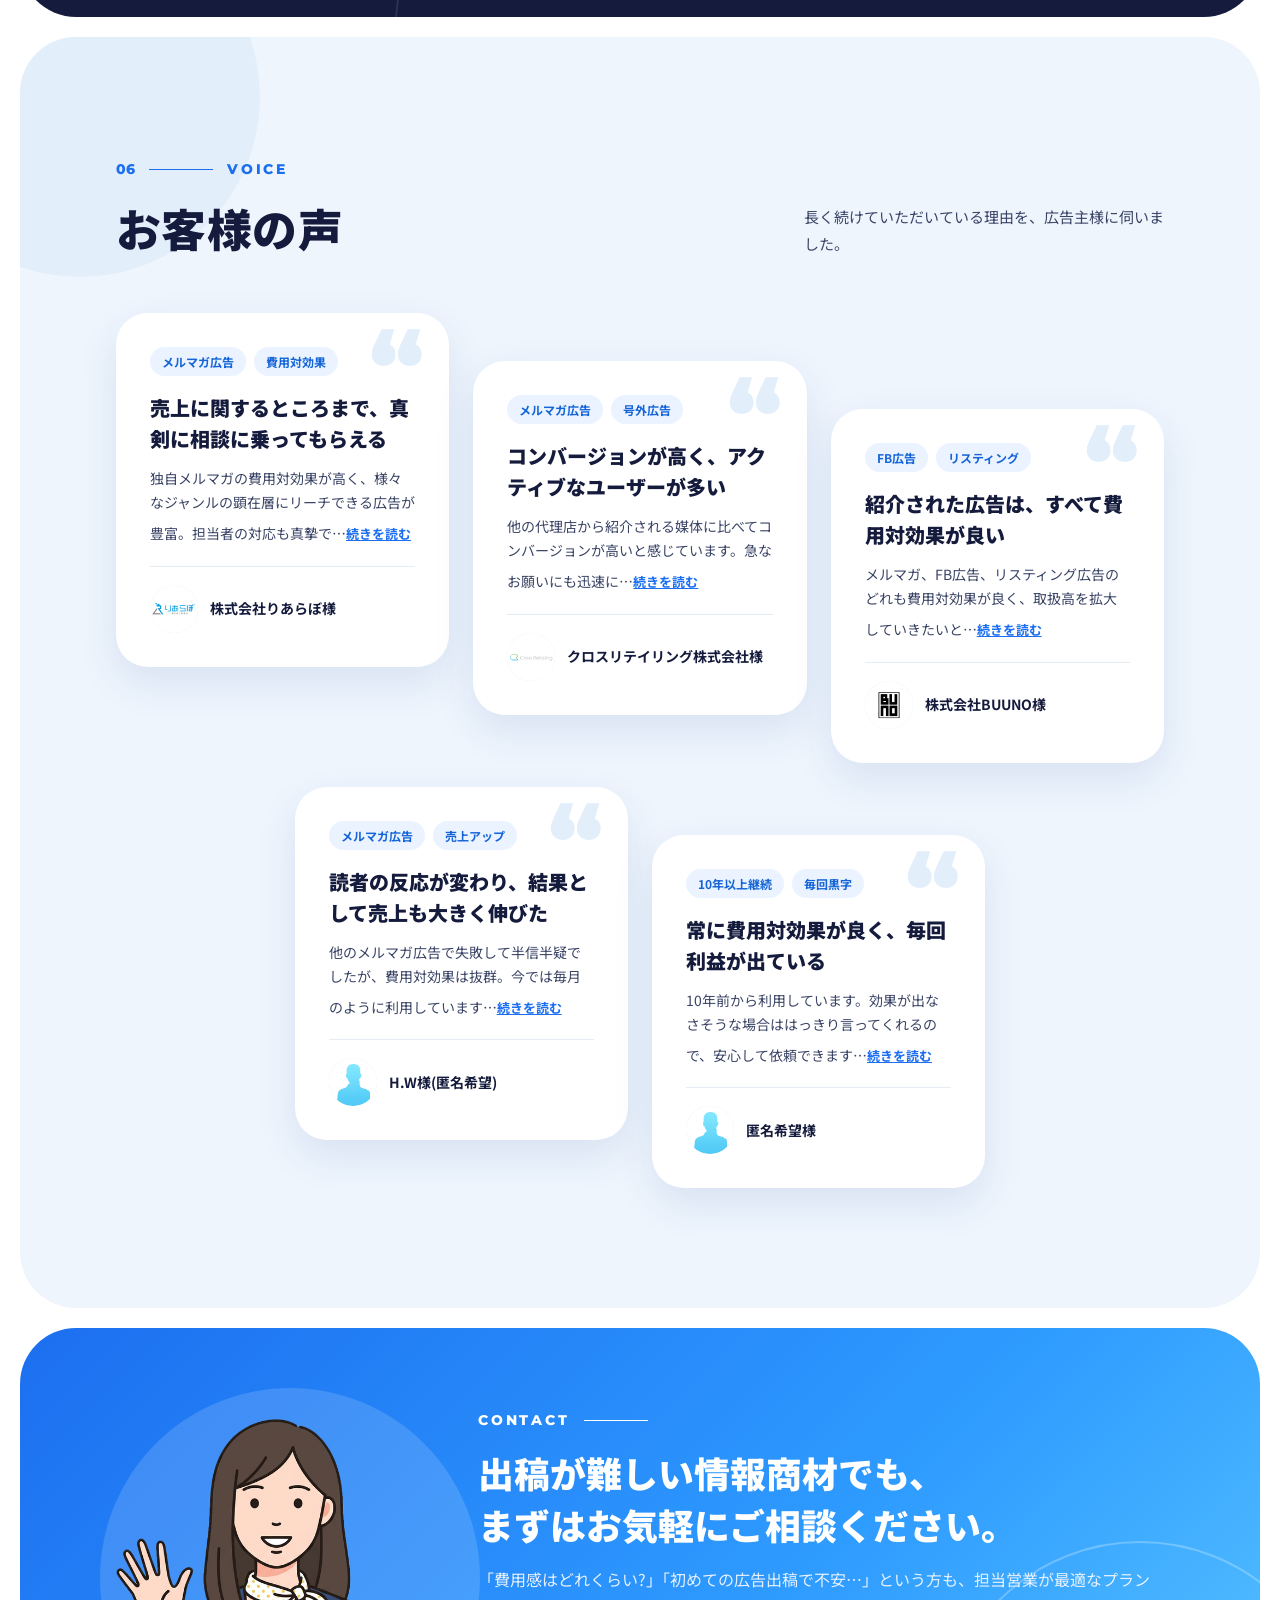
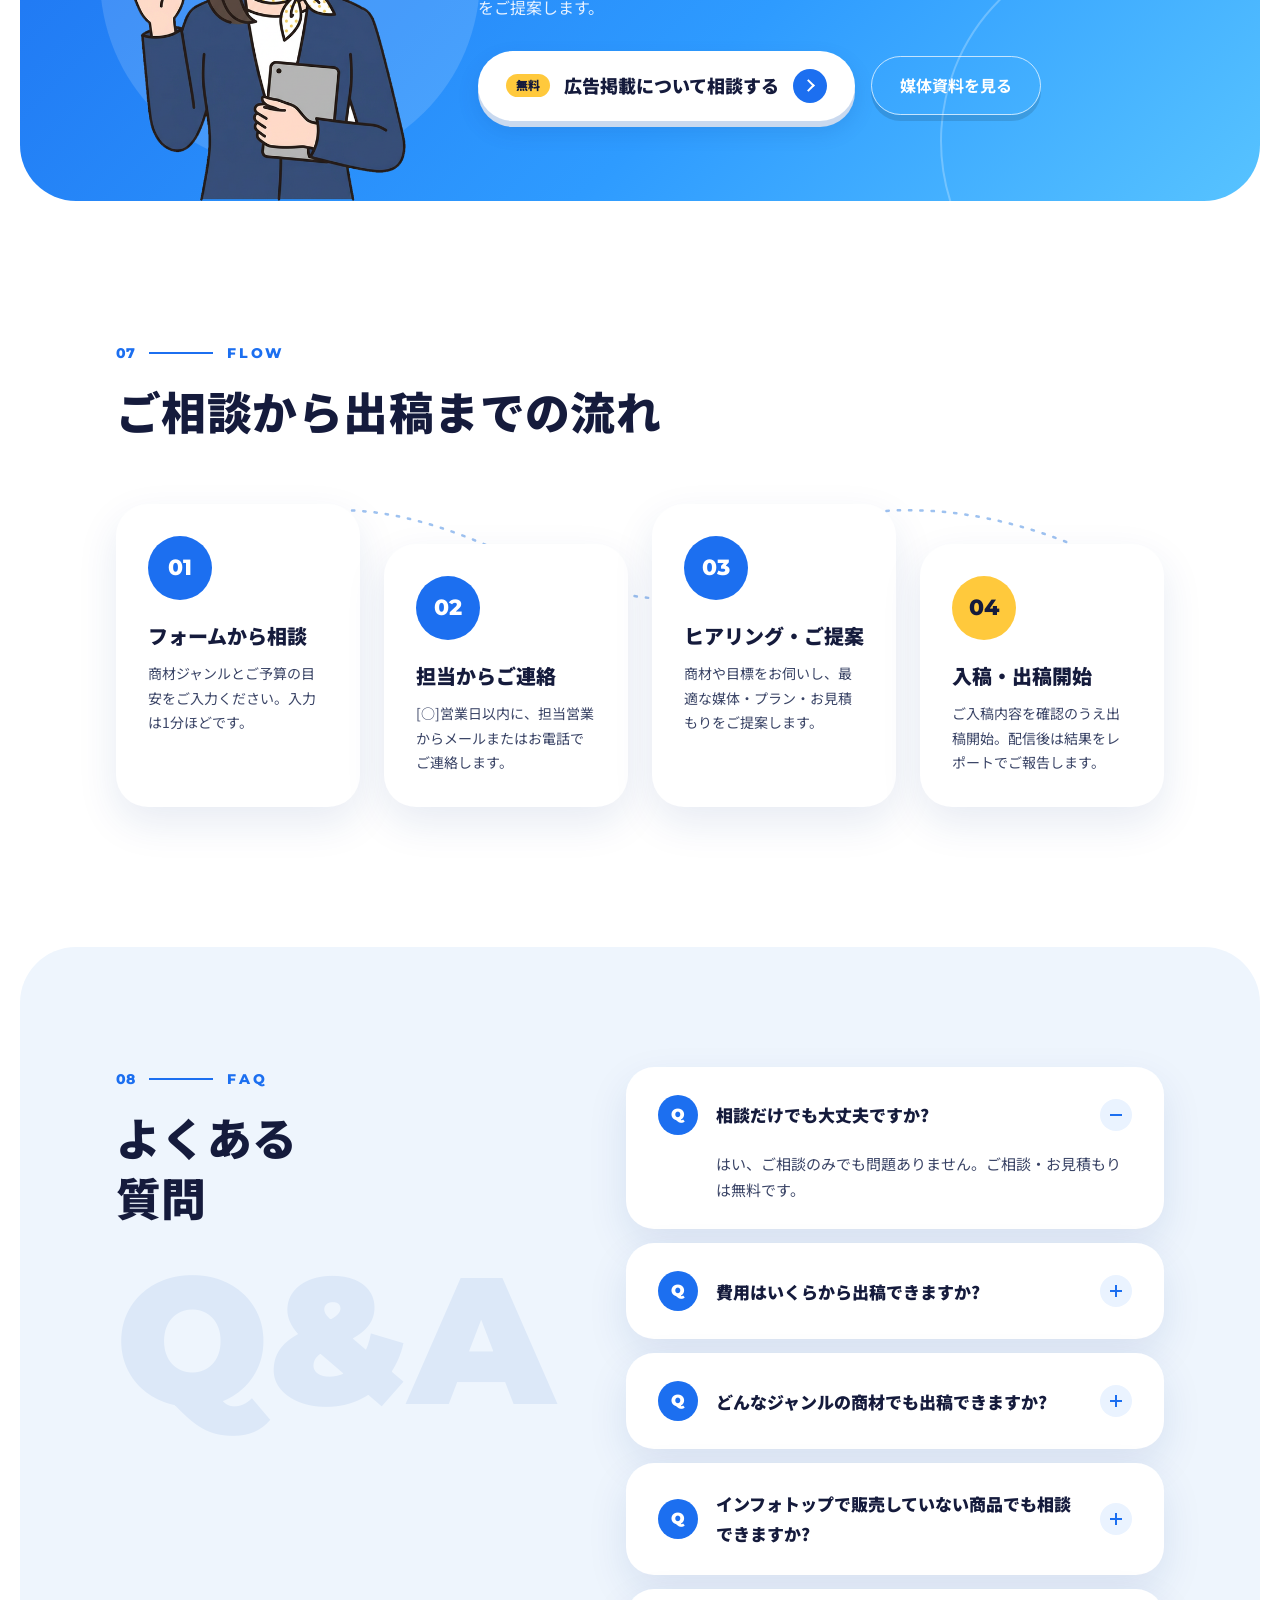
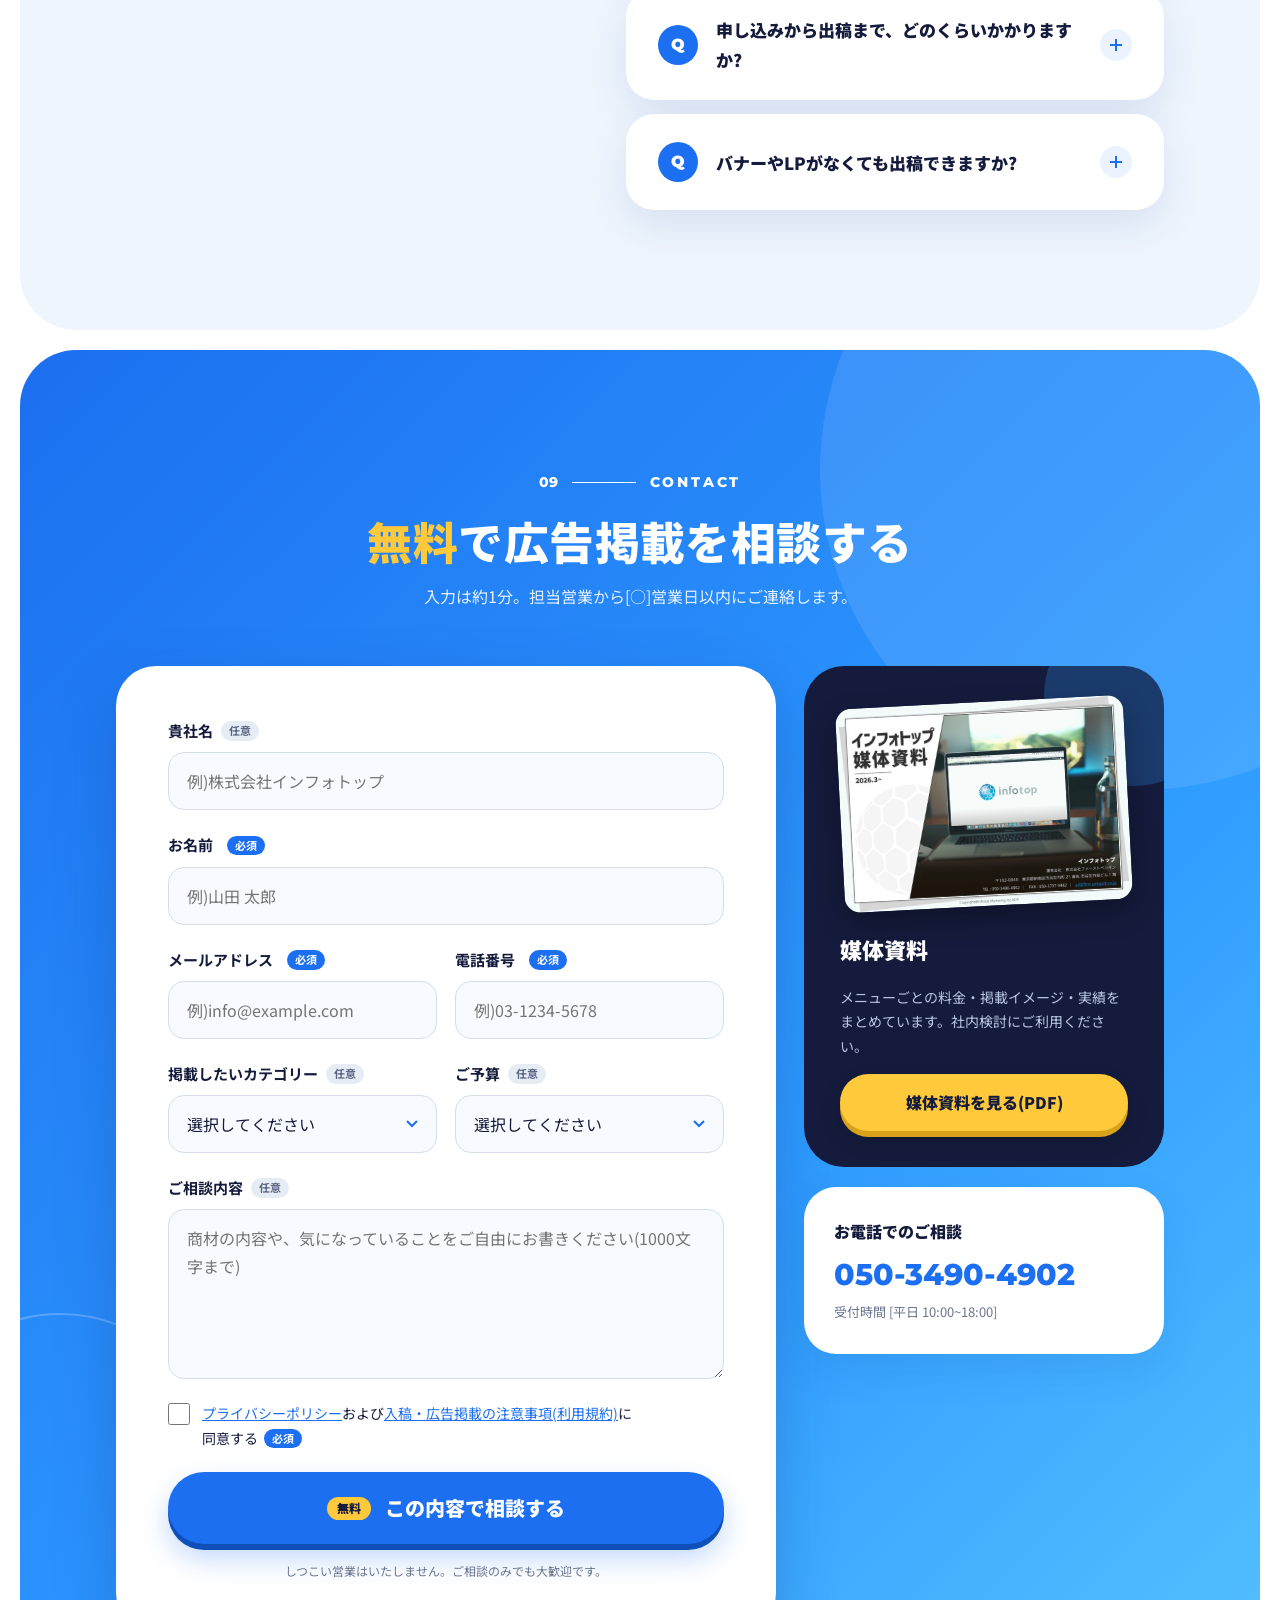
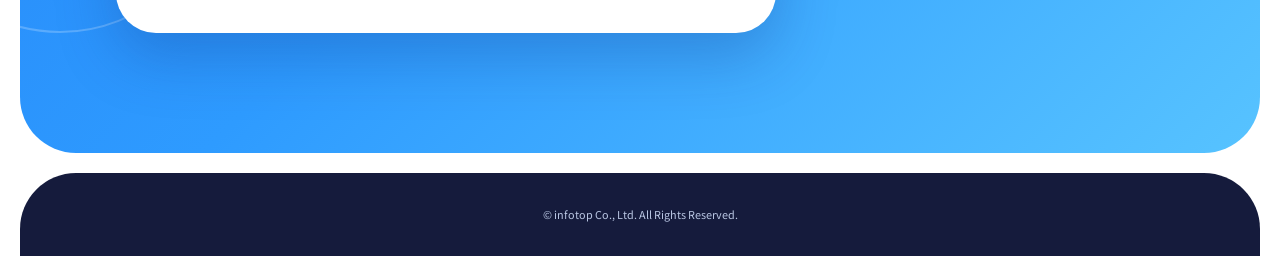
==== commit d298650b: "infotop-ad: フォームの必須・任意アイコンが改行しないよう調整、READMEを更新 Co-Authored-By: Claude Opus 5.5 <noreply@anthropic.co" ====
--- a/infotop-ad/index.html
+++ b/infotop-ad/index.html
@@ -19,7 +19,7 @@
 <link rel="preconnect" href="https://fonts.googleapis.com">
 <link rel="preconnect" href="https://fonts.gstatic.com" crossorigin>
 <link href="https://fonts.googleapis.com/css2?family=Montserrat:wght@600;800;900&family=Noto+Sans+JP:wght@400;500;700;900&display=swap" rel="stylesheet">
-<link rel="stylesheet" href="css/style.css?v=20261030b">
+<link rel="stylesheet" href="css/style.css?v=20261030c">
 </head>
 <body>
 
@@ -461,7 +461,7 @@
             </div>
             <div class="lp-form__agree">
               <input id="f-agree" type="checkbox" name="同意事項[]" value="同意済" required>
-              <label for="f-agree"><a href="https://first-penguin.co.jp/company/privacy" target="_blank" rel="noopener">プライバシーポリシー</a>および<a href="https://www.infotop.jp/html/advertishing/infotop-media.pdf" target="_blank" rel="noopener">入稿・広告掲載の注意事項(利用規約)</a>に同意する<span class="lp-form__req">必須</span></label>
+              <label for="f-agree"><a href="https://first-penguin.co.jp/company/privacy" target="_blank" rel="noopener">プライバシーポリシー</a>および<a href="https://www.infotop.jp/html/advertishing/infotop-media.pdf" target="_blank" rel="noopener">入稿・広告掲載の注意事項(利用規約)</a>に<span class="lp-form__nowrap">同意する<span class="lp-form__req">必須</span></span></label>
               <input type="hidden" name="入力必須[]" value="同意事項">
             </div>
             <button type="submit" class="btn btn--primary lp-form__submit"><span class="badge-free">無料</span>この内容で相談する</button>
@@ -501,6 +501,6 @@
   <a href="#media" class="btn btn--navy float-cta__sub">媒体資料</a>
 </nav>
 
-<script src="js/main.js?v=20261030b"></script>
+<script src="js/main.js?v=20261030c"></script>
 </body>
 </html>
--- a/infotop-ad/css/style.css
+++ b/infotop-ad/css/style.css
@@ -345,7 +345,8 @@
 .lp-form__row { display: grid; grid-template-columns: repeat(2, minmax(0, 1fr)); gap: 18px; }
 .lp-form__field { display: flex; flex-direction: column; gap: 8px; }
 .lp-form__label { display: flex; align-items: center; gap: 8px; font-weight: 700; font-size: 15px; }
-.lp-form__req, .lp-form__opt { font-size: 11px; padding: 1px 8px; border-radius: 999px; font-weight: 700; }
+.lp-form__req, .lp-form__opt { display: inline-block; flex: none; white-space: nowrap; line-height: 1.6; vertical-align: 1px; font-size: 11px; padding: 1px 8px; border-radius: 999px; font-weight: 700; }
+.lp-form__nowrap { white-space: nowrap; }
 .lp-form__req { background: var(--blue); color: var(--white); margin-left: 6px; }
 .lp-form__opt { background: #E6ECF4; color: #5A6585; }
 .lp-form__input { width: 100%; min-height: 54px; padding: 14px 18px; border: 1.5px solid #D5DFEC; border-radius: 16px; background: #F7FAFE; color: var(--navy); font-size: 16px; }
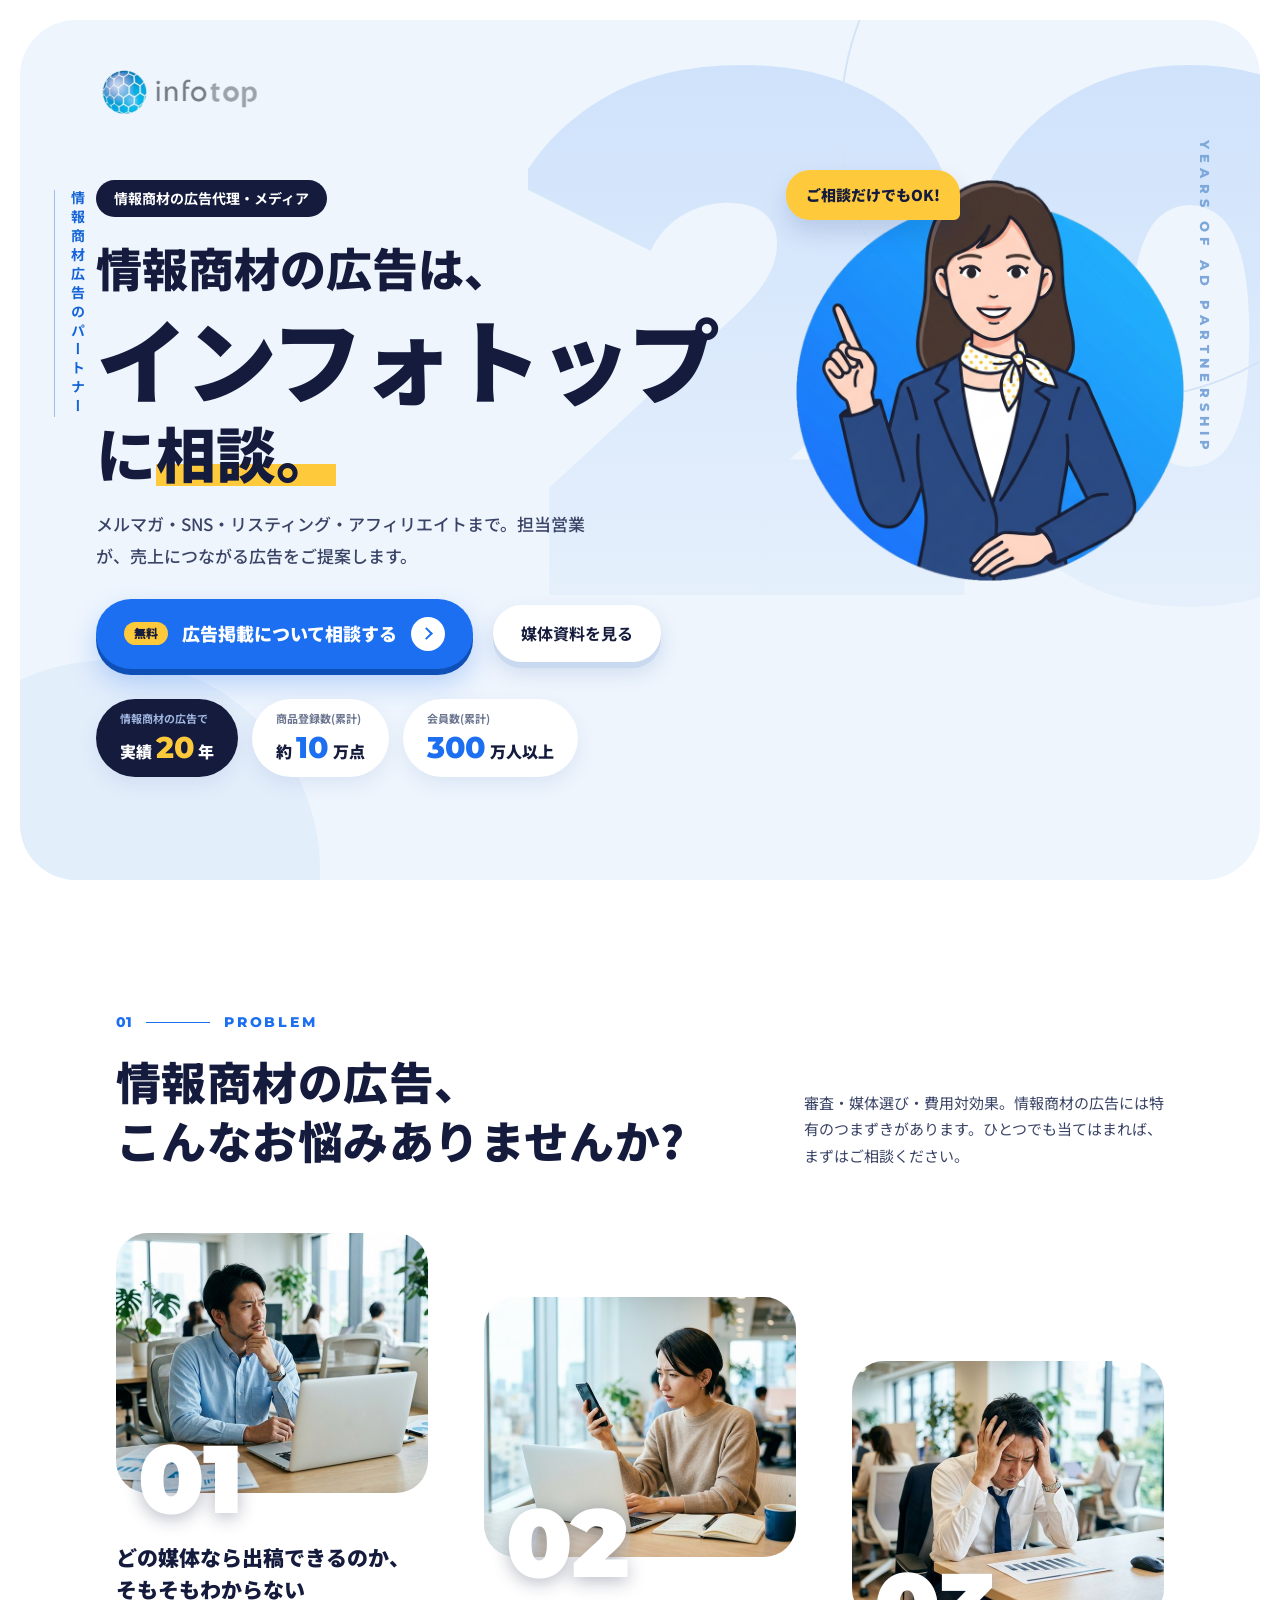
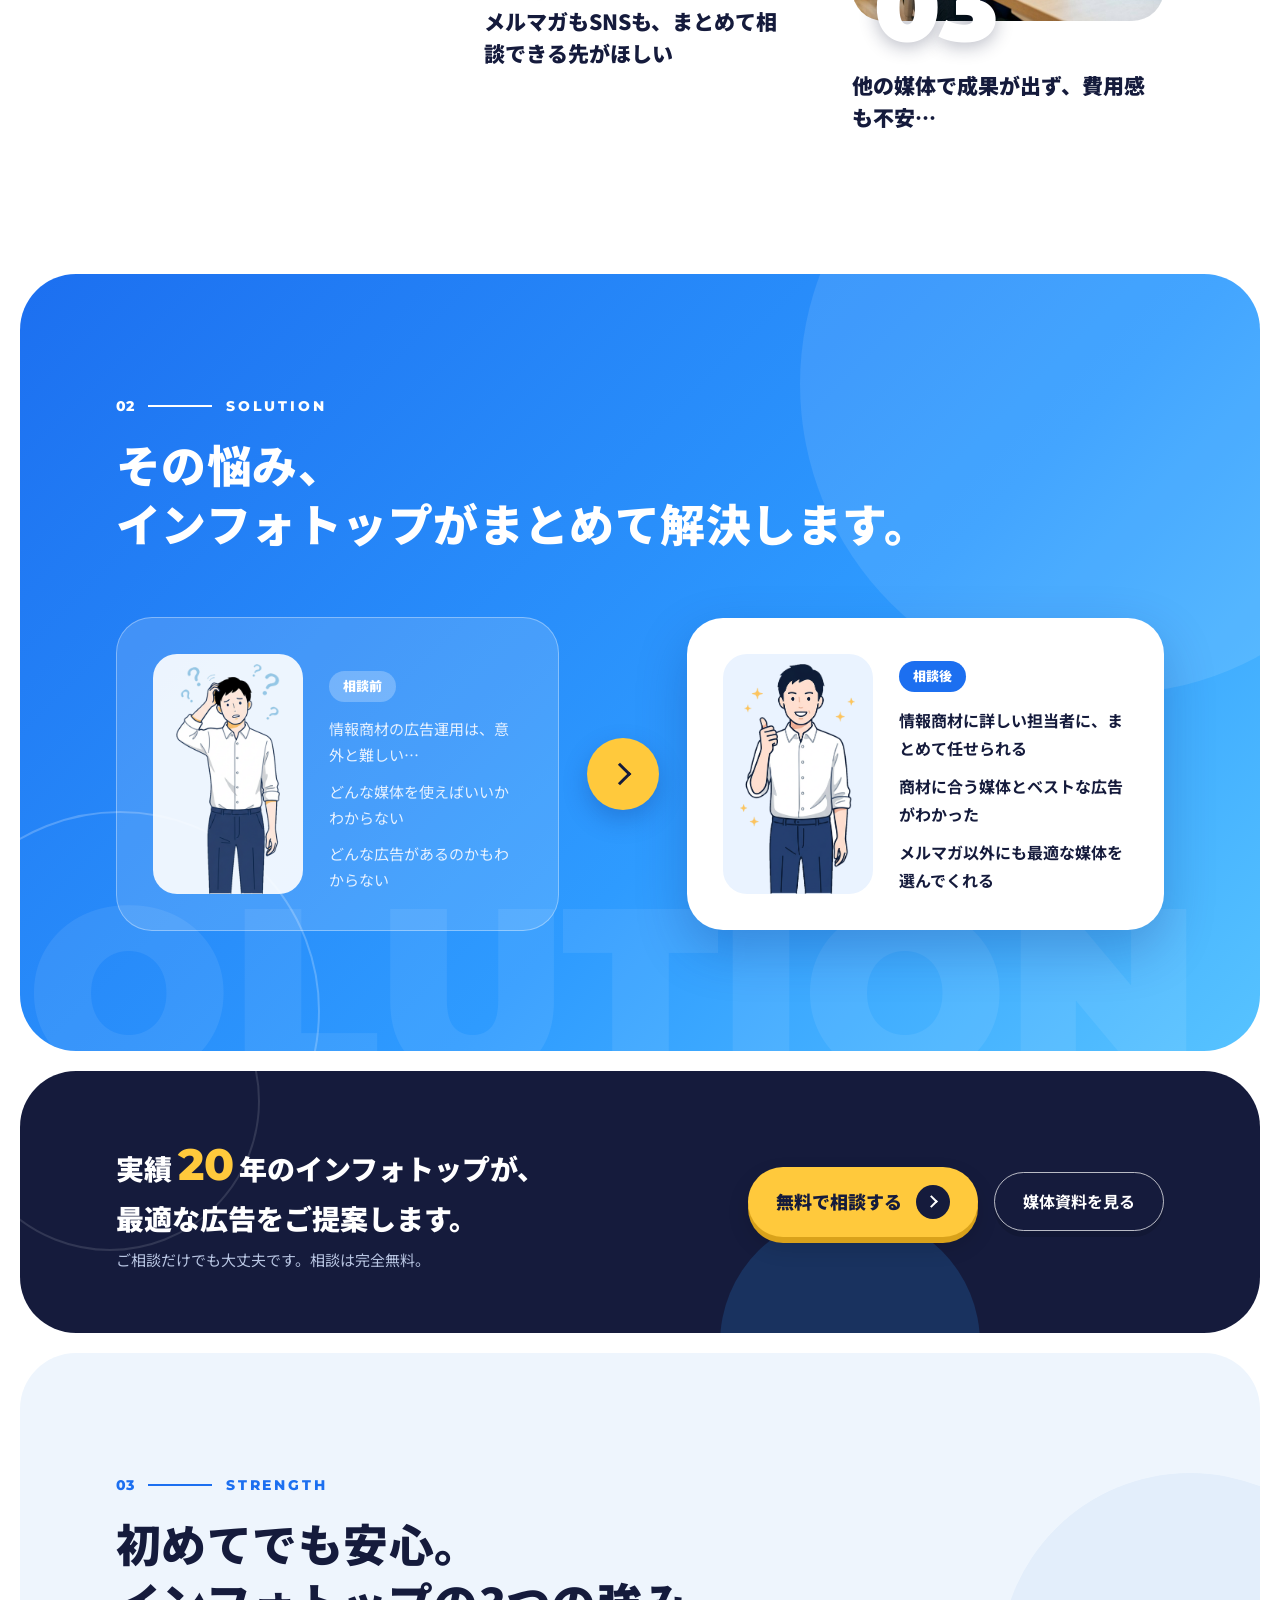
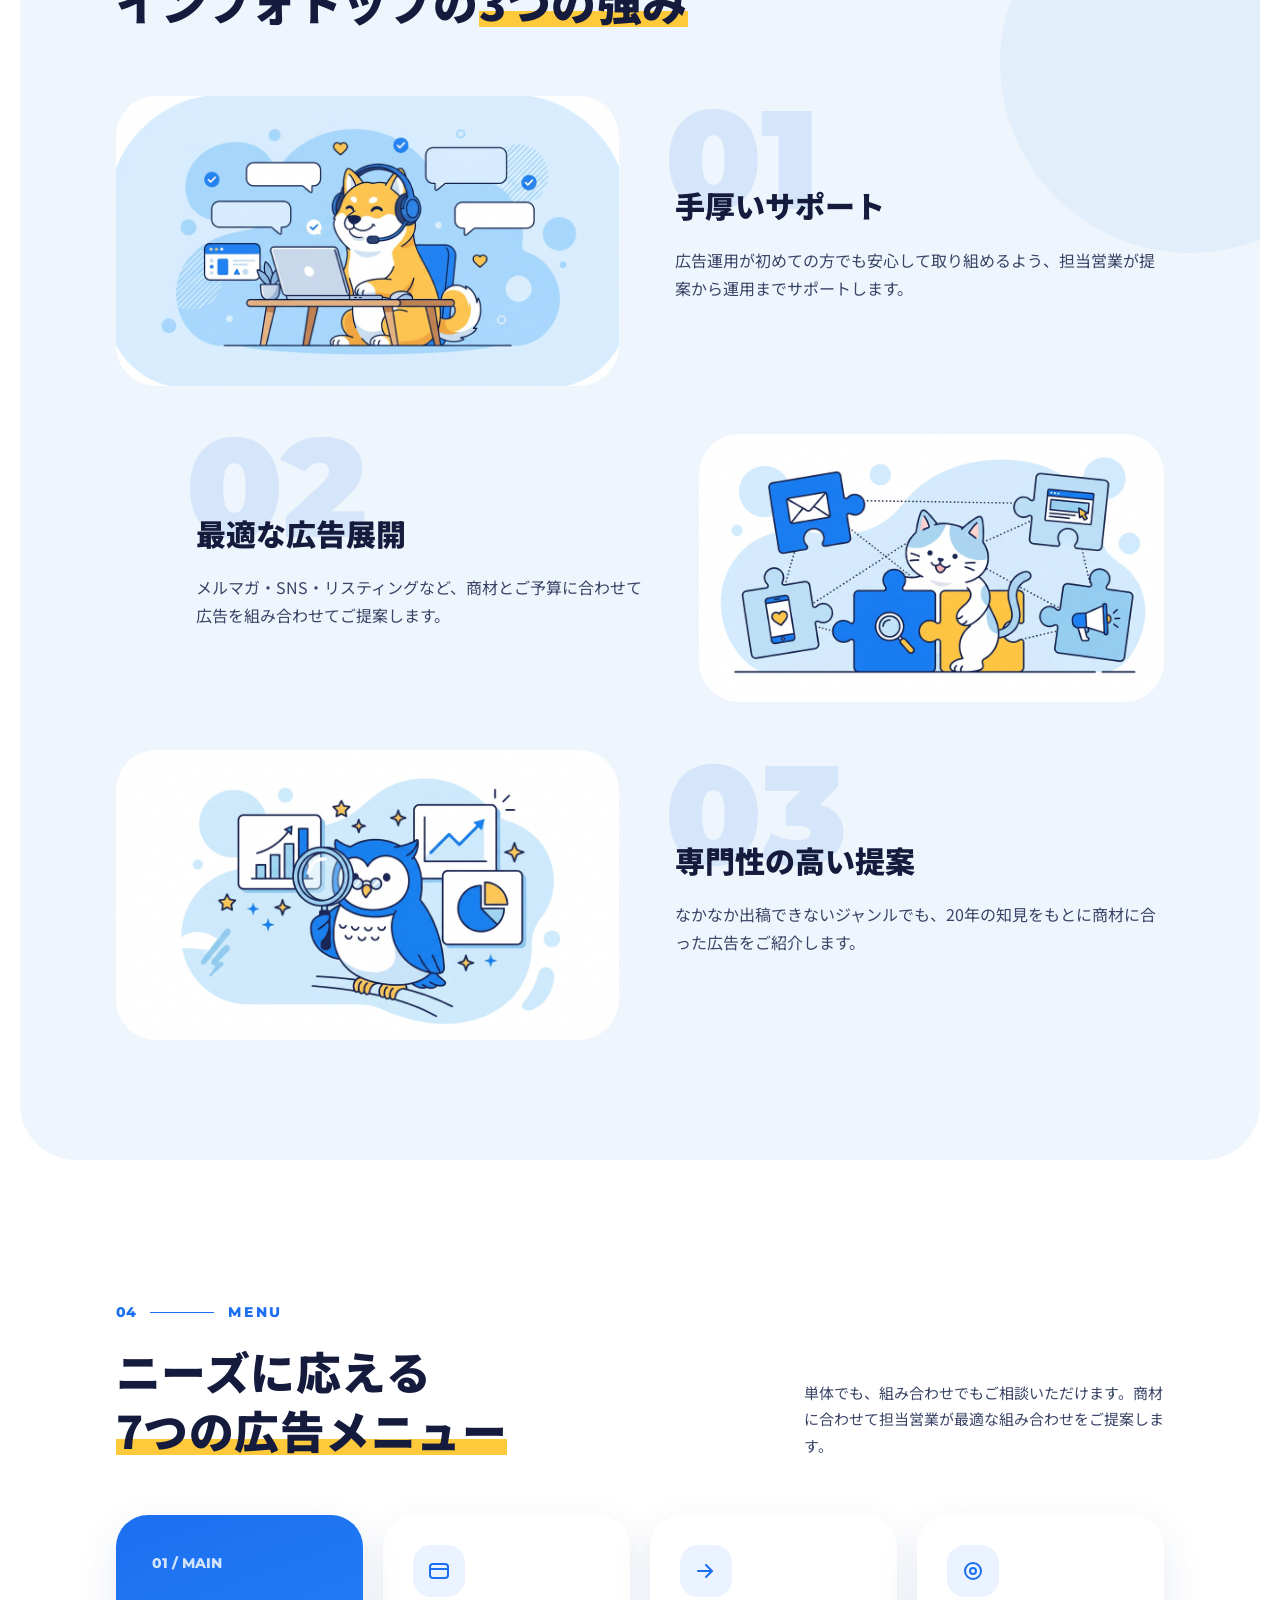
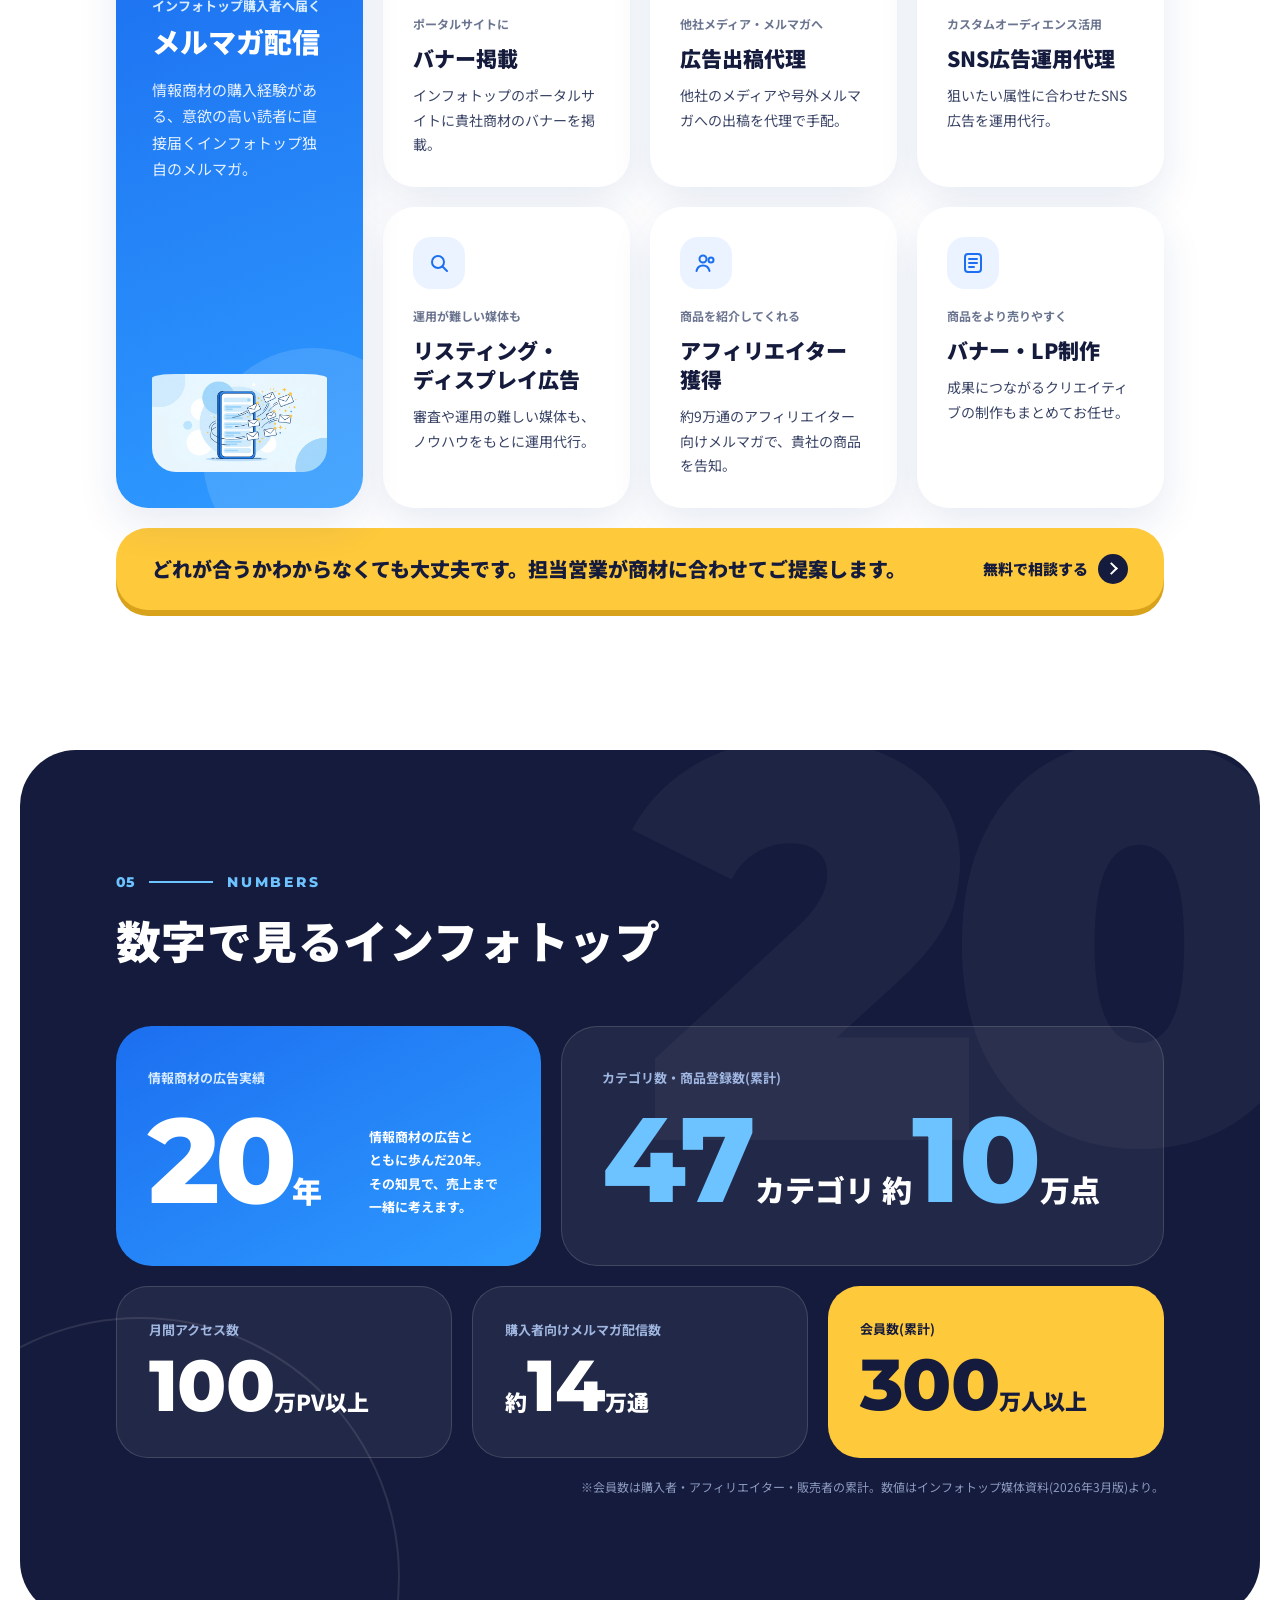
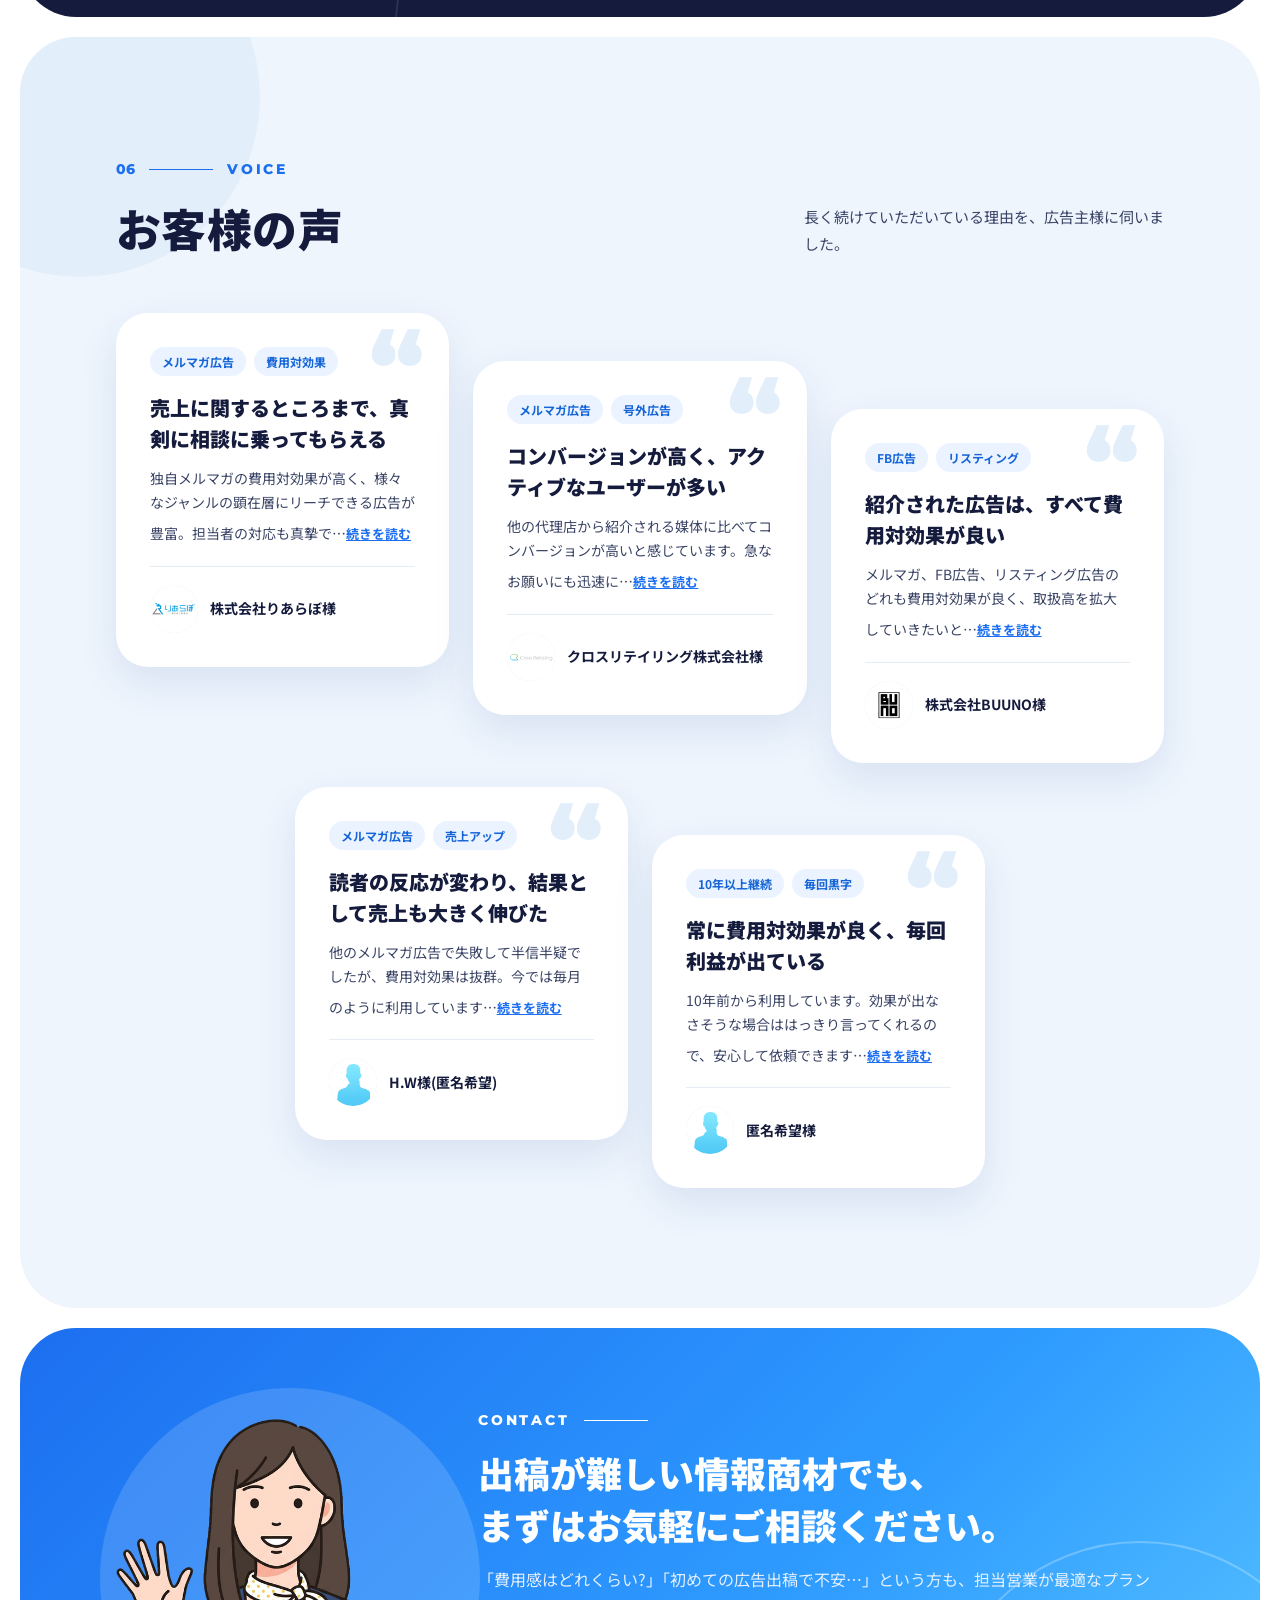
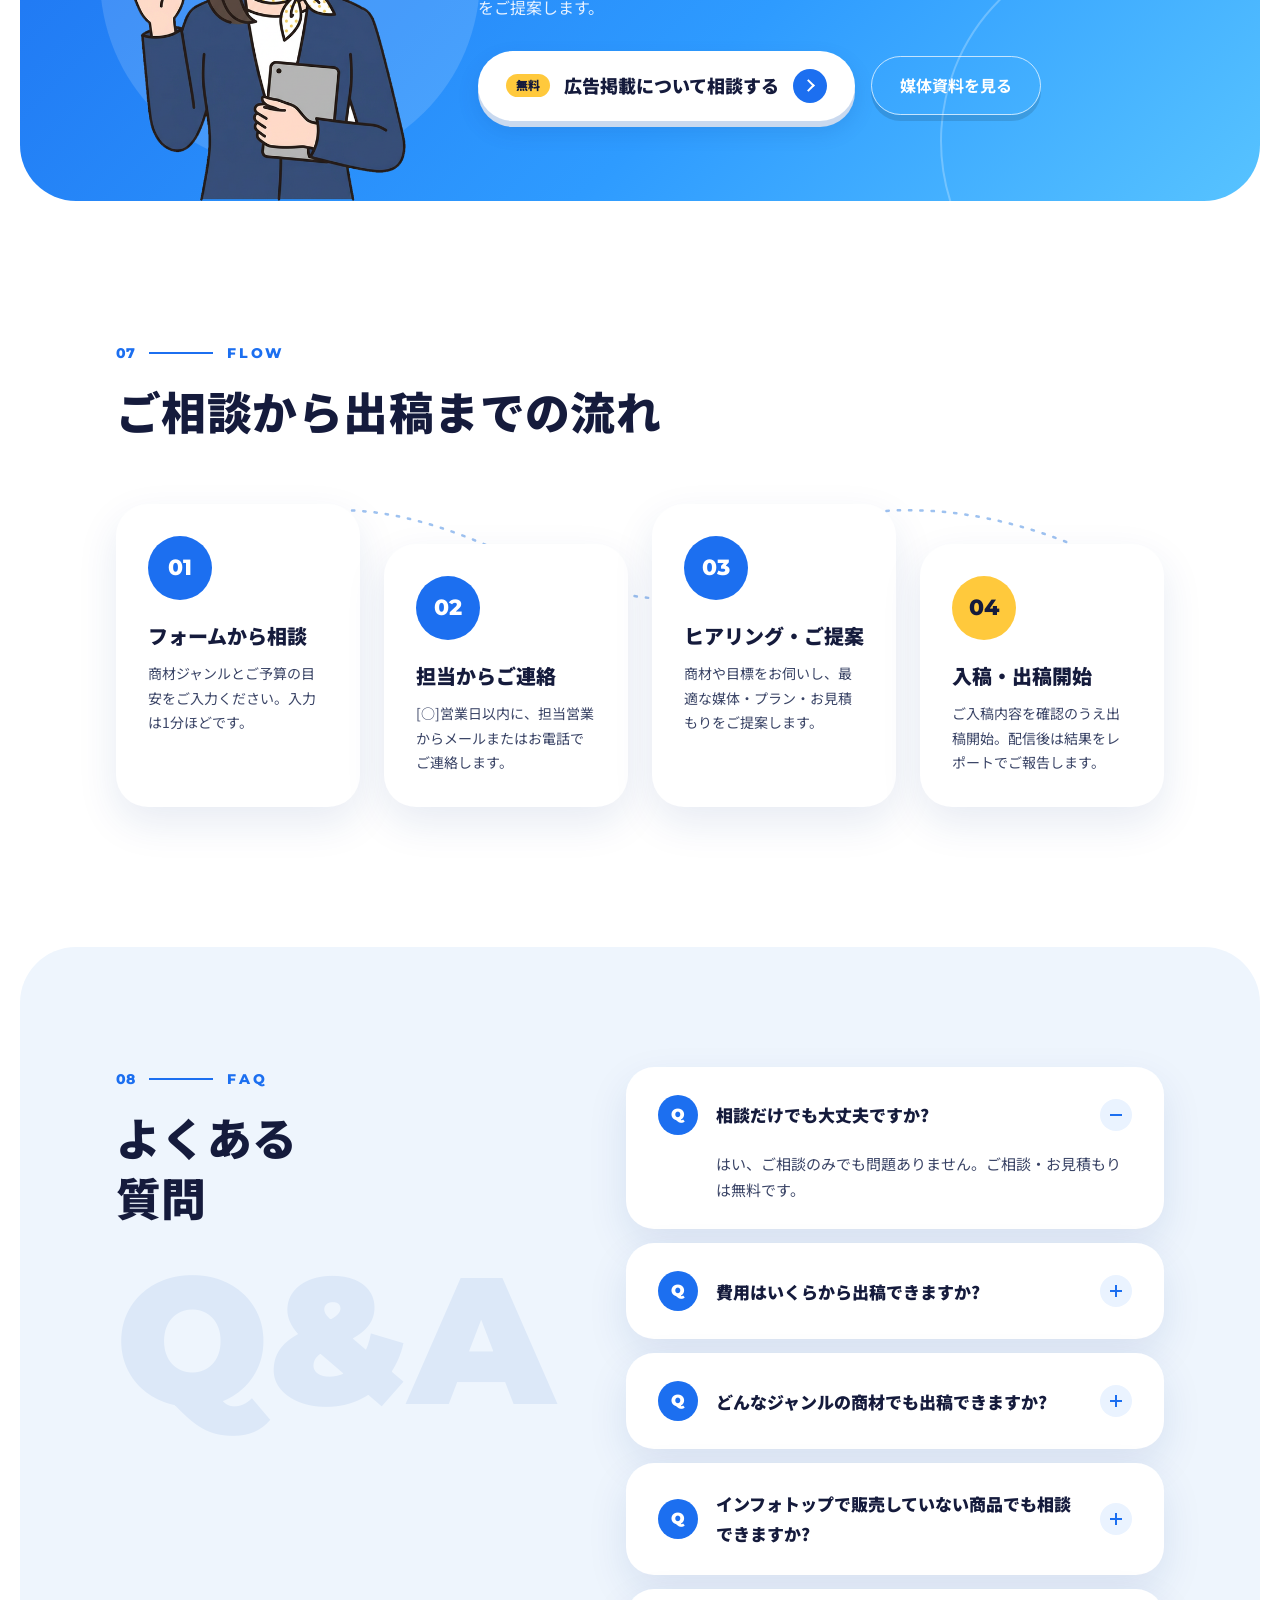
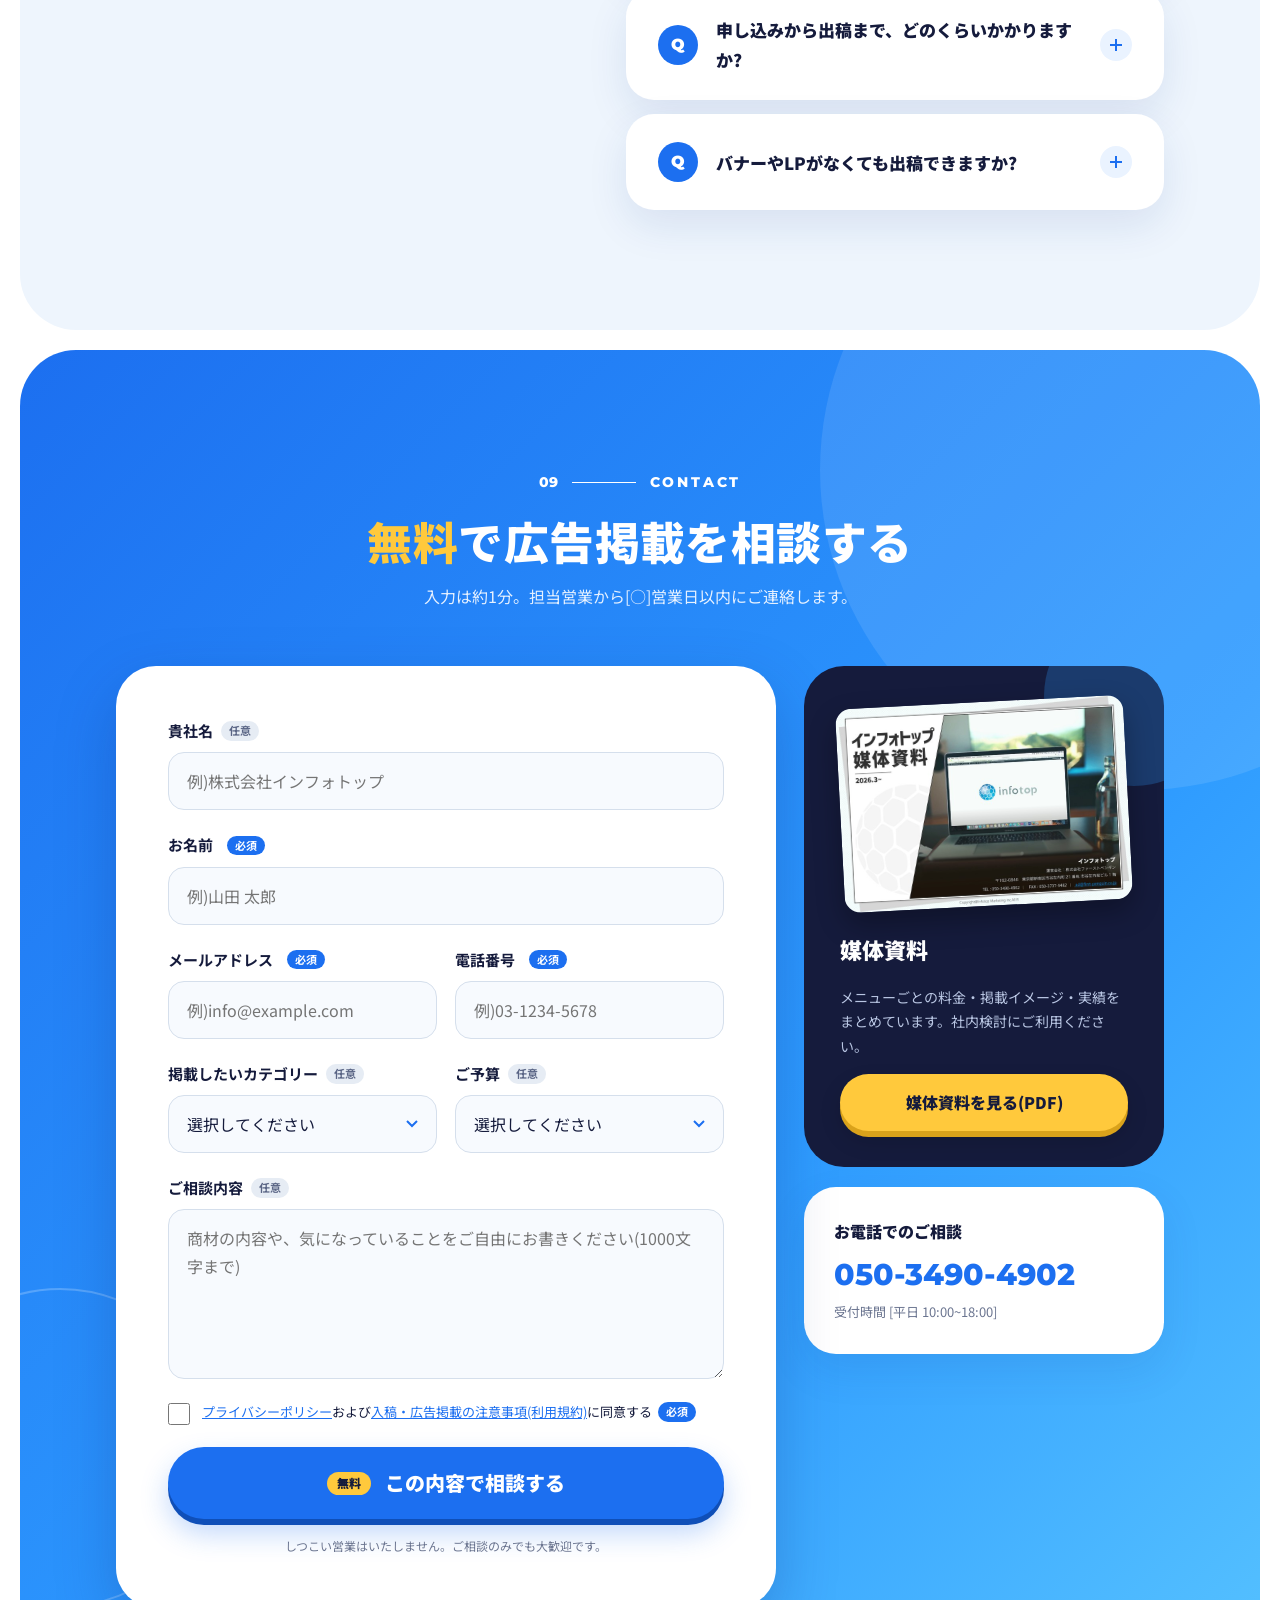
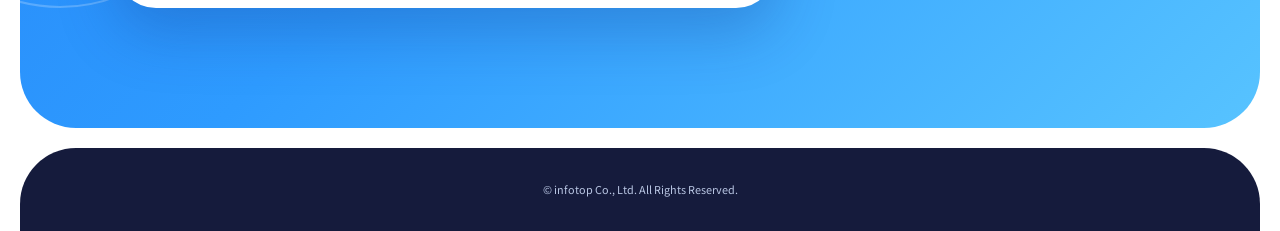
==== commit ef04a69e: "infotop-ad: フォームの同意文を13pxにし、幅に余裕があるときは1行表示に Co-Authored-By: Claude Opus 5.5 <noreply@anthropic.com>" ====
--- a/infotop-ad/index.html
+++ b/infotop-ad/index.html
@@ -19,7 +19,7 @@
 <link rel="preconnect" href="https://fonts.googleapis.com">
 <link rel="preconnect" href="https://fonts.gstatic.com" crossorigin>
 <link href="https://fonts.googleapis.com/css2?family=Montserrat:wght@600;800;900&family=Noto+Sans+JP:wght@400;500;700;900&display=swap" rel="stylesheet">
-<link rel="stylesheet" href="css/style.css?v=20261030c">
+<link rel="stylesheet" href="css/style.css?v=20261030d">
 </head>
 <body>
 
@@ -501,6 +501,6 @@
   <a href="#media" class="btn btn--navy float-cta__sub">媒体資料</a>
 </nav>
 
-<script src="js/main.js?v=20261030c"></script>
+<script src="js/main.js?v=20261030d"></script>
 </body>
 </html>
--- a/infotop-ad/css/style.css
+++ b/infotop-ad/css/style.css
@@ -353,7 +353,10 @@
 .lp-form__input:focus { outline: none; border-color: var(--blue); background: var(--white); box-shadow: 0 0 0 4px rgba(28, 111, 240, .15); }
 .lp-form__select { appearance: none; -webkit-appearance: none; background-image: url("data:image/svg+xml,%3Csvg xmlns='http://www.w3.org/2000/svg' width='12' height='8' viewBox='0 0 12 8'%3E%3Cpath d='M1 1l5 5 5-5' fill='none' stroke='%231C6FF0' stroke-width='2'/%3E%3C/svg%3E"); background-repeat: no-repeat; background-position: right 18px center; padding-right: 44px; }
 .lp-form__textarea { min-height: 150px; resize: vertical; }
-.lp-form__agree { display: flex; align-items: flex-start; gap: 12px; font-size: 14px; }
+.lp-form__agree { display: flex; align-items: flex-start; gap: 12px; font-size: 13px; }
+/* フォームの幅に余裕があるときは同意文を1行に(埋め込み先の幅で判定) */
+.lp-form { container-type: inline-size; }
+@container (min-width: 540px) { .lp-form__agree label { white-space: nowrap; } }
 .lp-form__agree input { width: 22px; height: 22px; margin: 2px 0 0; flex: none; accent-color: var(--blue); }
 .lp-form__submit { width: 100%; font-size: 20px; min-height: 72px; font-family: inherit; }
 .lp-form__note { margin-top: -6px; text-align: center; font-size: 12px; color: var(--muted); }
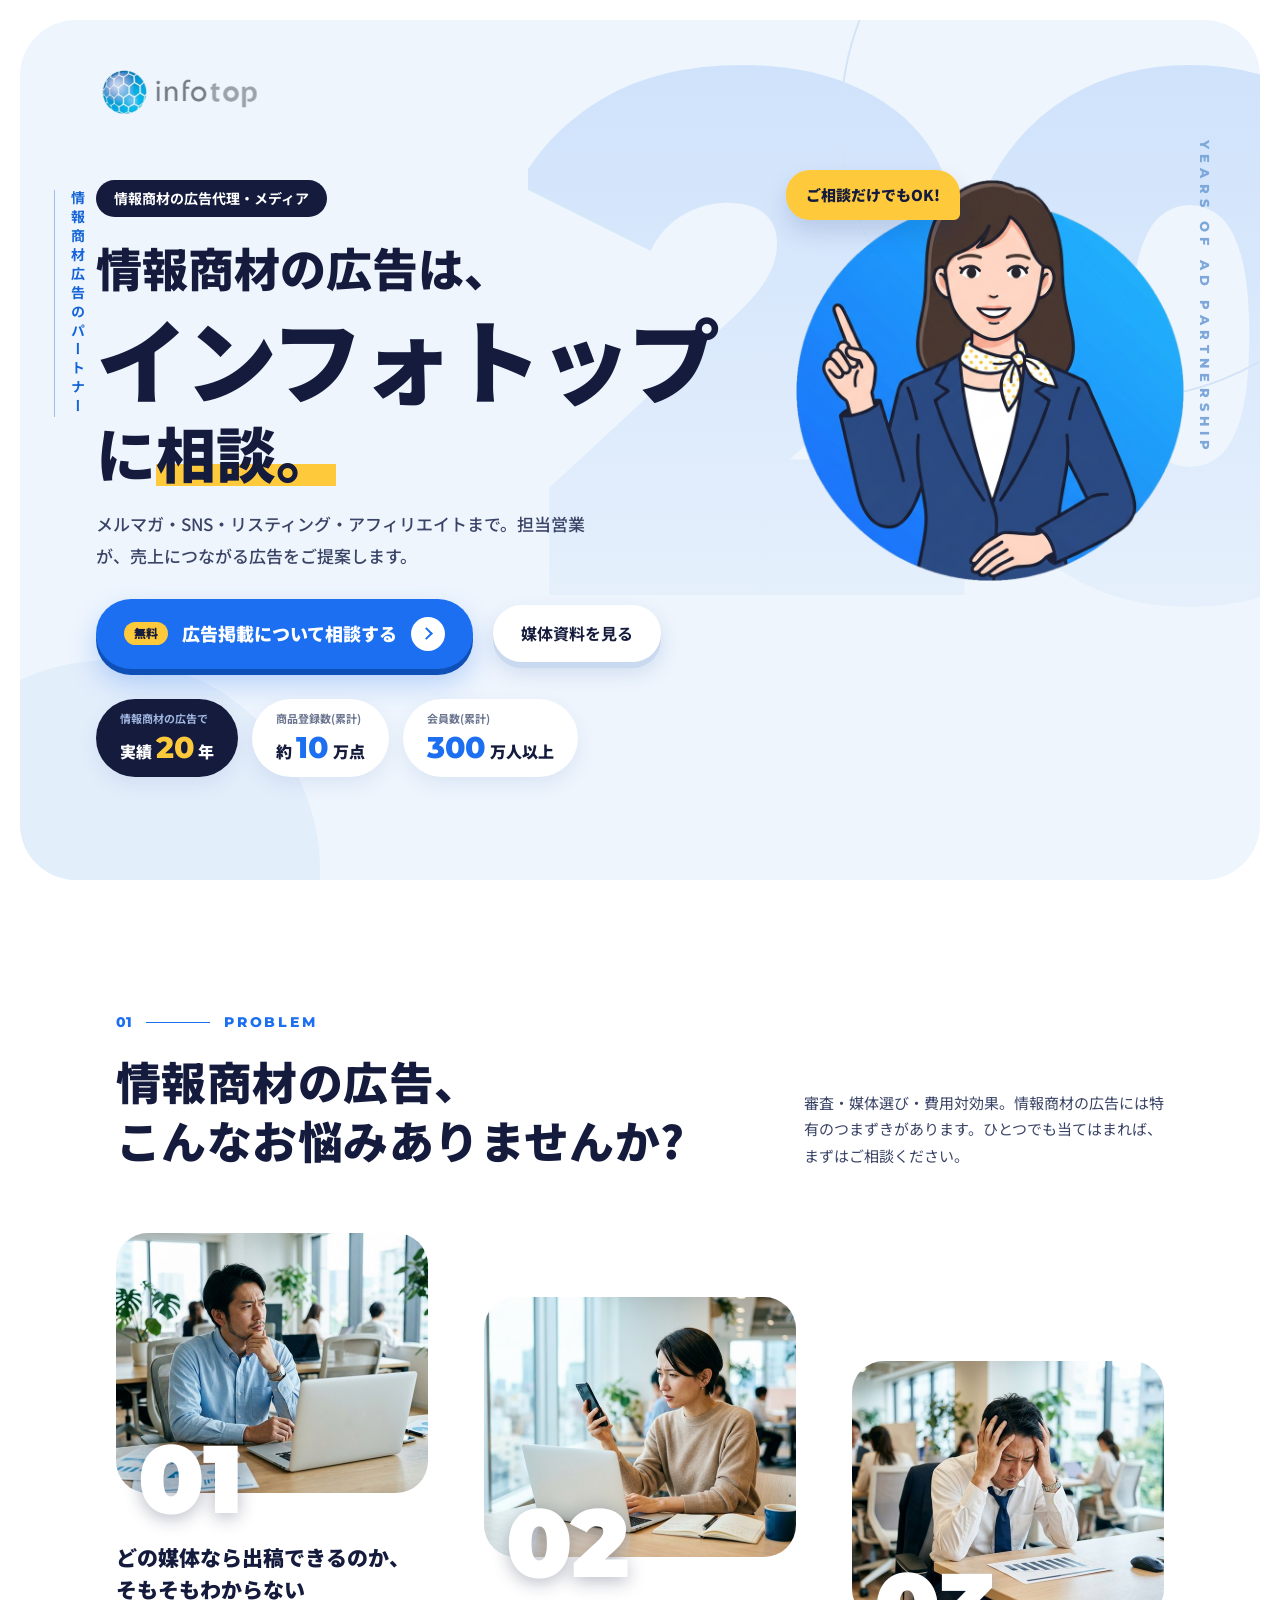
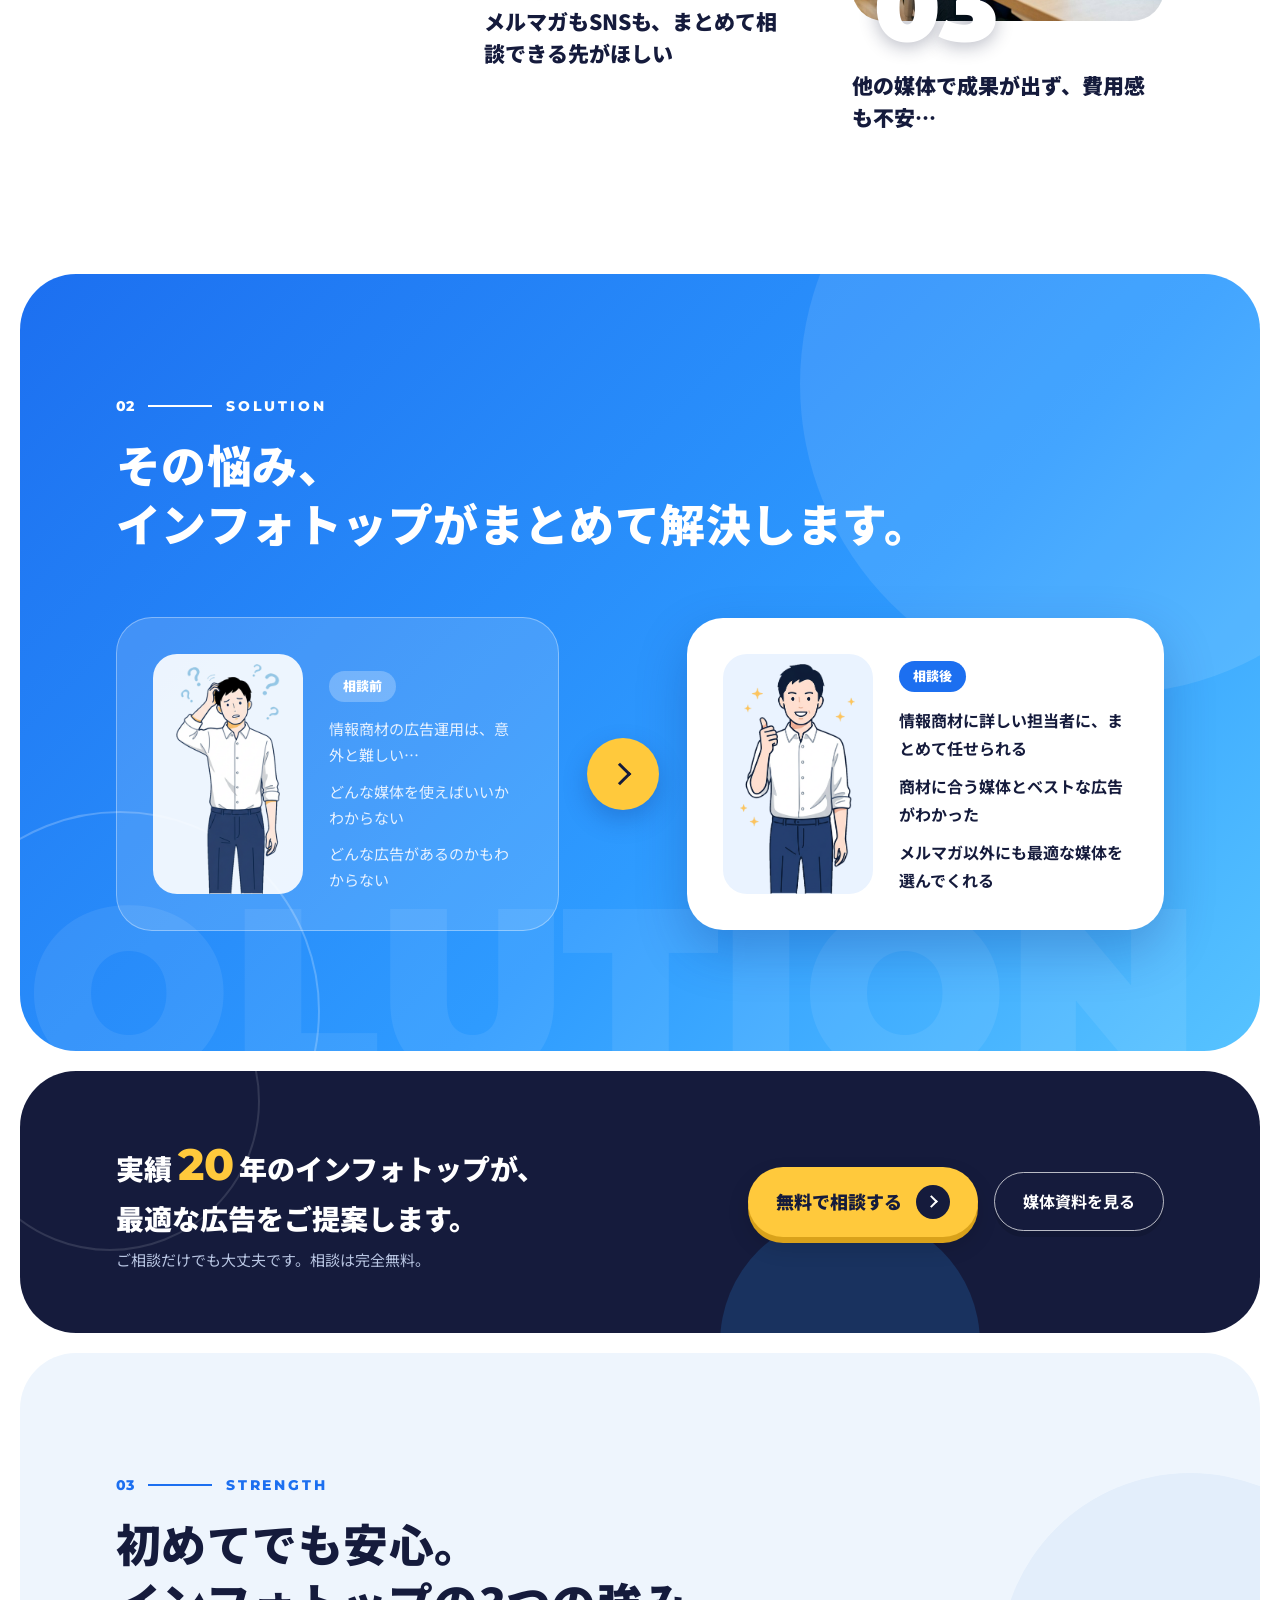
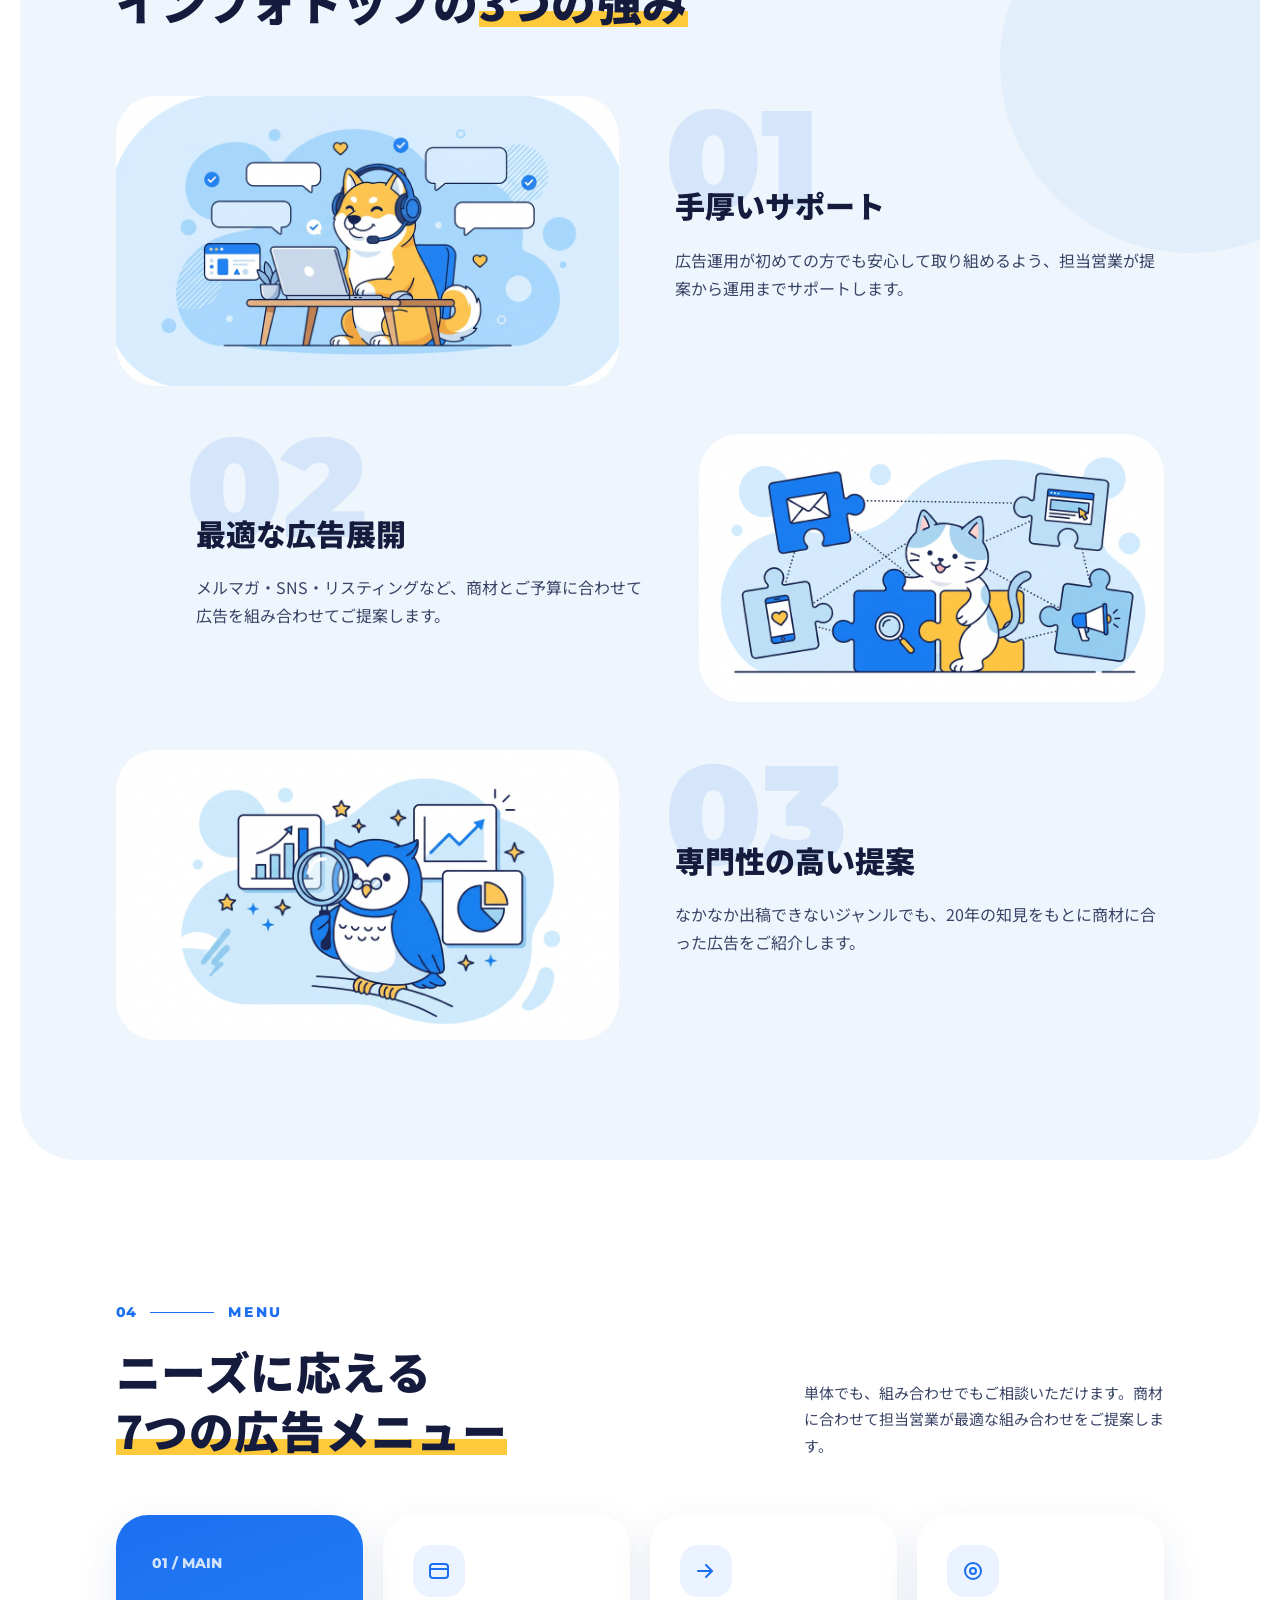
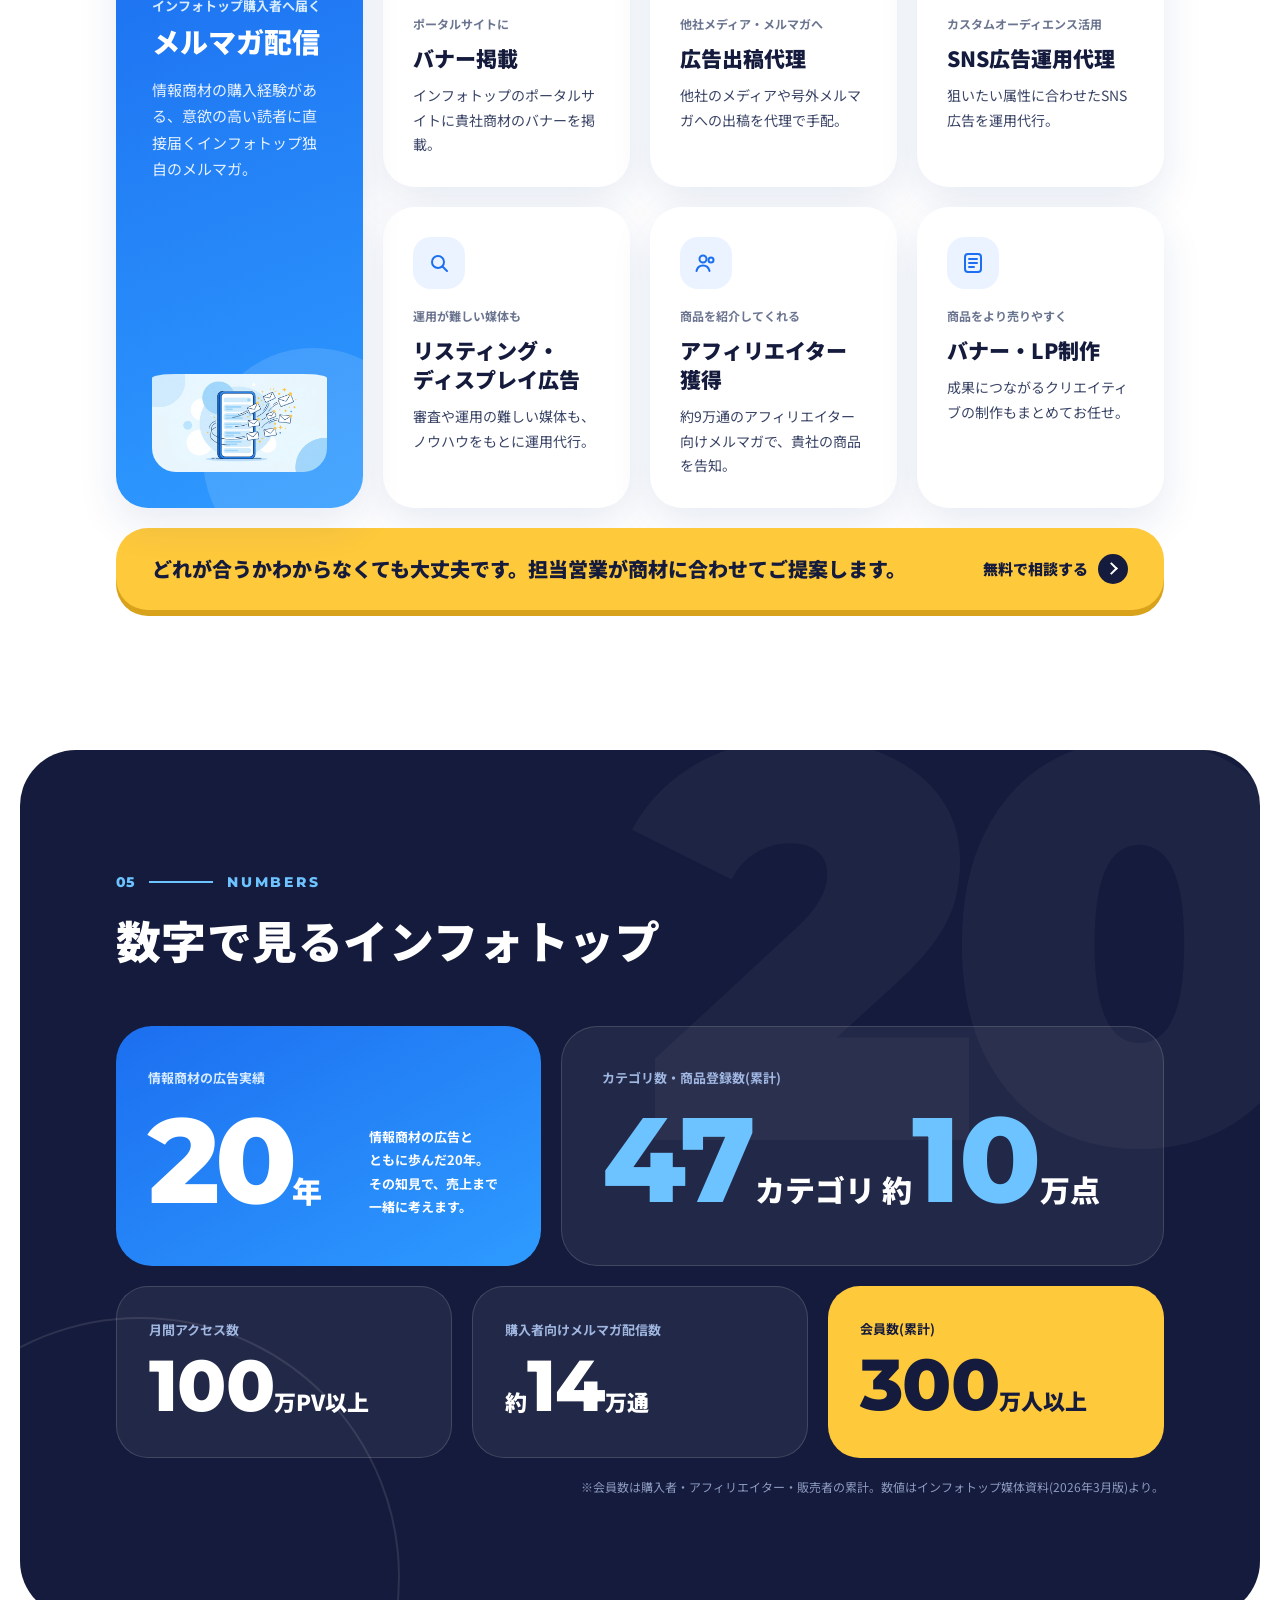
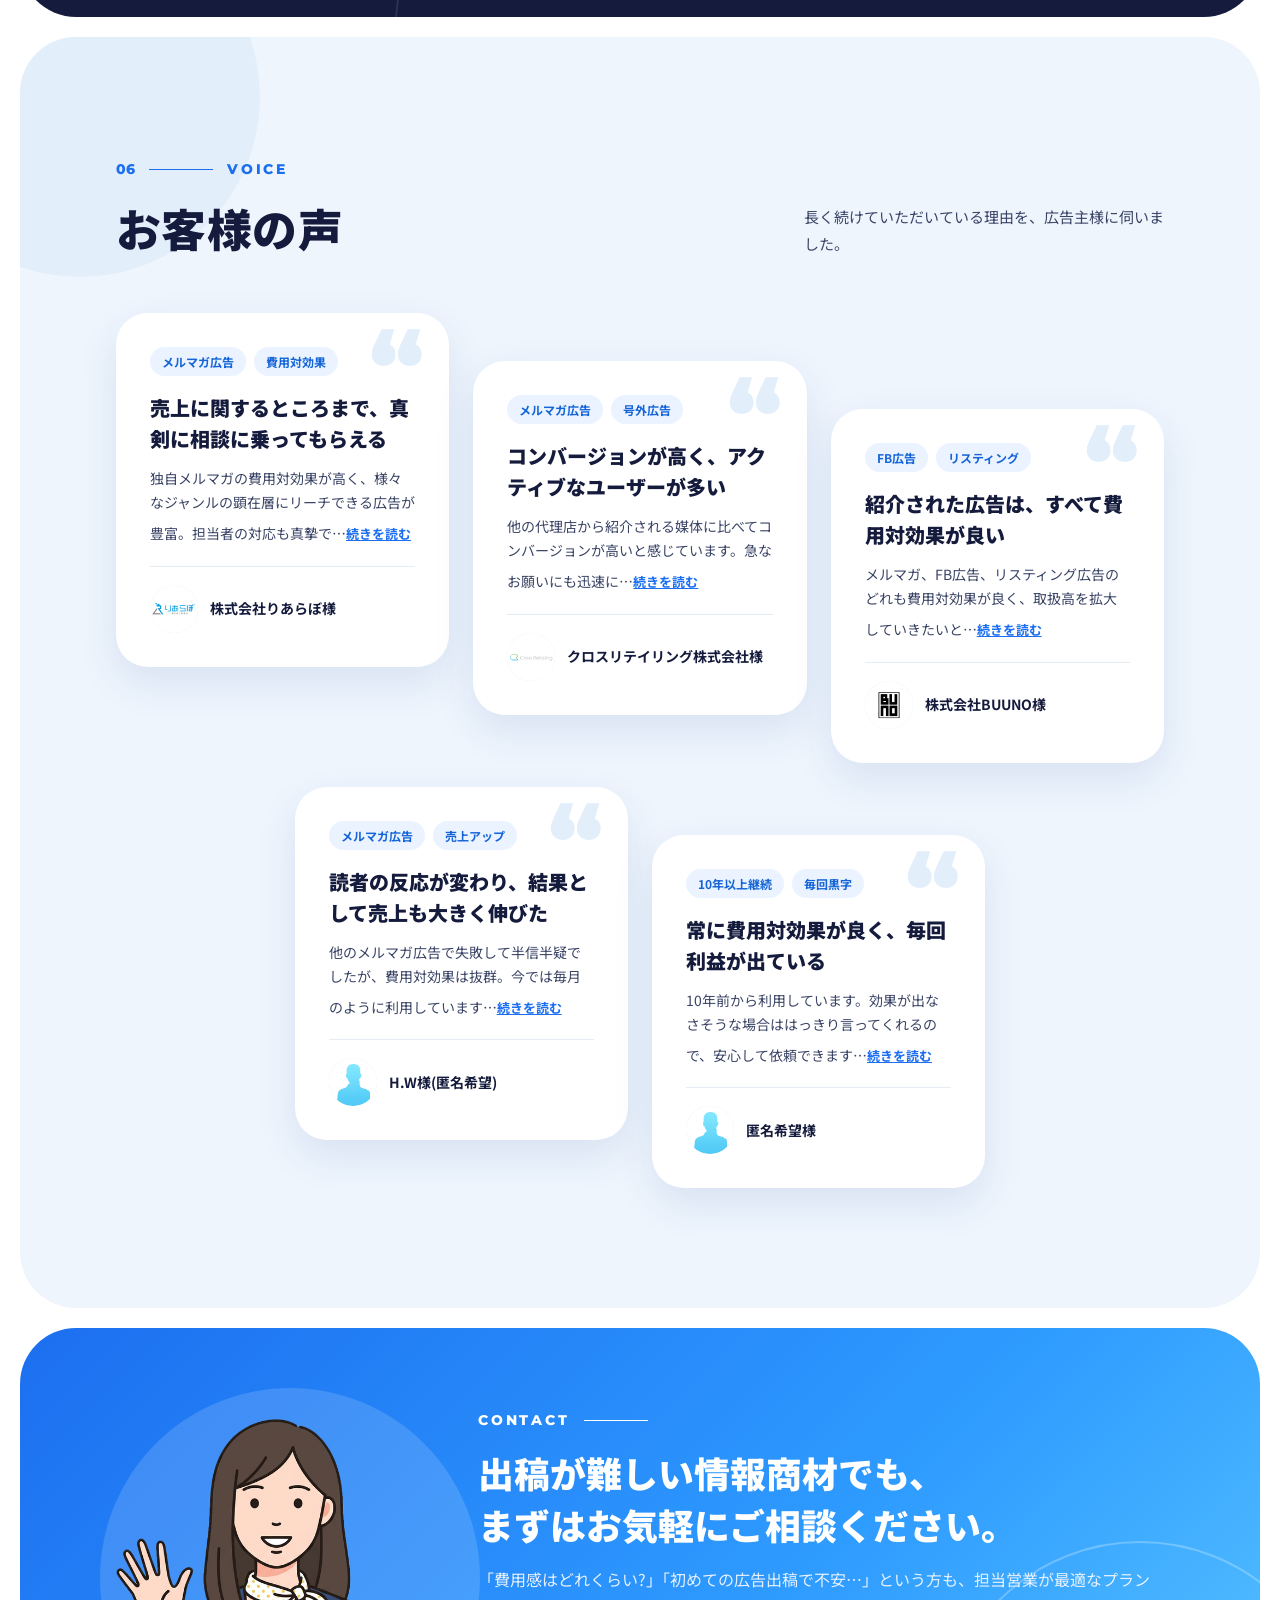
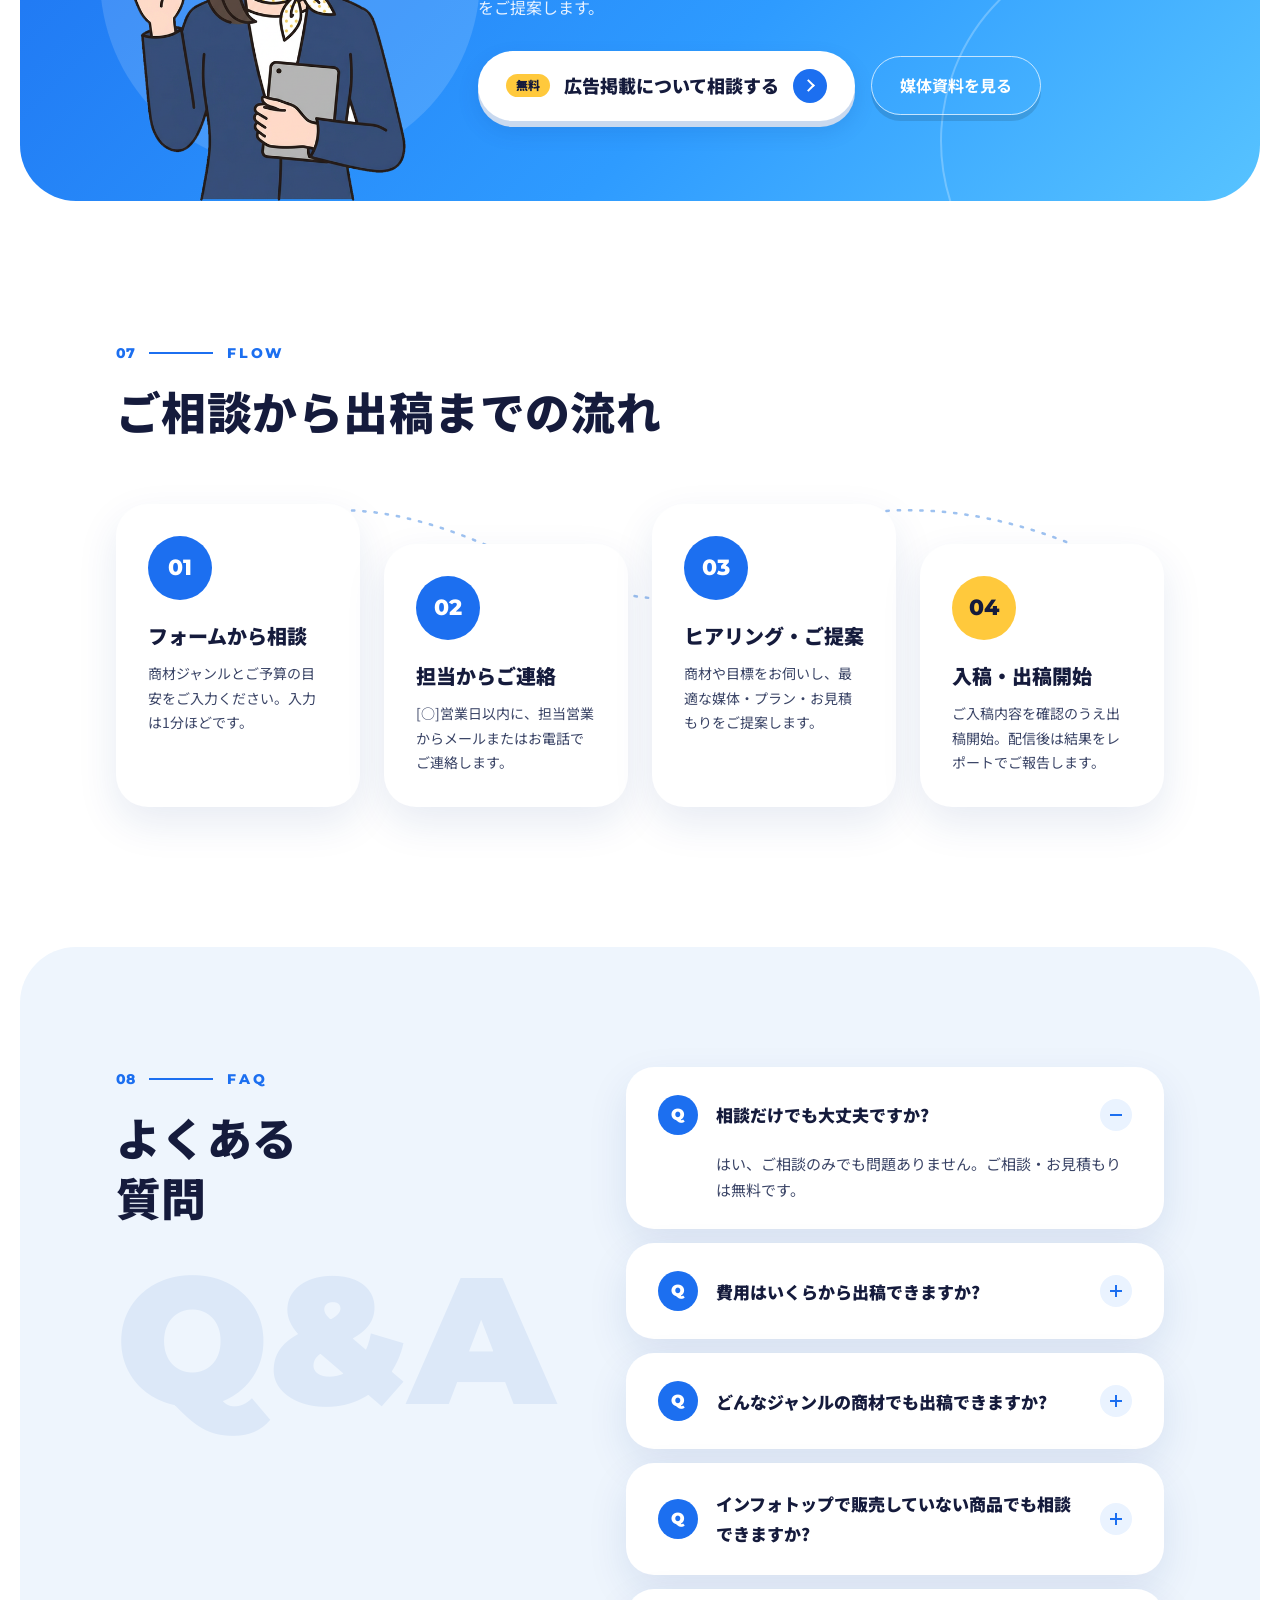
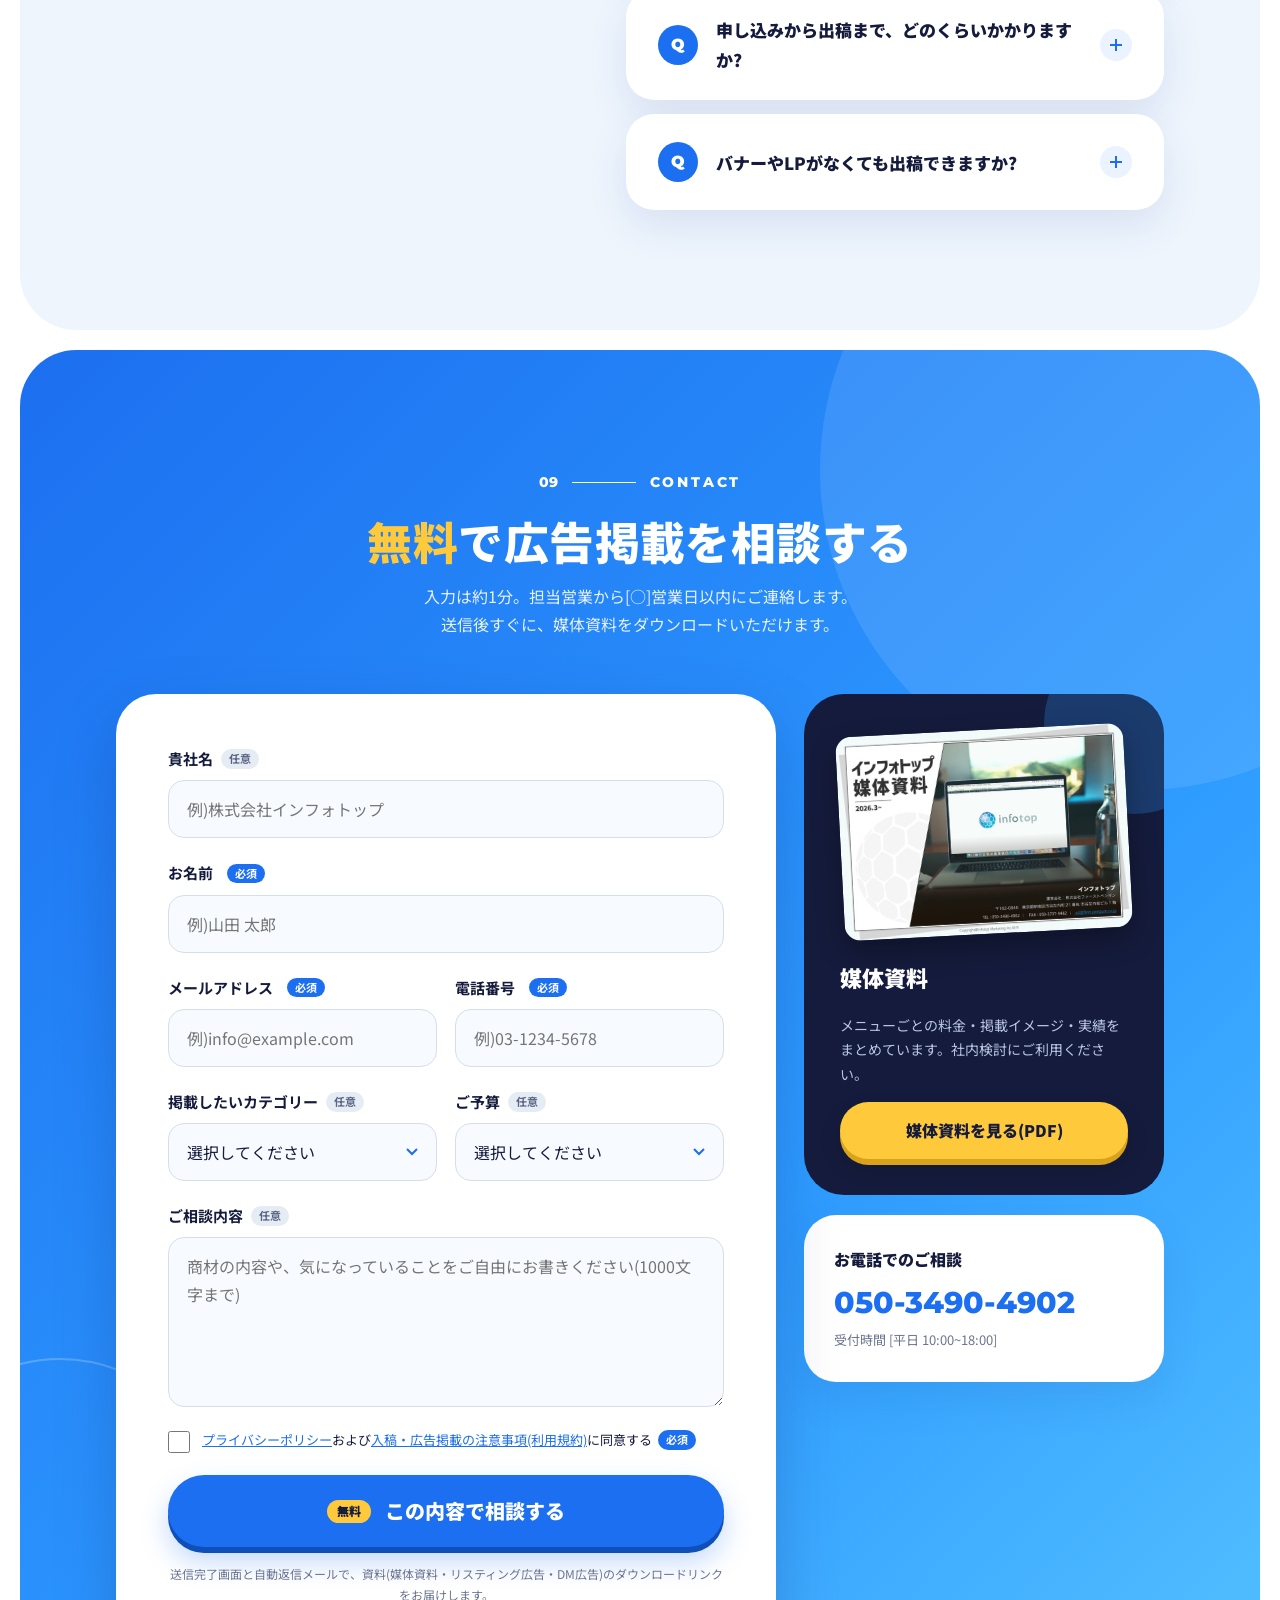
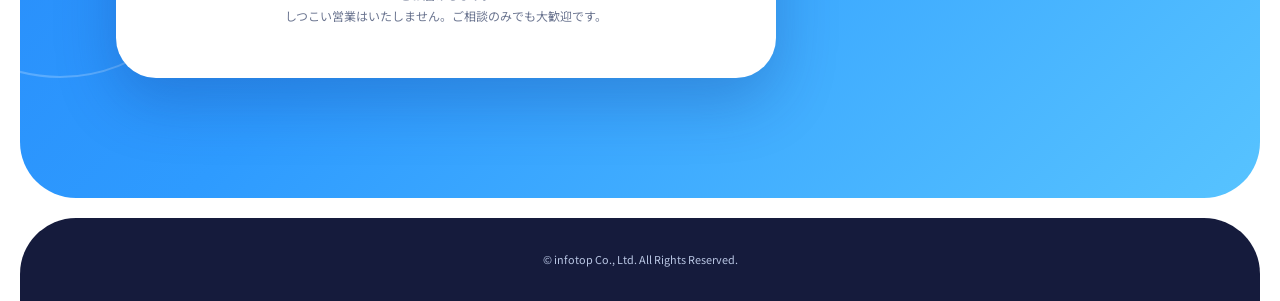
==== commit 52d23aac: "infotop-ad: 送信完了ページ(資料ダウンロード)と自動返信メールの設定指示書を追加 - thanks.html:媒体資料・リスティング広告・DM広告のダウンロードボタン(noindex) -" ====
--- a/infotop-ad/index.html
+++ b/infotop-ad/index.html
@@ -16,10 +16,15 @@
 <meta property="og:locale" content="ja_JP">
 <meta name="twitter:card" content="summary_large_image">
 <meta name="format-detection" content="telephone=no">
+<link rel="icon" href="favicon.ico" sizes="any">
+<link rel="icon" type="image/png" sizes="32x32" href="images/favicon-32.png">
+<link rel="icon" type="image/png" sizes="192x192" href="images/icon-192.png">
+<link rel="apple-touch-icon" href="images/apple-touch-icon.png">
+<meta name="theme-color" content="#1C6FF0">
 <link rel="preconnect" href="https://fonts.googleapis.com">
 <link rel="preconnect" href="https://fonts.gstatic.com" crossorigin>
 <link href="https://fonts.googleapis.com/css2?family=Montserrat:wght@600;800;900&family=Noto+Sans+JP:wght@400;500;700;900&display=swap" rel="stylesheet">
-<link rel="stylesheet" href="css/style.css?v=20261030d">
+<link rel="stylesheet" href="css/style.css?v=20261112a">
 </head>
 <body>
 
@@ -410,7 +415,7 @@
       <div class="contact__head">
         <p class="eyebrow eyebrow--white"><span>09</span><span class="eyebrow__rule"></span><span class="eyebrow__label">CONTACT</span></p>
         <h2 id="contact-title" class="h2 h2--white"><span class="text-yellow">無料</span>で<br class="sp-only">広告掲載を相談する</h2>
-        <p class="contact__lead">入力は約1分。担当営業から[○]営業日以内にご連絡します。</p>
+        <p class="contact__lead">入力は約1分。担当営業から[○]営業日以内にご連絡します。<br>送信後すぐに、媒体資料をダウンロードいただけます。</p>
       </div>
       <div class="contact__grid">
 
@@ -465,7 +470,7 @@
               <input type="hidden" name="入力必須[]" value="同意事項">
             </div>
             <button type="submit" class="btn btn--primary lp-form__submit"><span class="badge-free">無料</span>この内容で相談する</button>
-            <p class="lp-form__note">しつこい営業はいたしません。ご相談のみでも大歓迎です。</p>
+            <p class="lp-form__note">送信完了画面と自動返信メールで、資料(媒体資料・リスティング広告・DM広告)のダウンロードリンクをお届けします。<br>しつこい営業はいたしません。ご相談のみでも大歓迎です。</p>
           </form>
         </div>
         <!-- ▲▲▲ フォーム埋め込みブロック ここまで ▲▲▲ -->
@@ -501,6 +506,6 @@
   <a href="#media" class="btn btn--navy float-cta__sub">媒体資料</a>
 </nav>
 
-<script src="js/main.js?v=20261030d"></script>
+<script src="js/main.js?v=20261112a"></script>
 </body>
 </html>
--- a/infotop-ad/css/style.css
+++ b/infotop-ad/css/style.css
@@ -575,3 +575,53 @@
   .float-cta__sub { display: flex; font-size: 13px; box-shadow: 0 4px 0 #070B22 !important; }
   .float-cta .btn:active { transform: translateY(4px); box-shadow: none !important; }
 }
+
+/* ---------- 16. 送信完了(サンクス)ページ:thanks.html ---------- */
+.page-thanks .site-header { left: calc(var(--gutter) + 56px); }
+.thanks { min-height: calc(100vh - 120px); }
+.deco-circle--thanks-a { right: -160px; top: -200px; width: 560px; height: 560px; border: 2px solid #D3E4F8; }
+.deco-circle--thanks-b { left: -120px; bottom: -180px; width: 420px; height: 420px; background: var(--light-2); }
+.thanks__inner { padding-top: 150px; }
+.thanks__head { text-align: center; }
+.thanks__check { display: inline-block; position: relative; width: 72px; height: 72px; border-radius: 50%; background: var(--blue); box-shadow: 0 12px 28px rgba(28, 111, 240, .3); }
+.thanks__check::after { content: ""; position: absolute; left: 25px; top: 18px; width: 18px; height: 30px; border-right: 4px solid var(--white); border-bottom: 4px solid var(--white); transform: rotate(45deg); }
+.thanks__eyebrow { justify-content: center; margin-top: 20px; }
+.thanks__title { margin-top: 8px; }
+.thanks__lead { margin: 20px auto 0; max-width: 720px; font-size: 15px; color: var(--text-2); }
+.thanks__docs { margin-top: 56px; }
+.thanks__docs-title { font-size: 22px; font-weight: 900; text-align: center; }
+.doc-list { display: grid; grid-template-columns: repeat(3, minmax(0, 1fr)); gap: 24px; margin-top: 28px; }
+.doc-card { display: flex; flex-direction: column; background: var(--white); border-radius: 32px; box-shadow: var(--shadow); overflow: hidden; }
+.doc-card__fig { aspect-ratio: 720 / 510; background: #EAF3FF; display: flex; align-items: center; justify-content: center; overflow: hidden; }
+.doc-card__fig img { width: 100%; height: 100%; object-fit: cover; }
+.doc-card__fig--icon svg { width: 72px; height: 72px; fill: none; stroke: var(--blue); stroke-width: 1.6; stroke-linecap: round; stroke-linejoin: round; }
+.doc-card__body { display: flex; flex-direction: column; gap: 8px; flex: 1; padding: 24px 26px 28px; }
+.doc-card__tag { align-self: flex-start; font-size: 12px; font-weight: 700; padding: 3px 12px; border-radius: 999px; background: #EAF3FF; color: #1565D8; }
+.doc-card__title { font-size: 18px; font-weight: 900; line-height: 1.5; }
+.doc-card__text { font-size: 14px; color: var(--text-2); }
+.doc-card__btn { margin-top: auto; font-size: 16px; min-height: 54px; padding: 12px 14px 12px 22px; }
+.doc-card__btn .btn__arrow::after { transform: translateY(-2px) rotate(135deg); }
+.thanks__note { margin-top: 18px; font-size: 13px; color: var(--muted); text-align: center; }
+.thanks__foot { display: flex; align-items: center; justify-content: center; gap: 24px; margin-top: 48px; flex-wrap: wrap; }
+.thanks__tel { text-align: center; padding: 20px 36px; }
+.thanks__tel .tel-card__num { font-size: 26px; }
+
+@media (max-width: 900px) {
+  .page-thanks { padding-bottom: 0; }
+  .page-thanks .site-header { left: calc(var(--gutter) + 22px); }
+  .thanks__inner { padding-top: 96px; }
+  .thanks__check { width: 56px; height: 56px; }
+  .thanks__check::after { left: 19px; top: 13px; width: 14px; height: 24px; }
+  .thanks__lead { font-size: 13px; text-align: left; }
+  .thanks__docs { margin-top: 36px; }
+  .thanks__docs-title { font-size: 17px; }
+  .doc-list { grid-template-columns: minmax(0, 1fr); gap: 14px; margin-top: 18px; }
+  .doc-card { border-radius: 24px; }
+  .doc-card__fig { aspect-ratio: 16 / 7; }
+  .doc-card__fig--icon svg { width: 48px; height: 48px; }
+  .doc-card__body { padding: 18px 18px 20px; }
+  .doc-card__title { font-size: 16px; }
+  .doc-card__text { font-size: 13px; }
+  .thanks__note { text-align: left; font-size: 12px; }
+  .thanks__foot { flex-direction: column; align-items: stretch; gap: 12px; margin-top: 32px; }
+}
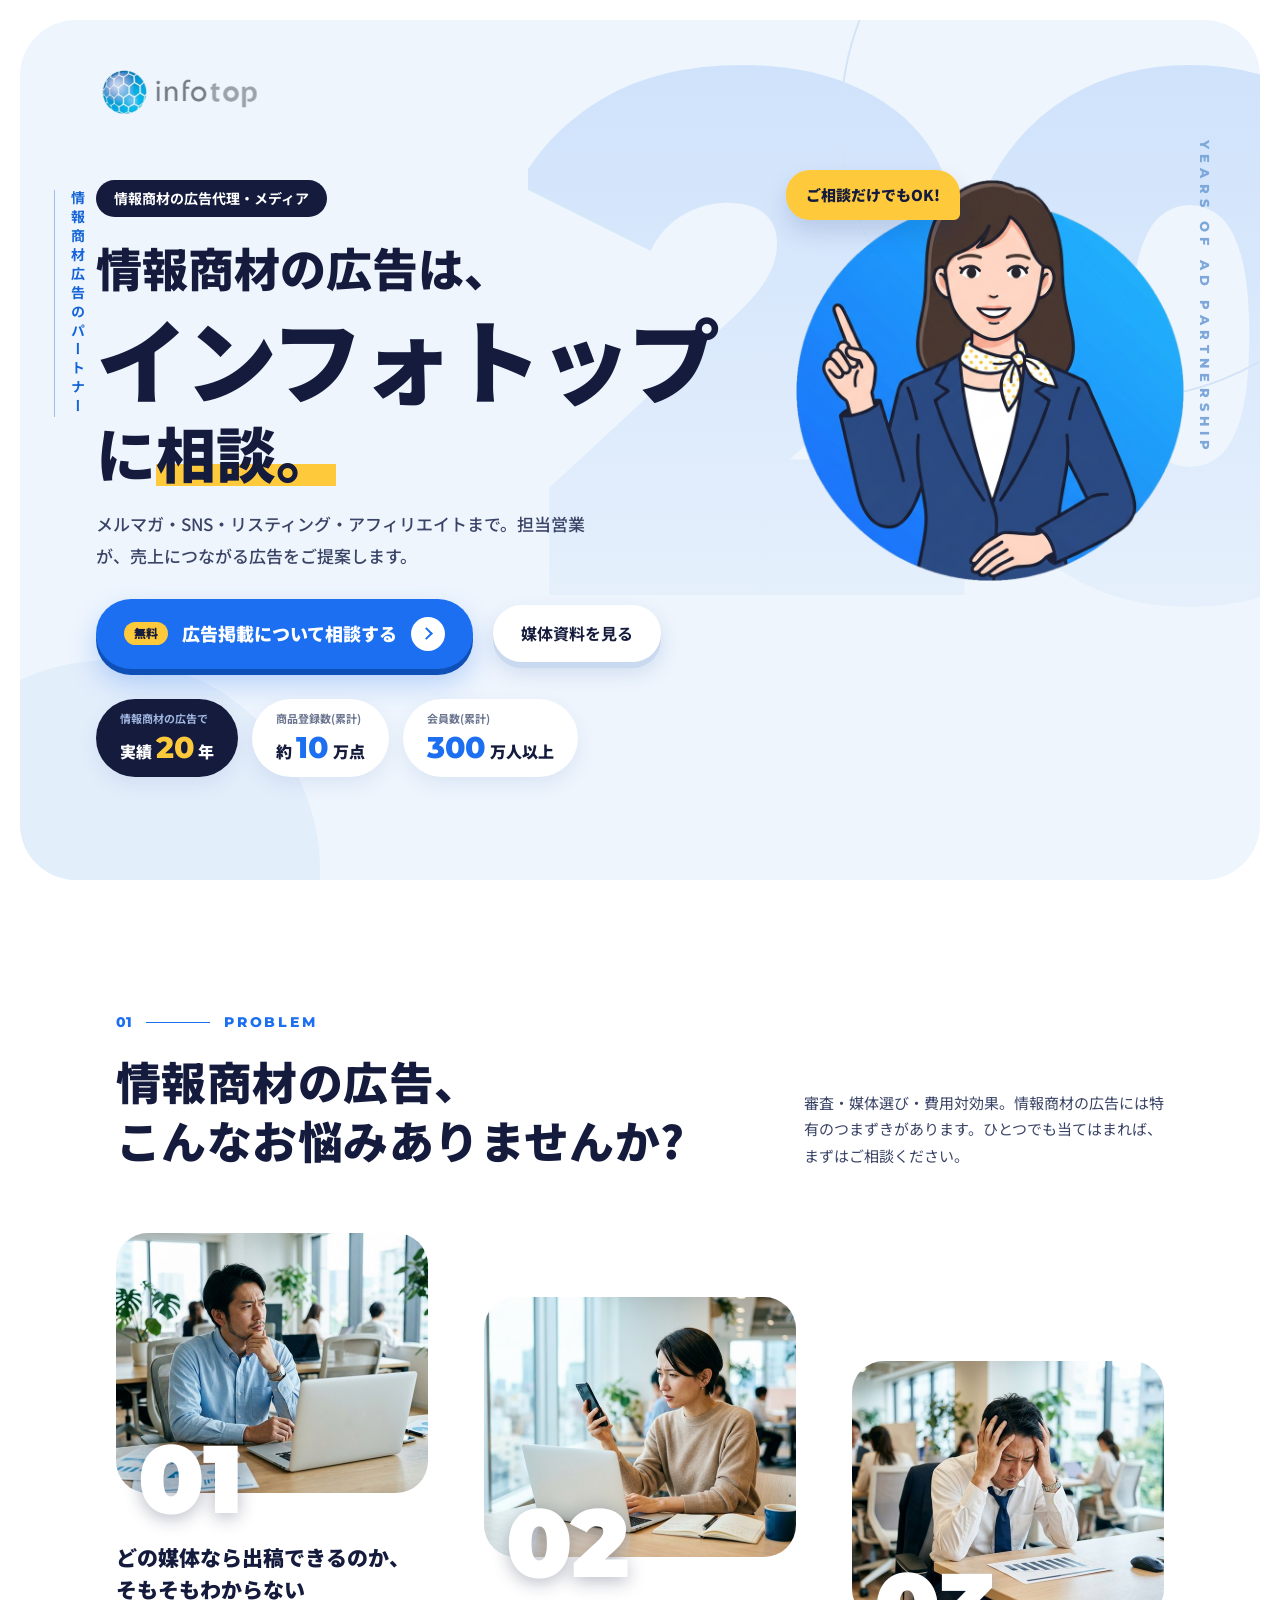
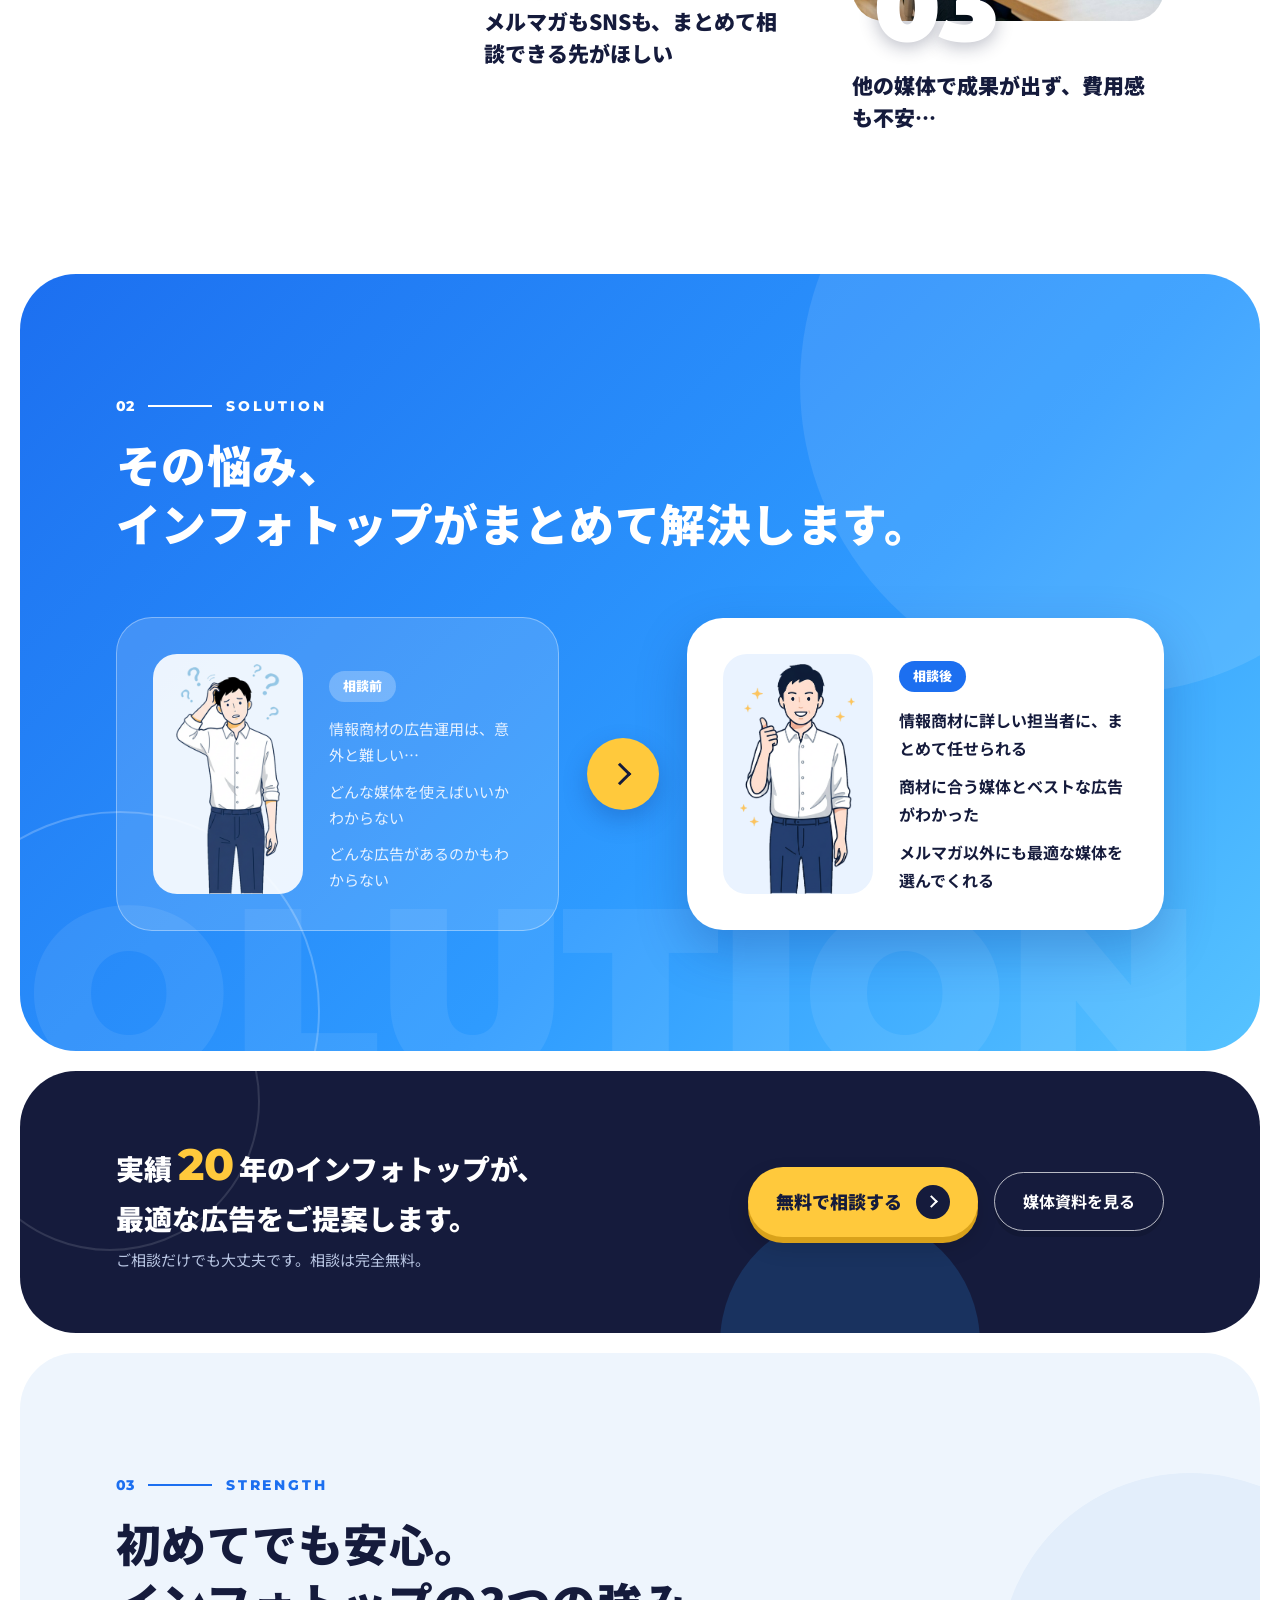
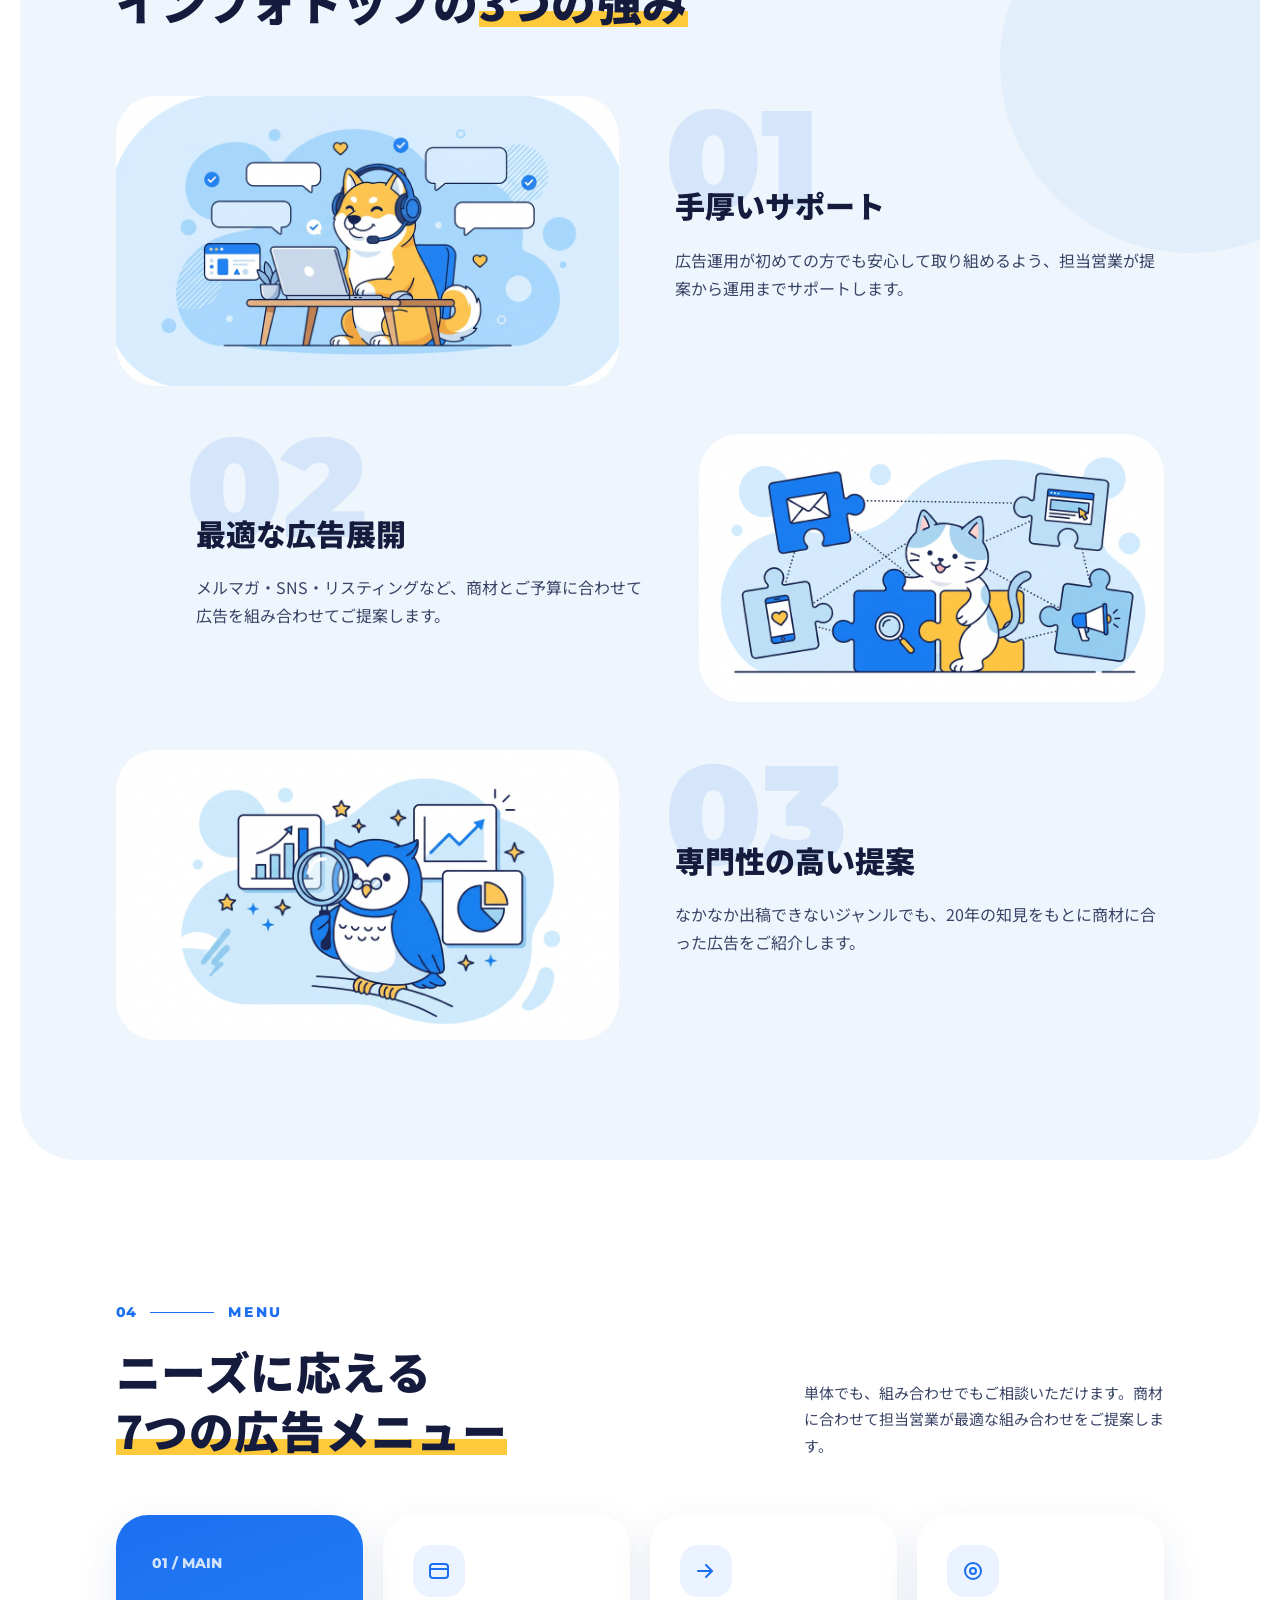
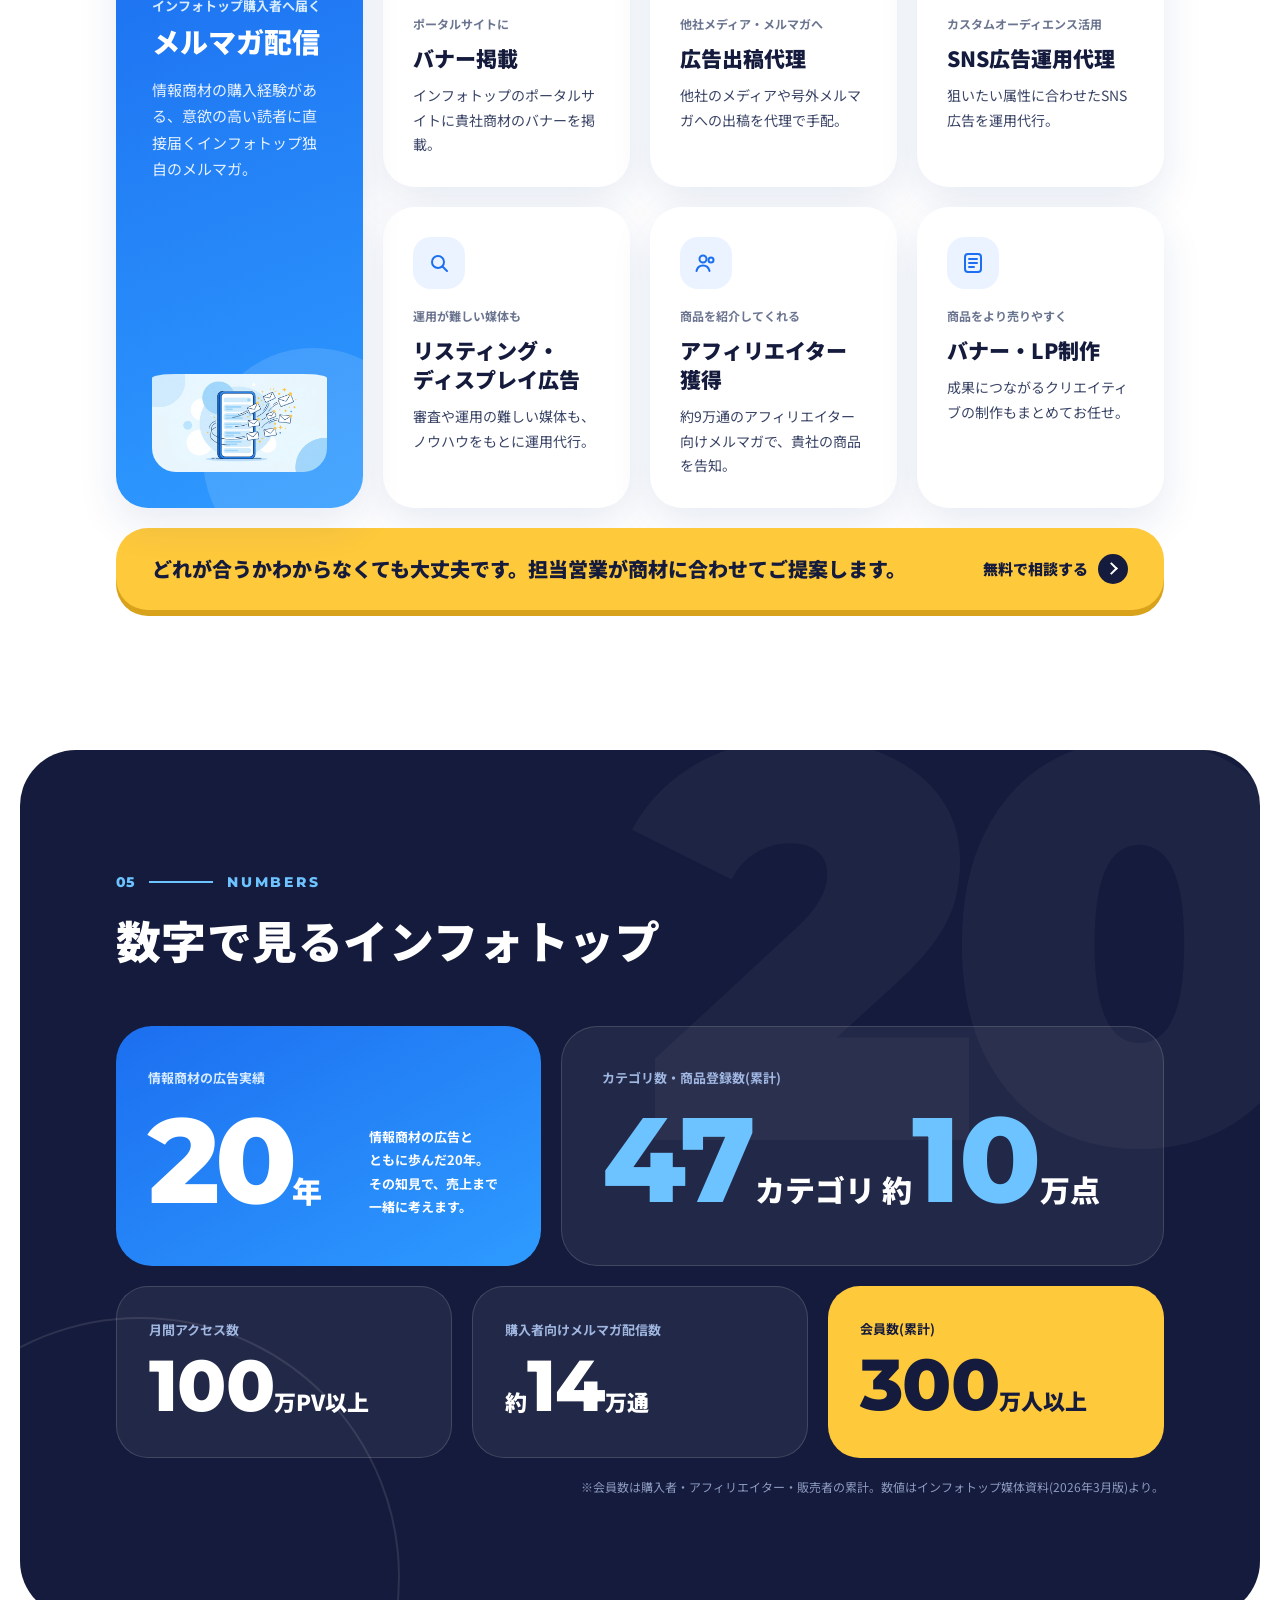
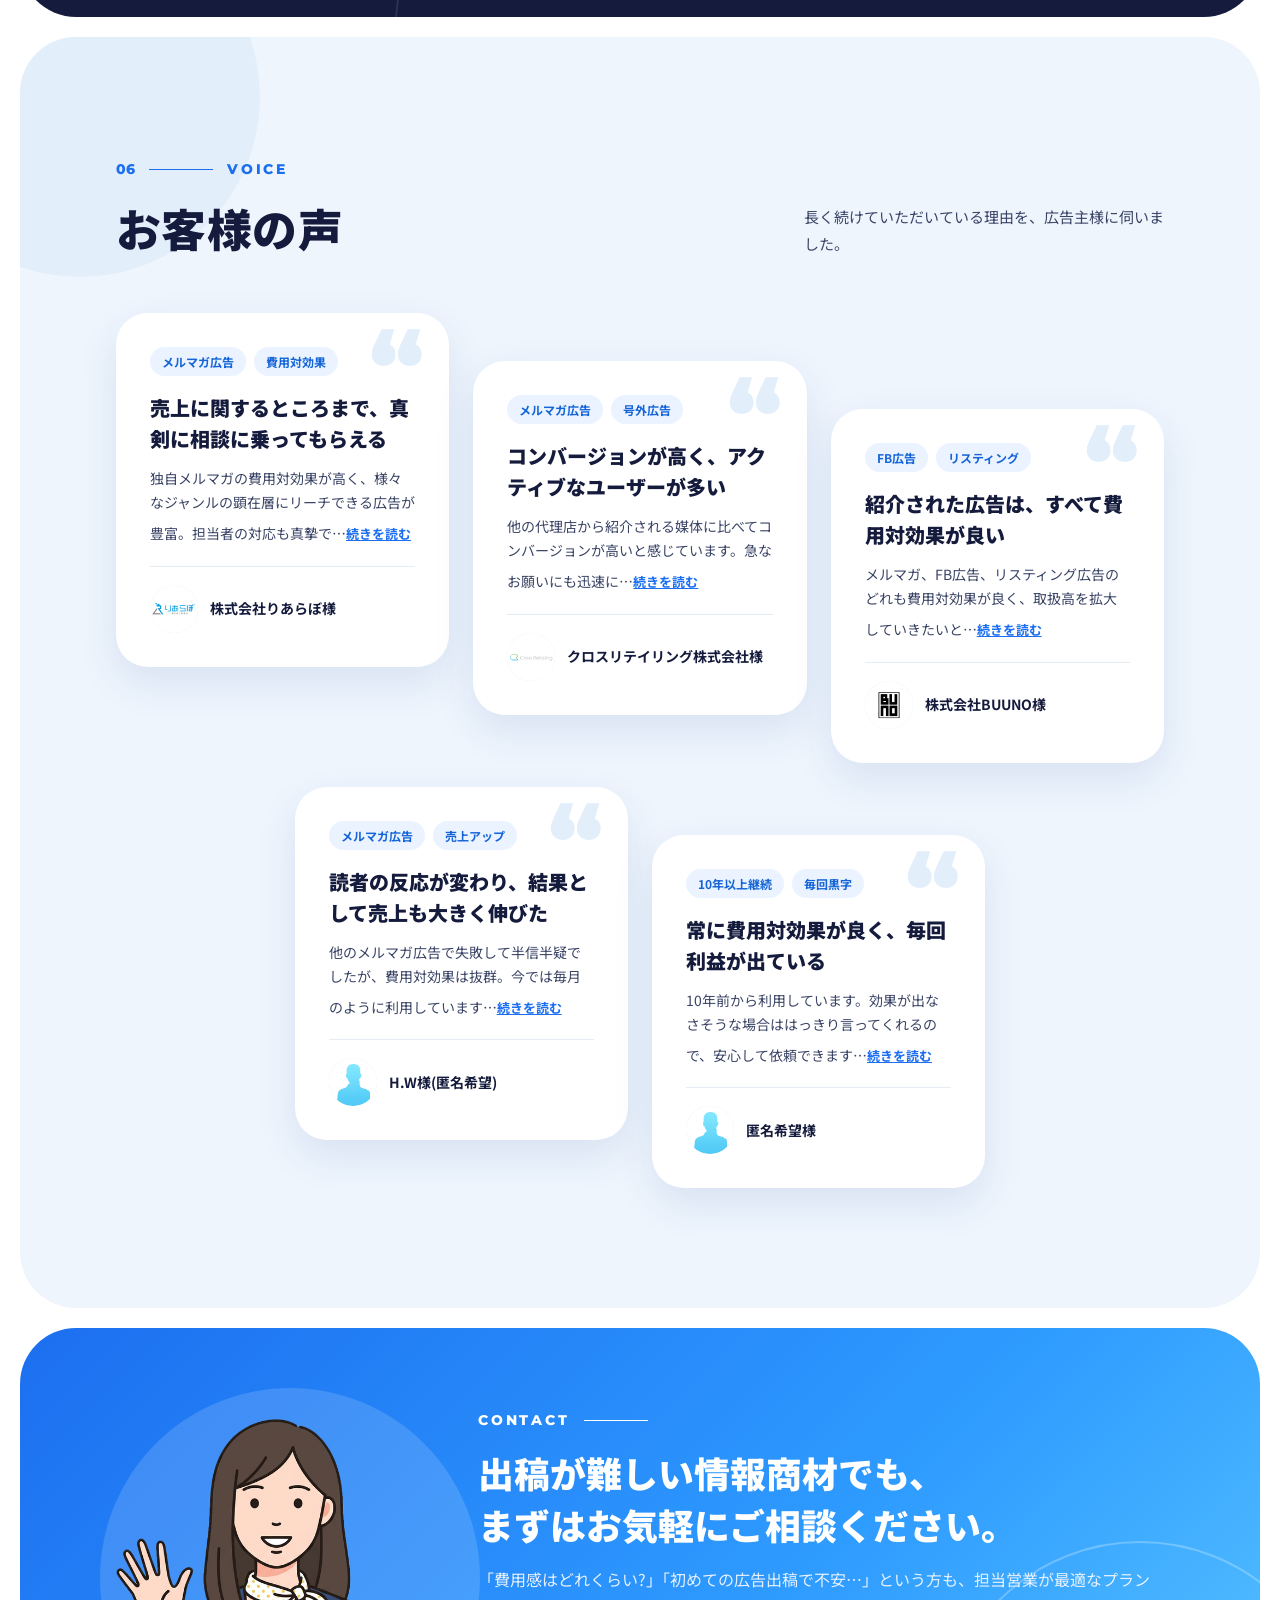
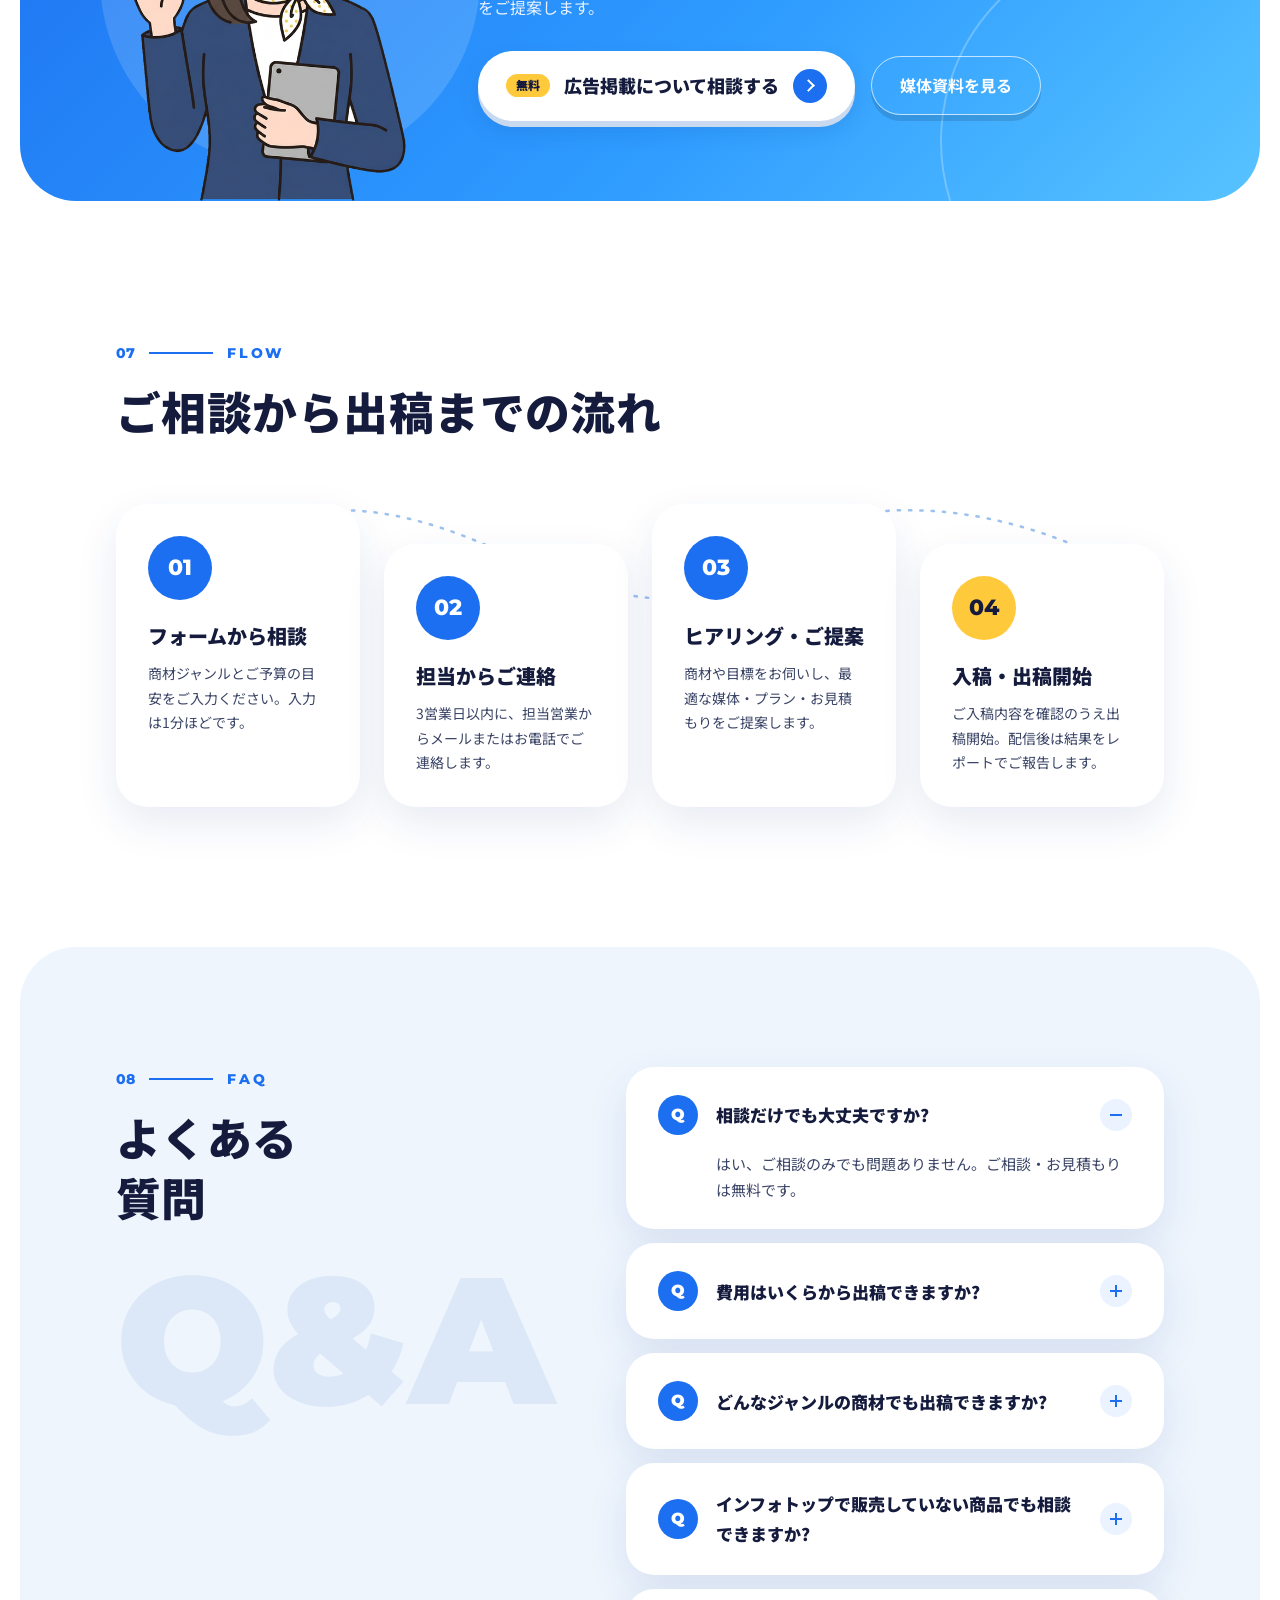
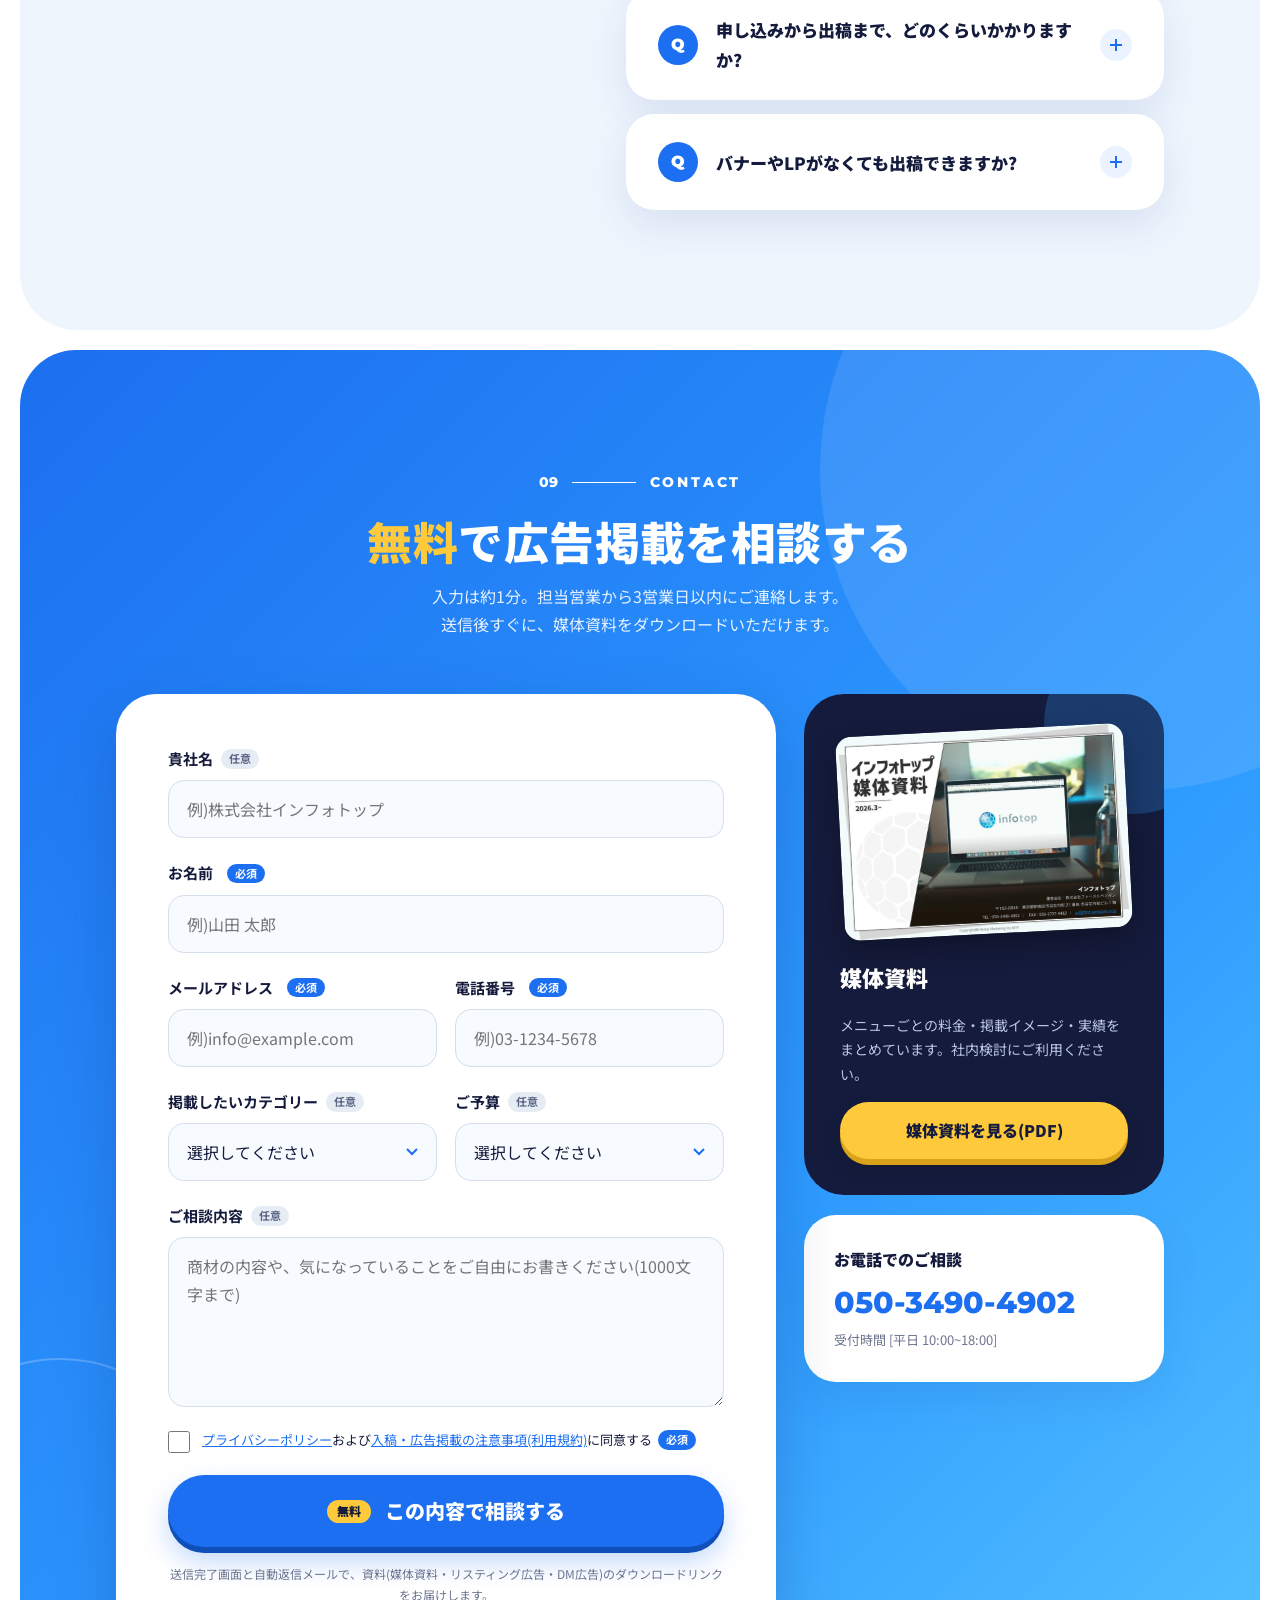
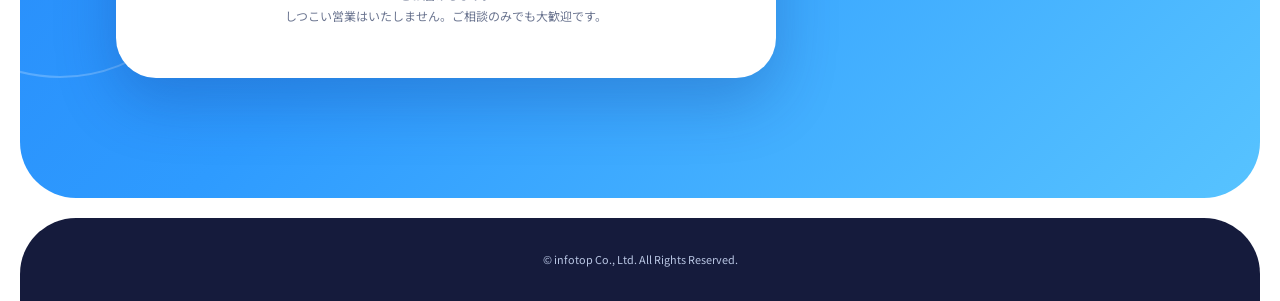
==== commit b0bf1619: "infotop-ad: 送信完了ページにFacebook広告・電クロ資料とまとめてダウンロード(ZIP)を追加 - 掲載資料を5点に(媒体資料・DM・Facebook・リスティング・電クロ) - 最下" ====
--- a/infotop-ad/index.html
+++ b/infotop-ad/index.html
@@ -24,7 +24,7 @@
 <link rel="preconnect" href="https://fonts.googleapis.com">
 <link rel="preconnect" href="https://fonts.gstatic.com" crossorigin>
 <link href="https://fonts.googleapis.com/css2?family=Montserrat:wght@600;800;900&family=Noto+Sans+JP:wght@400;500;700;900&display=swap" rel="stylesheet">
-<link rel="stylesheet" href="css/style.css?v=20261112a">
+<link rel="stylesheet" href="css/style.css?v=20261117a">
 </head>
 <body>
 
@@ -363,7 +363,7 @@
       <svg class="flow__line" viewBox="0 0 1208 120" preserveAspectRatio="none" aria-hidden="true"><path d="M60 70 C 200 0 300 0 450 60 S 700 120 760 60 S 1000 0 1150 70"/></svg>
       <ol class="flow__list">
         <li class="flow-step"><span class="flow-step__num">01</span><div><h3 class="flow-step__title">フォームから相談</h3><p class="flow-step__text">商材ジャンルとご予算の目安をご入力ください。入力は1分ほどです。</p></div></li>
-        <li class="flow-step"><span class="flow-step__num">02</span><div><h3 class="flow-step__title">担当からご連絡</h3><p class="flow-step__text">[○]営業日以内に、担当営業からメールまたはお電話でご連絡します。</p></div></li>
+        <li class="flow-step"><span class="flow-step__num">02</span><div><h3 class="flow-step__title">担当からご連絡</h3><p class="flow-step__text">3営業日以内に、担当営業からメールまたはお電話でご連絡します。</p></div></li>
         <li class="flow-step"><span class="flow-step__num">03</span><div><h3 class="flow-step__title">ヒアリング・ご提案</h3><p class="flow-step__text">商材や目標をお伺いし、最適な媒体・プラン・お見積もりをご提案します。</p></div></li>
         <li class="flow-step"><span class="flow-step__num flow-step__num--yellow">04</span><div><h3 class="flow-step__title">入稿・出稿開始</h3><p class="flow-step__text">ご入稿内容を確認のうえ出稿開始。配信後は結果をレポートでご報告します。</p></div></li>
       </ol>
@@ -415,7 +415,7 @@
       <div class="contact__head">
         <p class="eyebrow eyebrow--white"><span>09</span><span class="eyebrow__rule"></span><span class="eyebrow__label">CONTACT</span></p>
         <h2 id="contact-title" class="h2 h2--white"><span class="text-yellow">無料</span>で<br class="sp-only">広告掲載を相談する</h2>
-        <p class="contact__lead">入力は約1分。担当営業から[○]営業日以内にご連絡します。<br>送信後すぐに、媒体資料をダウンロードいただけます。</p>
+        <p class="contact__lead">入力は約1分。担当営業から3営業日以内にご連絡します。<br>送信後すぐに、媒体資料をダウンロードいただけます。</p>
       </div>
       <div class="contact__grid">
 
@@ -506,6 +506,6 @@
   <a href="#media" class="btn btn--navy float-cta__sub">媒体資料</a>
 </nav>
 
-<script src="js/main.js?v=20261112a"></script>
+<script src="js/main.js?v=20261117a"></script>
 </body>
 </html>
--- a/infotop-ad/css/style.css
+++ b/infotop-ad/css/style.css
@@ -625,3 +625,43 @@
   .thanks__note { text-align: left; font-size: 12px; }
   .thanks__foot { flex-direction: column; align-items: stretch; gap: 12px; margin-top: 32px; }
 }
+
+/* ---------- 17. 送信完了ページ:資料5点+まとめてダウンロード ---------- */
+.doc-list { grid-template-columns: repeat(6, minmax(0, 1fr)); }
+.doc-card { grid-column: span 2; }
+.doc-card:nth-child(4) { grid-column: 2 / span 2; }
+.doc-card__fig--wide { background: #F2F6FC; }
+.doc-card__fig--wide img { object-fit: contain; }
+.doc-bundle { position: relative; display: flex; align-items: center; gap: 56px; margin-top: 32px; padding: 44px 56px; border-radius: 36px; background: var(--navy); color: var(--white); overflow: hidden; }
+.doc-bundle::before { content: ""; position: absolute; right: -80px; top: -120px; width: 320px; height: 320px; border-radius: 50%; background: rgba(46, 155, 255, .22); }
+.doc-bundle__stack { position: relative; flex: 0 0 380px; height: 250px; }
+.doc-bundle__sheet { position: absolute; left: 50%; top: 50%; width: 250px; height: auto; border-radius: 10px; box-shadow: 0 12px 28px rgba(0, 0, 0, .35); background: var(--white); }
+.doc-bundle__sheet--1 { transform: translate(-50%, -50%) translate(-10px, 14px) rotate(-4deg); z-index: 5; }
+.doc-bundle__sheet--2 { transform: translate(-50%, -50%) translate(-60px, -30px) rotate(-12deg); z-index: 4; }
+.doc-bundle__sheet--3 { transform: translate(-50%, -50%) translate(50px, -36px) rotate(8deg); z-index: 3; }
+.doc-bundle__sheet--4 { transform: translate(-50%, -50%) translate(80px, 20px) rotate(14deg); z-index: 2; }
+.doc-bundle__sheet--5 { transform: translate(-50%, -50%) translate(-80px, 34px) rotate(-16deg); z-index: 1; }
+.doc-bundle__body { position: relative; flex: 1; min-width: 0; display: flex; flex-direction: column; align-items: flex-start; gap: 10px; }
+.doc-bundle__tag { background: var(--yellow); color: var(--navy); }
+.doc-bundle__title { font-size: 26px; font-weight: 900; line-height: 1.45; }
+.doc-bundle__text { font-size: 15px; color: #C9D6EE; }
+.doc-bundle__btn { margin-top: 10px; }
+.doc-bundle__btn .btn__arrow::after, .doc-card__btn .btn__arrow::after { transform: translateY(-2px) rotate(135deg); }
+.doc-bundle__note { font-size: 12px; color: #9FB0D3; }
+
+@media (max-width: 1200px) {
+  .doc-bundle { gap: 32px; padding: 36px 40px; }
+  .doc-bundle__stack { flex-basis: 300px; }
+  .doc-bundle__sheet { width: 200px; }
+}
+@media (max-width: 900px) {
+  .doc-list { grid-template-columns: minmax(0, 1fr); }
+  .doc-card, .doc-card:nth-child(4) { grid-column: auto; }
+  .doc-bundle { flex-direction: column; align-items: stretch; gap: 20px; margin-top: 20px; padding: 26px 20px 24px; border-radius: 24px; }
+  .doc-bundle__stack { flex: none; height: 200px; }
+  .doc-bundle__sheet { width: 170px; }
+  .doc-bundle__title { font-size: 19px; }
+  .doc-bundle__text { font-size: 13px; }
+  .doc-bundle__btn { width: 100%; font-size: 15px; }
+  .doc-bundle__note { font-size: 11px; }
+}
